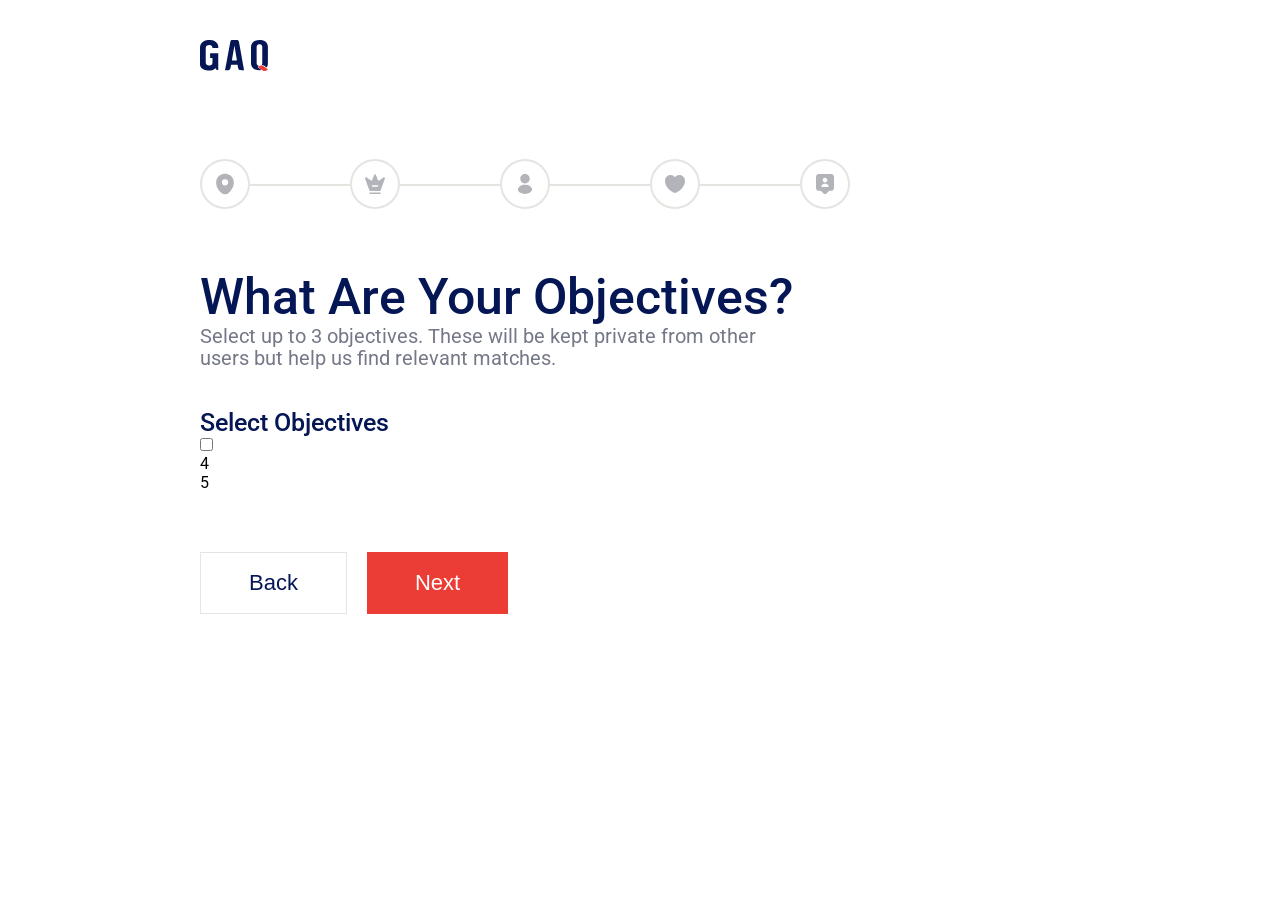
==== app/form.html @ c987e42e "Checkbox_Step_1" ====
<!DOCTYPE html>
<html lang="en">

<head>
    <meta charset="UTF-8">
    <meta name="viewport" content="width=device-width, initial-scale=1, maximum-scale=5">
    <meta http-equiv="X-UA-Compatible" content="ie=edge">
    <meta name="apple-mobile-web-app-capable" content="yes" />
    <meta name="mobile-web-app-capable" content="yes">
    <meta name="apple-mobile-web-app-status-bar-style" content="black-transcluent">
    <meta name="format-detection" content="telephone=no">
    <link rel="preconnect" href="https://fonts.googleapis.com">
    <link rel="preconnect" href="https://fonts.gstatic.com" crossorigin>
    <link href="https://fonts.googleapis.com/css2?family=Roboto:wght@400;500&display=swap" rel="stylesheet">
    <title>Form</title>
    <link rel="stylesheet" href="css/style.min.css">
</head>

<body class="main__form">

    <!-- main  -->
    <main>
        <a href="./index.html" class="logo"><img src="./img/src/logo/logo.svg" alt="logo"></a>
        <form action="#" class="steps__form">
            <div class="steps__numbers">
                <div class="progress">
                    <div class="progress__success">

                    </div>
                </div>
                <div class="step__number">
                    <svg width="24" height="24" fill="none" xmlns="http://www.w3.org/2000/svg">
                        <path
                            d="M20.62 8.45c-1.05-4.62-5.08-6.7-8.62-6.7h-.01c-3.53 0-7.57 2.07-8.62 6.69-1.17 5.16 1.99 9.53 4.85 12.28A5.436 5.436 0 0012 22.25c1.36 0 2.72-.51 3.77-1.53 2.86-2.75 6.02-7.11 4.85-12.27zM12 13.46a3.15 3.15 0 110-6.3 3.15 3.15 0 010 6.3z"
                            fill="#B3B4BA" />
                    </svg>
                </div>
                <div class="step__number"><svg width="24" height="24" fill="none" xmlns="http://www.w3.org/2000/svg">
                        <path
                            d="M17 22H7c-.41 0-.75-.34-.75-.75s.34-.75.75-.75h10c.41 0 .75.34.75.75s-.34.75-.75.75zm3.35-16.48l-4 2.86c-.53.38-1.29.15-1.52-.46l-1.89-5.04c-.32-.87-1.55-.87-1.87 0l-1.9 5.03c-.23.62-.98.85-1.51.46l-4-2.86c-.8-.56-1.86.23-1.53 1.16l4.16 11.65c.14.4.52.66.94.66h9.53c.42 0 .8-.27.94-.66l4.16-11.65c.34-.93-.72-1.72-1.51-1.15zm-5.85 9.23h-5c-.41 0-.75-.34-.75-.75s.34-.75.75-.75h5c.41 0 .75.34.75.75s-.34.75-.75.75z"
                            fill="#B3B4BA" />
                    </svg>
                </div>
                <div class="step__number">
                    <svg width="24" height="24" fill="none" xmlns="http://www.w3.org/2000/svg">
                        <path
                            d="M12 2C9.38 2 7.25 4.13 7.25 6.75c0 2.57 2.01 4.65 4.63 4.74.08-.01.16-.01.22 0h.07a4.738 4.738 0 004.58-4.74C16.75 4.13 14.62 2 12 2zm5.08 12.15c-2.79-1.86-7.34-1.86-10.15 0-1.27.85-1.97 2-1.97 3.23s.7 2.37 1.96 3.21C8.32 21.53 10.16 22 12 22c1.84 0 3.68-.47 5.08-1.41 1.26-.85 1.96-1.99 1.96-3.23-.01-1.23-.7-2.37-1.96-3.21z"
                            fill="#B3B4BA" />
                    </svg>
                </div>
                <div class="step__number">
                    <svg width="24" height="24" fill="none" xmlns="http://www.w3.org/2000/svg">
                        <path
                            d="M16.44 3.1c-1.81 0-3.43.88-4.44 2.23A5.549 5.549 0 007.56 3.1C4.49 3.1 2 5.6 2 8.69c0 1.19.19 2.29.52 3.31 1.58 5 6.45 7.99 8.86 8.81.34.12.9.12 1.24 0 2.41-.82 7.28-3.81 8.86-8.81.33-1.02.52-2.12.52-3.31 0-3.09-2.49-5.59-5.56-5.59z"
                            fill="#B3B4BA" />
                    </svg>
                </div>
                <div class="step__number">
                    <svg width="24" height="24" fill="none" xmlns="http://www.w3.org/2000/svg">
                        <path
                            d="M18 2H6C4.34 2 3 3.33 3 4.97v10.91c0 1.64 1.34 2.97 3 2.97h.76c.8 0 1.56.31 2.12.87l1.71 1.69c.78.77 2.05.77 2.83 0l1.71-1.69c.56-.56 1.33-.87 2.12-.87H18c1.66 0 3-1.33 3-2.97V4.97C21 3.33 19.66 2 18 2zm-6 3.75c1.29 0 2.33 1.04 2.33 2.33s-1.04 2.33-2.33 2.33-2.33-1.05-2.33-2.33c0-1.29 1.04-2.33 2.33-2.33zm2.68 9.31H9.32c-.81 0-1.28-.9-.83-1.57.68-1.01 2-1.69 3.51-1.69 1.51 0 2.83.68 3.51 1.69.45.67-.03 1.57-.83 1.57z"
                            fill="#B3B4BA" />
                    </svg>
                </div>
            </div>


            <div class="steps">
                <!-- <div class="form__step">
                    <div class="section__title">Which Hub Are You In?</div>
                    <div class="section__text">We are active in major cities and we schedule meetings based on time
                        zones. Let us know your home base.</div>


                    <div class="form__input search__input ">
                        <input type="text" class="input" placeholder="Search your hub..">
                        <div class="input__img">
                            <svg width="20" height="20" fill="none" xmlns="http://www.w3.org/2000/svg">
                                <path
                                    d="M9.583 18.125c-4.708 0-8.541-3.833-8.541-8.542 0-4.708 3.833-8.541 8.541-8.541 4.709 0 8.542 3.833 8.542 8.541 0 4.709-3.833 8.542-8.542 8.542zm0-15.833c-4.025 0-7.291 3.275-7.291 7.291 0 4.017 3.266 7.292 7.291 7.292s7.292-3.275 7.292-7.292c0-4.016-3.267-7.291-7.292-7.291zm8.75 16.666a.618.618 0 01-.441-.183l-1.667-1.667a.629.629 0 010-.883.629.629 0 01.883 0l1.667 1.667a.629.629 0 010 .883.618.618 0 01-.442.183z"
                                    fill="#747887" />
                            </svg>
                        </div>
                    </div>
                    <div class="form__item">
                        <div class="form__item-title">Popular Hub</div>

                        <div class="radio__buttons">
                        
                            <label class="radio__item">
                                <input type="radio" class="radio__input" name="radio">
                                <div class="fake"></div>
                                <div class="img"><img src="./img/src/icon_png/radio_1_cowboy.png" alt="cowboy"></div>
                                <div class="text">Austin</div>
                                <div class="border"></div>

                            </label>

                            <label class="radio__item">
                                <input type="radio" class="radio__input" name="radio">
                                <div class="fake"></div>
                                <div class="img"><img src="./img/src/icon_png/radio2.png" alt="cowboy"></div>
                                <div class="text">Dallas</div>
                                <div class="border"></div>

                            </label>


                            <label class="radio__item">
                                <input type="radio" class="radio__input" name="radio">
                                <div class="fake"></div>
                                <div class="img"><img src="./img/src/icon_png/radio3_San_Antonio.png" alt="cowboy">
                                </div>
                                <div class="text">San Antonio</div>
                                <div class="border"></div>

                            </label>

                            <label class="radio__item">
                                <input type="radio" class="radio__input" name="radio">
                                <div class="fake"></div>
                                <div class="img"><img src="./img/src/icon_png/radio4_Houston.png" alt="cowboy"></div>
                                <div class="text">Houston</div>
                                <div class="border"></div>

                            </label>

                            <label class="radio__item">
                                <input type="radio" class="radio__input" name="radio">
                                <div class="fake"></div>
                                <div class="img"><img src="./img/src/icon_png/Radio5_NewYork.png" alt="cowboy"></div>
                                <div class="text">New York </div>
                                <div class="border"></div>

                            </label>


                            <label class="radio__item">
                                <input type="radio" class="radio__input" name="radio">
                                <div class="fake"></div>
                                <div class="img"><img src="./img/src/icon_png/radio6_LosAngeles.png" alt="cowboy"></div>
                                <div class="text">Los Angeles</div>
                                <div class="border"></div>

                            </label>



                        </div>
                    </div>


                </div> -->


                <div class="form__step">
                    <div class="section__title">What Are Your Objectives?</div>
                    <div class="section__text">Select up to 3 objectives. These will be kept private from other users
                        but
                        help us find relevant matches.</div>
                    <div class="form__item">
                        <div class="form__item-title">Select Objectives</div>
                        <div class="checkboxes">
                            <label  class="checkbox">
                                <input type="checkbox" class="checkbox__input">
                                <div class="img"></div>
                                <div class="text"></div>
                                <div class="fake"></div>
                                <div class="border"></div>
                            </label>
                        </div>
                    </div>
                </div>
                <div class="form__step"></div>
                <div class="form__step">4</div>
                <div class="form__step">5</div>


                <div class="step__buttons">
                    <button class="btn__outline button prev__step">Back</button>
                    <button class="btn button next__step">Next</button>
                </div>
            </div>
        </form>

    </main>



    <script src="js/dest/script.min.js"></script>
</body>

</html>
---- app/css/style.min.css ----
*{margin:0;padding:0;outline:0;-webkit-box-sizing:border-box;box-sizing:border-box;overflow-anchor:none}*::after,*::before{-webkit-box-sizing:inherit;box-sizing:inherit;outline:0}*:active,*:focus,*:hover,*:visited{outline:0;-webkit-tap-highlight-color:transparent}html{line-height:1.15;-webkit-text-size-adjust:100%}body{padding:0;margin:0;overflow-x:hidden !important}button,input,hr,optgroup,select,textarea,br,p,h1,h2,h3,h4,h5,h6,blockquote,address{margin:0}progress,sub,sup{vertical-align:baseline}pre,code{overflow:auto;background:#eee;font-family:"Courier 10 Pitch",Courier,monospace;font-size:.9375rem;line-height:1.6;margin-bottom:1.6em;padding:1.6em;color:#000}embed,iframe,img,legend,object,pre,details,figure,video,audio,picture{max-width:100%;display:block;border:0;outline:0}a{background-color:transparent;text-decoration:unset}b,strong{font-weight:bold}i,em{font-style:italic}small{font-size:80%}sub,sup{font-size:75%;line-height:0;position:relative}sub{bottom:-0.25em}sup{top:-0.5em}img{border:none;height:auto}.hide,.hidden,[hidden]{display:none}cite,dfn,em,i{font-style:italic}code,kbd,tt,var{font-family:Monaco,Consolas,"Andale Mono","DejaVu Sans Mono",monospace;font-size:.9375rem}abbr,acronym{border-bottom:1px dotted #666;cursor:help}ins,mark{background:#fff9c0;text-decoration:none}big{font-size:125%}ul{list-style-type:none}ol,ul{margin:0;padding:0}ol li ol,ol li ul,ul li ol,ul li ul{margin:0;padding:0}table{margin:0;width:auto}dt{font-weight:700}dd{margin:0 1.5em 1.5em}input,textarea{padding:0;margin:0;outline:none;color:inherit;border-radius:0;-webkit-box-shadow:none;box-shadow:none;border:none}input::-webkit-input-placeholder, textarea::-webkit-input-placeholder{font-size:inherit}input::-moz-placeholder, textarea::-moz-placeholder{font-size:inherit}input:-ms-input-placeholder, textarea:-ms-input-placeholder{font-size:inherit}input::-ms-input-placeholder, textarea::-ms-input-placeholder{font-size:inherit}input::placeholder,textarea::placeholder{font-size:inherit}input:focus,input:hover,input:active,input.focus-visible,input.focus-within,textarea:focus,textarea:hover,textarea:active,textarea.focus-visible,textarea.focus-within{border-radius:0;-webkit-box-shadow:none;box-shadow:none;border:none}input:focus::-webkit-input-placeholder, input:hover::-webkit-input-placeholder, input:active::-webkit-input-placeholder, input.focus-visible::-webkit-input-placeholder, input.focus-within::-webkit-input-placeholder, textarea:focus::-webkit-input-placeholder, textarea:hover::-webkit-input-placeholder, textarea:active::-webkit-input-placeholder, textarea.focus-visible::-webkit-input-placeholder, textarea.focus-within::-webkit-input-placeholder{font-size:inherit}input:focus::-moz-placeholder, input:hover::-moz-placeholder, input:active::-moz-placeholder, input.focus-visible::-moz-placeholder, input.focus-within::-moz-placeholder, textarea:focus::-moz-placeholder, textarea:hover::-moz-placeholder, textarea:active::-moz-placeholder, textarea.focus-visible::-moz-placeholder, textarea.focus-within::-moz-placeholder{font-size:inherit}input:focus:-ms-input-placeholder, input:hover:-ms-input-placeholder, input:active:-ms-input-placeholder, input.focus-visible:-ms-input-placeholder, input.focus-within:-ms-input-placeholder, textarea:focus:-ms-input-placeholder, textarea:hover:-ms-input-placeholder, textarea:active:-ms-input-placeholder, textarea.focus-visible:-ms-input-placeholder, textarea.focus-within:-ms-input-placeholder{font-size:inherit}input:focus::-ms-input-placeholder, input:hover::-ms-input-placeholder, input:active::-ms-input-placeholder, input.focus-visible::-ms-input-placeholder, input.focus-within::-ms-input-placeholder, textarea:focus::-ms-input-placeholder, textarea:hover::-ms-input-placeholder, textarea:active::-ms-input-placeholder, textarea.focus-visible::-ms-input-placeholder, textarea.focus-within::-ms-input-placeholder{font-size:inherit}input:focus::placeholder,input:hover::placeholder,input:active::placeholder,input.focus-visible::placeholder,input.focus-within::placeholder,textarea:focus::placeholder,textarea:hover::placeholder,textarea:active::placeholder,textarea.focus-visible::placeholder,textarea.focus-within::placeholder{font-size:inherit}input::-webkit-search-cancel-button,textarea::-webkit-search-cancel-button{display:none;pointer-events:none;opacity:0;visibility:hidden}input:-webkit-autofill,input:-webkit-autofill:hover,input:-webkit-autofill:focus,input:-webkit-autofill:active,textarea:-webkit-autofill,textarea:-webkit-autofill:hover,textarea:-webkit-autofill:focus,textarea:-webkit-autofill:active{-webkit-transition:background-color 500000s ease-in-out 0s !important;transition:background-color 500000s ease-in-out 0s !important}select::-ms-expand{display:none}button,select,input,textarea,label{text-transform:unset;border:none;outline:none}[type=button],[type=reset],[type=submit],button{-webkit-appearance:button}[type=button]::-moz-focus-inner,[type=reset]::-moz-focus-inner,[type=submit]::-moz-focus-inner,button::-moz-focus-inner{border-style:none;padding:0}[type=button]:-moz-focusring,[type=reset]:-moz-focusring,[type=submit]:-moz-focusring,button:-moz-focusring{outline:none}[type=number]::-webkit-inner-spin-button,[type=number]::-webkit-outer-spin-button{height:auto}[type=search]::-webkit-search-decoration{-webkit-appearance:none}::-webkit-file-upload-button{-webkit-appearance:button;font:inherit}body{font-family:"Roboto",sans-serif}body.locked{overflow:hidden}.btn{background:#eb3d35;padding:18px 48px;display:-webkit-inline-box;display:-ms-inline-flexbox;display:inline-flex;-webkit-box-align:center;-ms-flex-align:center;align-items:center;gap:40px;font-style:normal;font-weight:500;font-size:22px;line-height:24px;color:#fff;max-width:-webkit-fit-content;max-width:-moz-fit-content;max-width:fit-content}.btn svg{-webkit-transition:.3s all ease;-o-transition:.3s all ease;transition:.3s all ease}.btn:hover{background:#e00606;-webkit-transition:.3s all ease;-o-transition:.3s all ease;transition:.3s all ease}.btn:hover svg{-webkit-transform:translateX(10px);-ms-transform:translateX(10px);transform:translateX(10px)}.btn__outline{padding:18px 48px;border:1px solid #e5e4e1;font-style:normal;font-weight:500;font-size:22px;line-height:24px;color:#051655;background:#fff}.btn__outline:hover{background:#051655;-webkit-transition:.3s all ease;-o-transition:.3s all ease;transition:.3s all ease;color:#fff}.section__title{font-style:normal;font-weight:500;font-size:50px;line-height:56px;color:#051655}.section__text{font-style:normal;font-weight:400;font-size:20px;line-height:22px;color:#747887;max-width:600px}main{padding:40px 200px}.header{display:-webkit-box;display:-ms-flexbox;display:flex;height:100vh;width:100%;overflow:hidden}.header__item{-webkit-box-flex:0;-ms-flex:0 1 50%;flex:0 1 50%}.header__item.image__item{background:url("../img/src/bg/bg.jpg") top/cover no-repeat}.header__item.info__item{padding:65px 100px;display:-webkit-box;display:-ms-flexbox;display:flex;-webkit-box-orient:vertical;-webkit-box-direction:normal;-ms-flex-direction:column;flex-direction:column}.logo{padding-bottom:88px;display:-webkit-box;display:-ms-flexbox;display:flex}.header__btn{margin-top:40px;padding:18px 30px}.link{margin-top:auto;font-style:normal;font-weight:400;font-size:18px;line-height:20px;color:#747887}.link a{color:#eb3d35}@media(max-width: 1199px){.section__title{font-size:38px;line-height:56px}.section__text{font-size:15px;line-height:22px}.link{font-size:15px;line-height:17px;text-align:center}.header__btn{font-size:14px}}@media(max-width: 991px){.section__title{text-align:center;font-size:40px;line-height:35px}.section__text{margin-top:10px;text-align:center;font-size:15px;line-height:27px}.header__btn{text-align:center;margin-top:40px;font-size:15px}svg{display:none}.logo{margin:0 auto}a{margin:0 auto}}@media(max-width: 800px){.section__title{font-size:30px;line-height:30px}.section__text{font-size:13px;line-height:18px}.header__btn{padding:10px;font-size:13px}.link{font-size:13px;line-height:15px}}@media(max-width: 575px){.header{display:-webkit-box;display:-ms-flexbox;display:flex;-webkit-box-orient:vertical;-webkit-box-direction:normal;-ms-flex-direction:column;flex-direction:column}.link{margin-top:15px;font-size:13px;line-height:17px}}.steps__numbers{display:-webkit-box;display:-ms-flexbox;display:flex;-webkit-box-align:center;-ms-flex-align:center;align-items:center;position:relative;max-width:650px;margin-bottom:60px}.form__input{display:-webkit-box;display:-ms-flexbox;display:flex;position:relative;border:1px solid #e5e4e1;max-width:450px}.form__input.search__input{margin-top:40px}.progress{position:absolute;top:50%;left:0;right:0;height:2px;background:#e5e4e1;z-index:-1}.step__number{display:-webkit-box;display:-ms-flexbox;display:flex;-webkit-box-pack:center;-ms-flex-pack:center;justify-content:center;-webkit-box-align:center;-ms-flex-align:center;align-items:center;border-radius:100%;width:50px;height:50px;border:2px solid #e5e4e1;margin-right:100px;-ms-flex-negative:0;flex-shrink:0;background:#fff}.step__buttons{margin-top:60px;gap:20px;display:-webkit-box;display:-ms-flexbox;display:flex}.input{padding:20px 20px 20px 65px;width:100%;outline:none;font-style:normal;font-weight:400;font-size:18px;line-height:20px;color:#747887}.input:focus{outline:1px solid #eb3d35}.input__img{position:absolute;left:30px;top:50%;-webkit-transform:translate(0, -50%);-ms-transform:translate(0, -50%);transform:translate(0, -50%)}.form__item{margin-top:40px}.form__item-title{font-style:normal;font-weight:500;font-size:25px;line-height:28px;color:#051655}.radio__buttons{display:-webkit-box;display:-ms-flexbox;display:flex;gap:20px;-ms-flex-wrap:wrap;flex-wrap:wrap;margin-top:20px}.radio__item{display:-webkit-box;display:-ms-flexbox;display:flex;max-width:360px;width:100%;padding:10px;background:#f3f6f9;-webkit-box-align:center;-ms-flex-align:center;align-items:center;position:relative}.radio__item .fake{width:30px;height:30px;border-radius:100%;border:1px solid #eb3d35;position:absolute;right:30px;top:50%;-webkit-transform:translate(0, -50%);-ms-transform:translate(0, -50%);transform:translate(0, -50%)}.radio__item .fake:after{position:absolute;content:"";width:20px;height:20px;background:#eb3d35;border-radius:100%;top:50%;left:50%;-webkit-transform:translate(-50%, -50%);-ms-transform:translate(-50%, -50%);transform:translate(-50%, -50%);opacity:0}.radio__item .text{font-style:normal;font-weight:500;font-size:20px;line-height:22px;margin-left:30px;color:#051655}.radio__item .img{width:60px;height:60px;background:#fff;display:-webkit-box;display:-ms-flexbox;display:flex;-webkit-box-pack:center;-ms-flex-pack:center;justify-content:center;-webkit-box-align:center;-ms-flex-align:center;align-items:center;padding:10px}.radio__item .img img{max-width:100%;width:100%;height:auto}.radio__item .border{position:absolute;border:1px solid #eb3d35;left:0;right:0;bottom:0;top:0;opacity:0}.radio__input{display:none}.radio__input:checked+.fake:after{opacity:1}.radio__input:checked~.border{opacity:1}
/*# sourceMappingURL=../css/style.min.css.map */
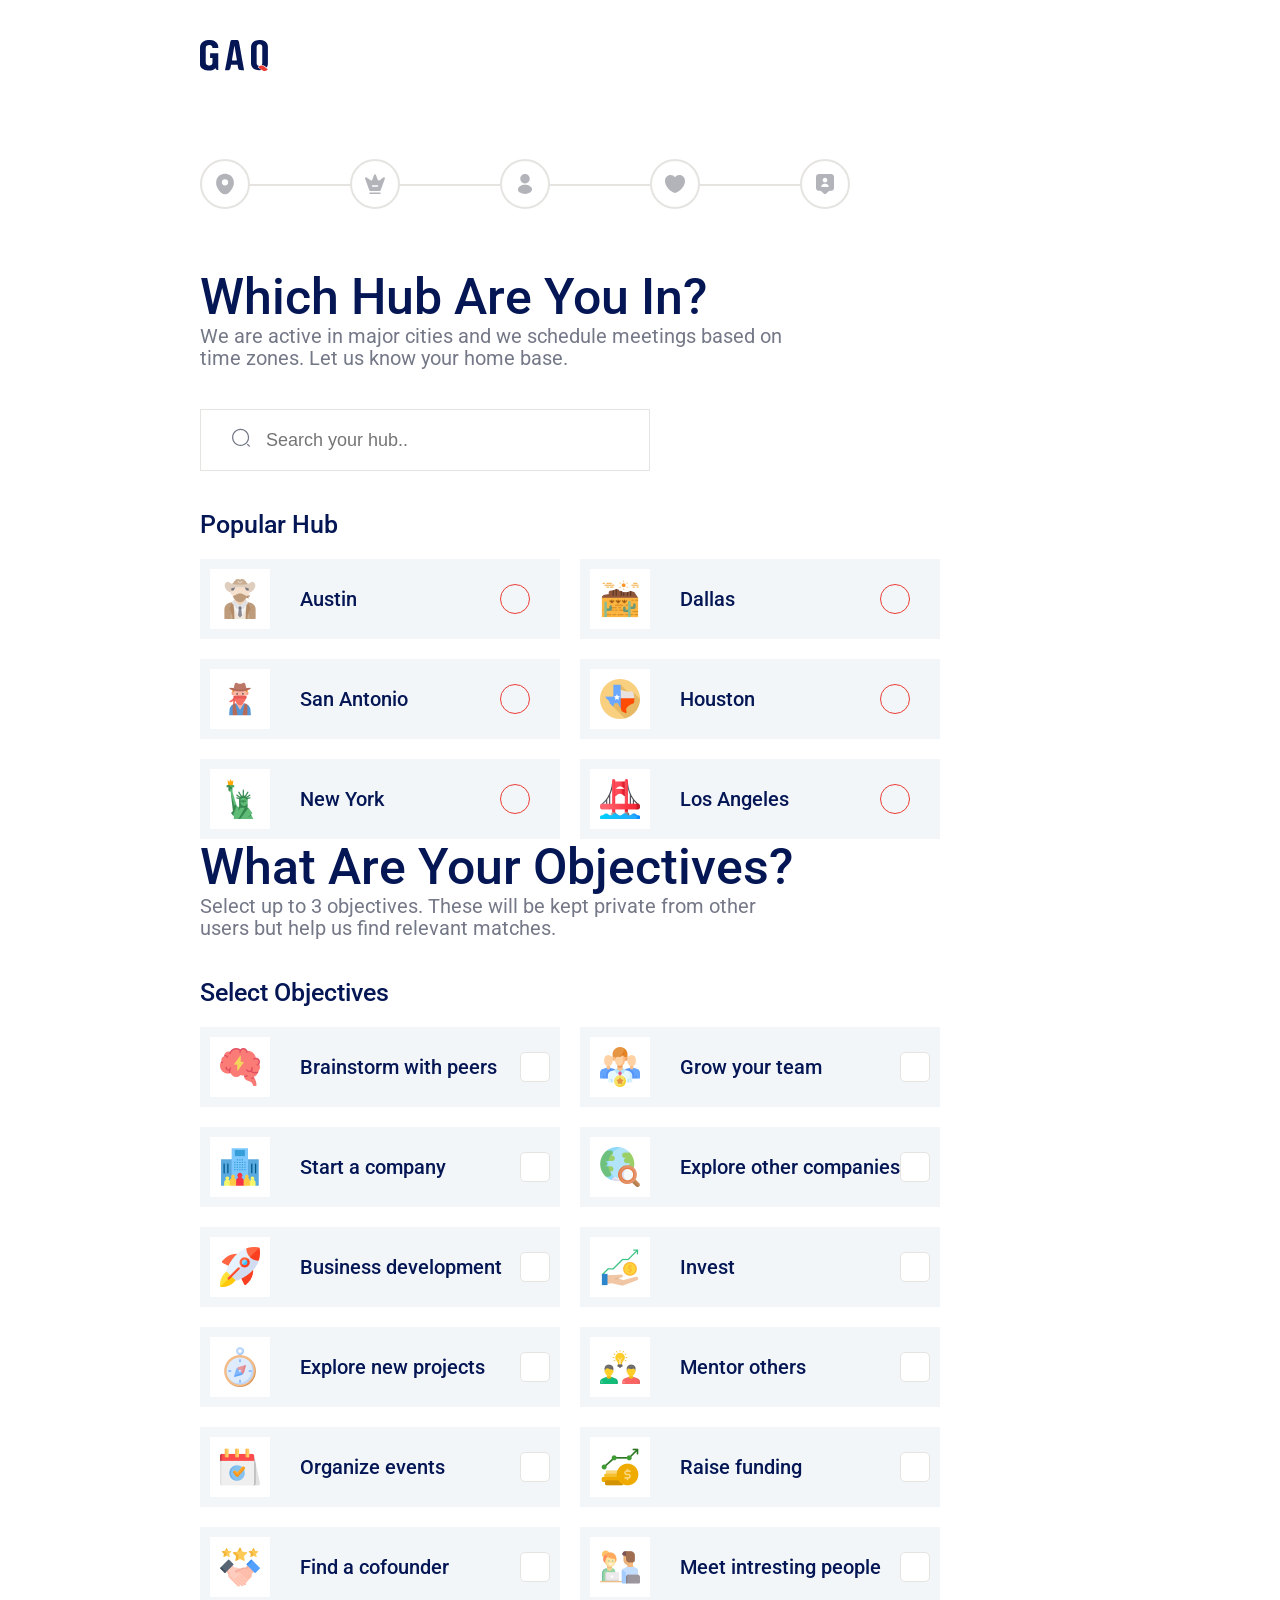
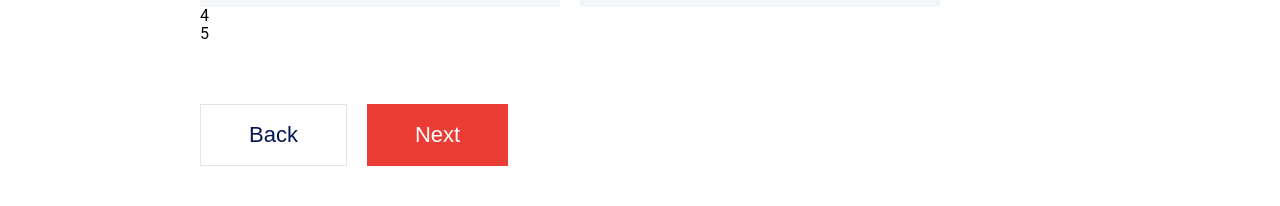
==== commit fe1bfd3c: "Ckeckbox" ====
--- a/app/form.html
+++ b/app/form.html
@@ -63,10 +63,12 @@
                     </svg>
                 </div>
             </div>
+            
+            <!-- Steps -->
 
 
             <div class="steps">
-                <!-- <div class="form__step">
+                <div class="form__step">
                     <div class="section__title">Which Hub Are You In?</div>
                     <div class="section__text">We are active in major cities and we schedule meetings based on time
                         zones. Let us know your home base.</div>
@@ -150,7 +152,7 @@
                     </div>
 
 
-                </div> -->
+                </div>
 
 
                 <div class="form__step">
@@ -161,13 +163,91 @@
                     <div class="form__item">
                         <div class="form__item-title">Select Objectives</div>
                         <div class="checkboxes">
-                            <label  class="checkbox">
-                                <input type="checkbox" class="checkbox__input">
-                                <div class="img"></div>
-                                <div class="text"></div>
-                                <div class="fake"></div>
-                                <div class="border"></div>
-                            </label>
+                            <label class="checkbox__item">
+                                <input type="checkbox" class="checkbox__input">
+                                <div class="img"><img src="./img/src/checkbox/checkbox1.png" alt="brain"></div>
+                                <div class="text">Brainstorm with peers</div>
+                                <div class="fake"></div>
+                                <div class="border"></div>
+                            </label>
+                            <label class="checkbox__item">
+                                <input type="checkbox" class="checkbox__input">
+                                <div class="img"><img src="./img/src/checkbox/checkbox2.png" alt="brain"></div>
+                                <div class="text">Grow your team</div>
+                                <div class="fake"></div>
+                                <div class="border"></div>
+                            </label>
+                            <label class="checkbox__item">
+                                <input type="checkbox" class="checkbox__input">
+                                <div class="img"><img src="./img/src/checkbox/checkbox3.png" alt="brain"></div>
+                                <div class="text">Start a company</div>
+                                <div class="fake"></div>
+                                <div class="border"></div>
+                            </label>
+                            <label class="checkbox__item">
+                                <input type="checkbox" class="checkbox__input">
+                                <div class="img"><img src="./img/src/checkbox/checkbox4.png" alt="brain"></div>
+                                <div class="text">Explore other companies</div>
+                                <div class="fake"></div>
+                                <div class="border"></div>
+                            </label>
+                            <label class="checkbox__item">
+                                <input type="checkbox" class="checkbox__input">
+                                <div class="img"><img src="./img/src/checkbox/checkbox5.png" alt="brain"></div>
+                                <div class="text">Business development</div>
+                                <div class="fake"></div>
+                                <div class="border"></div>
+                            </label>
+                            <label class="checkbox__item">
+                                <input type="checkbox" class="checkbox__input">
+                                <div class="img"><img src="./img/src/checkbox/checkbox6.png" alt="brain"></div>
+                                <div class="text">Invest</div>
+                                <div class="fake"></div>
+                                <div class="border"></div>
+                            </label>
+                            <label class="checkbox__item">
+                                <input type="checkbox" class="checkbox__input">
+                                <div class="img"><img src="./img/src/checkbox/checkbox7.png" alt="brain"></div>
+                                <div class="text">Explore new projects</div>
+                                <div class="fake"></div>
+                                <div class="border"></div>
+                            </label>
+                            <label class="checkbox__item">
+                                <input type="checkbox" class="checkbox__input">
+                                <div class="img"><img src="./img/src/checkbox/checkbox8.png" alt="brain"></div>
+                                <div class="text">Mentor others</div>
+                                <div class="fake"></div>
+                                <div class="border"></div>
+                            </label>
+                            <label class="checkbox__item">
+                                <input type="checkbox" class="checkbox__input">
+                                <div class="img"><img src="./img/src/checkbox/checkbox9.png" alt="brain"></div>
+                                <div class="text">Organize events</div>
+                                <div class="fake"></div>
+                                <div class="border"></div>
+                            </label>
+                            <label class="checkbox__item">
+                                <input type="checkbox" class="checkbox__input">
+                                <div class="img"><img src="./img/src/checkbox/checkbox10.png" alt="brain"></div>
+                                <div class="text">Raise funding</div>
+                                <div class="fake"></div>
+                                <div class="border"></div>
+                            </label>
+                            <label class="checkbox__item">
+                                <input type="checkbox" class="checkbox__input">
+                                <div class="img"><img src="./img/src/checkbox/checkbox11.png" alt="brain"></div>
+                                <div class="text">Find a cofounder</div>
+                                <div class="fake"></div>
+                                <div class="border"></div>
+                            </label>
+                            <label class="checkbox__item">
+                                <input type="checkbox" class="checkbox__input">
+                                <div class="img"><img src="./img/src/checkbox/checkbox12.png" alt="brain"></div>
+                                <div class="text">Meet intresting people</div>
+                                <div class="fake"></div>
+                                <div class="border"></div>
+                            </label>
+
                         </div>
                     </div>
                 </div>
--- a/app/css/style.min.css
+++ b/app/css/style.min.css
@@ -1,2 +1,2 @@
-*{margin:0;padding:0;outline:0;-webkit-box-sizing:border-box;box-sizing:border-box;overflow-anchor:none}*::after,*::before{-webkit-box-sizing:inherit;box-sizing:inherit;outline:0}*:active,*:focus,*:hover,*:visited{outline:0;-webkit-tap-highlight-color:transparent}html{line-height:1.15;-webkit-text-size-adjust:100%}body{padding:0;margin:0;overflow-x:hidden !important}button,input,hr,optgroup,select,textarea,br,p,h1,h2,h3,h4,h5,h6,blockquote,address{margin:0}progress,sub,sup{vertical-align:baseline}pre,code{overflow:auto;background:#eee;font-family:"Courier 10 Pitch",Courier,monospace;font-size:.9375rem;line-height:1.6;margin-bottom:1.6em;padding:1.6em;color:#000}embed,iframe,img,legend,object,pre,details,figure,video,audio,picture{max-width:100%;display:block;border:0;outline:0}a{background-color:transparent;text-decoration:unset}b,strong{font-weight:bold}i,em{font-style:italic}small{font-size:80%}sub,sup{font-size:75%;line-height:0;position:relative}sub{bottom:-0.25em}sup{top:-0.5em}img{border:none;height:auto}.hide,.hidden,[hidden]{display:none}cite,dfn,em,i{font-style:italic}code,kbd,tt,var{font-family:Monaco,Consolas,"Andale Mono","DejaVu Sans Mono",monospace;font-size:.9375rem}abbr,acronym{border-bottom:1px dotted #666;cursor:help}ins,mark{background:#fff9c0;text-decoration:none}big{font-size:125%}ul{list-style-type:none}ol,ul{margin:0;padding:0}ol li ol,ol li ul,ul li ol,ul li ul{margin:0;padding:0}table{margin:0;width:auto}dt{font-weight:700}dd{margin:0 1.5em 1.5em}input,textarea{padding:0;margin:0;outline:none;color:inherit;border-radius:0;-webkit-box-shadow:none;box-shadow:none;border:none}input::-webkit-input-placeholder, textarea::-webkit-input-placeholder{font-size:inherit}input::-moz-placeholder, textarea::-moz-placeholder{font-size:inherit}input:-ms-input-placeholder, textarea:-ms-input-placeholder{font-size:inherit}input::-ms-input-placeholder, textarea::-ms-input-placeholder{font-size:inherit}input::placeholder,textarea::placeholder{font-size:inherit}input:focus,input:hover,input:active,input.focus-visible,input.focus-within,textarea:focus,textarea:hover,textarea:active,textarea.focus-visible,textarea.focus-within{border-radius:0;-webkit-box-shadow:none;box-shadow:none;border:none}input:focus::-webkit-input-placeholder, input:hover::-webkit-input-placeholder, input:active::-webkit-input-placeholder, input.focus-visible::-webkit-input-placeholder, input.focus-within::-webkit-input-placeholder, textarea:focus::-webkit-input-placeholder, textarea:hover::-webkit-input-placeholder, textarea:active::-webkit-input-placeholder, textarea.focus-visible::-webkit-input-placeholder, textarea.focus-within::-webkit-input-placeholder{font-size:inherit}input:focus::-moz-placeholder, input:hover::-moz-placeholder, input:active::-moz-placeholder, input.focus-visible::-moz-placeholder, input.focus-within::-moz-placeholder, textarea:focus::-moz-placeholder, textarea:hover::-moz-placeholder, textarea:active::-moz-placeholder, textarea.focus-visible::-moz-placeholder, textarea.focus-within::-moz-placeholder{font-size:inherit}input:focus:-ms-input-placeholder, input:hover:-ms-input-placeholder, input:active:-ms-input-placeholder, input.focus-visible:-ms-input-placeholder, input.focus-within:-ms-input-placeholder, textarea:focus:-ms-input-placeholder, textarea:hover:-ms-input-placeholder, textarea:active:-ms-input-placeholder, textarea.focus-visible:-ms-input-placeholder, textarea.focus-within:-ms-input-placeholder{font-size:inherit}input:focus::-ms-input-placeholder, input:hover::-ms-input-placeholder, input:active::-ms-input-placeholder, input.focus-visible::-ms-input-placeholder, input.focus-within::-ms-input-placeholder, textarea:focus::-ms-input-placeholder, textarea:hover::-ms-input-placeholder, textarea:active::-ms-input-placeholder, textarea.focus-visible::-ms-input-placeholder, textarea.focus-within::-ms-input-placeholder{font-size:inherit}input:focus::placeholder,input:hover::placeholder,input:active::placeholder,input.focus-visible::placeholder,input.focus-within::placeholder,textarea:focus::placeholder,textarea:hover::placeholder,textarea:active::placeholder,textarea.focus-visible::placeholder,textarea.focus-within::placeholder{font-size:inherit}input::-webkit-search-cancel-button,textarea::-webkit-search-cancel-button{display:none;pointer-events:none;opacity:0;visibility:hidden}input:-webkit-autofill,input:-webkit-autofill:hover,input:-webkit-autofill:focus,input:-webkit-autofill:active,textarea:-webkit-autofill,textarea:-webkit-autofill:hover,textarea:-webkit-autofill:focus,textarea:-webkit-autofill:active{-webkit-transition:background-color 500000s ease-in-out 0s !important;transition:background-color 500000s ease-in-out 0s !important}select::-ms-expand{display:none}button,select,input,textarea,label{text-transform:unset;border:none;outline:none}[type=button],[type=reset],[type=submit],button{-webkit-appearance:button}[type=button]::-moz-focus-inner,[type=reset]::-moz-focus-inner,[type=submit]::-moz-focus-inner,button::-moz-focus-inner{border-style:none;padding:0}[type=button]:-moz-focusring,[type=reset]:-moz-focusring,[type=submit]:-moz-focusring,button:-moz-focusring{outline:none}[type=number]::-webkit-inner-spin-button,[type=number]::-webkit-outer-spin-button{height:auto}[type=search]::-webkit-search-decoration{-webkit-appearance:none}::-webkit-file-upload-button{-webkit-appearance:button;font:inherit}body{font-family:"Roboto",sans-serif}body.locked{overflow:hidden}.btn{background:#eb3d35;padding:18px 48px;display:-webkit-inline-box;display:-ms-inline-flexbox;display:inline-flex;-webkit-box-align:center;-ms-flex-align:center;align-items:center;gap:40px;font-style:normal;font-weight:500;font-size:22px;line-height:24px;color:#fff;max-width:-webkit-fit-content;max-width:-moz-fit-content;max-width:fit-content}.btn svg{-webkit-transition:.3s all ease;-o-transition:.3s all ease;transition:.3s all ease}.btn:hover{background:#e00606;-webkit-transition:.3s all ease;-o-transition:.3s all ease;transition:.3s all ease}.btn:hover svg{-webkit-transform:translateX(10px);-ms-transform:translateX(10px);transform:translateX(10px)}.btn__outline{padding:18px 48px;border:1px solid #e5e4e1;font-style:normal;font-weight:500;font-size:22px;line-height:24px;color:#051655;background:#fff}.btn__outline:hover{background:#051655;-webkit-transition:.3s all ease;-o-transition:.3s all ease;transition:.3s all ease;color:#fff}.section__title{font-style:normal;font-weight:500;font-size:50px;line-height:56px;color:#051655}.section__text{font-style:normal;font-weight:400;font-size:20px;line-height:22px;color:#747887;max-width:600px}main{padding:40px 200px}.header{display:-webkit-box;display:-ms-flexbox;display:flex;height:100vh;width:100%;overflow:hidden}.header__item{-webkit-box-flex:0;-ms-flex:0 1 50%;flex:0 1 50%}.header__item.image__item{background:url("../img/src/bg/bg.jpg") top/cover no-repeat}.header__item.info__item{padding:65px 100px;display:-webkit-box;display:-ms-flexbox;display:flex;-webkit-box-orient:vertical;-webkit-box-direction:normal;-ms-flex-direction:column;flex-direction:column}.logo{padding-bottom:88px;display:-webkit-box;display:-ms-flexbox;display:flex}.header__btn{margin-top:40px;padding:18px 30px}.link{margin-top:auto;font-style:normal;font-weight:400;font-size:18px;line-height:20px;color:#747887}.link a{color:#eb3d35}@media(max-width: 1199px){.section__title{font-size:38px;line-height:56px}.section__text{font-size:15px;line-height:22px}.link{font-size:15px;line-height:17px;text-align:center}.header__btn{font-size:14px}}@media(max-width: 991px){.section__title{text-align:center;font-size:40px;line-height:35px}.section__text{margin-top:10px;text-align:center;font-size:15px;line-height:27px}.header__btn{text-align:center;margin-top:40px;font-size:15px}svg{display:none}.logo{margin:0 auto}a{margin:0 auto}}@media(max-width: 800px){.section__title{font-size:30px;line-height:30px}.section__text{font-size:13px;line-height:18px}.header__btn{padding:10px;font-size:13px}.link{font-size:13px;line-height:15px}}@media(max-width: 575px){.header{display:-webkit-box;display:-ms-flexbox;display:flex;-webkit-box-orient:vertical;-webkit-box-direction:normal;-ms-flex-direction:column;flex-direction:column}.link{margin-top:15px;font-size:13px;line-height:17px}}.steps__numbers{display:-webkit-box;display:-ms-flexbox;display:flex;-webkit-box-align:center;-ms-flex-align:center;align-items:center;position:relative;max-width:650px;margin-bottom:60px}.form__input{display:-webkit-box;display:-ms-flexbox;display:flex;position:relative;border:1px solid #e5e4e1;max-width:450px}.form__input.search__input{margin-top:40px}.progress{position:absolute;top:50%;left:0;right:0;height:2px;background:#e5e4e1;z-index:-1}.step__number{display:-webkit-box;display:-ms-flexbox;display:flex;-webkit-box-pack:center;-ms-flex-pack:center;justify-content:center;-webkit-box-align:center;-ms-flex-align:center;align-items:center;border-radius:100%;width:50px;height:50px;border:2px solid #e5e4e1;margin-right:100px;-ms-flex-negative:0;flex-shrink:0;background:#fff}.step__buttons{margin-top:60px;gap:20px;display:-webkit-box;display:-ms-flexbox;display:flex}.input{padding:20px 20px 20px 65px;width:100%;outline:none;font-style:normal;font-weight:400;font-size:18px;line-height:20px;color:#747887}.input:focus{outline:1px solid #eb3d35}.input__img{position:absolute;left:30px;top:50%;-webkit-transform:translate(0, -50%);-ms-transform:translate(0, -50%);transform:translate(0, -50%)}.form__item{margin-top:40px}.form__item-title{font-style:normal;font-weight:500;font-size:25px;line-height:28px;color:#051655}.radio__buttons{display:-webkit-box;display:-ms-flexbox;display:flex;gap:20px;-ms-flex-wrap:wrap;flex-wrap:wrap;margin-top:20px}.radio__item{display:-webkit-box;display:-ms-flexbox;display:flex;max-width:360px;width:100%;padding:10px;background:#f3f6f9;-webkit-box-align:center;-ms-flex-align:center;align-items:center;position:relative}.radio__item .fake{width:30px;height:30px;border-radius:100%;border:1px solid #eb3d35;position:absolute;right:30px;top:50%;-webkit-transform:translate(0, -50%);-ms-transform:translate(0, -50%);transform:translate(0, -50%)}.radio__item .fake:after{position:absolute;content:"";width:20px;height:20px;background:#eb3d35;border-radius:100%;top:50%;left:50%;-webkit-transform:translate(-50%, -50%);-ms-transform:translate(-50%, -50%);transform:translate(-50%, -50%);opacity:0}.radio__item .text{font-style:normal;font-weight:500;font-size:20px;line-height:22px;margin-left:30px;color:#051655}.radio__item .img{width:60px;height:60px;background:#fff;display:-webkit-box;display:-ms-flexbox;display:flex;-webkit-box-pack:center;-ms-flex-pack:center;justify-content:center;-webkit-box-align:center;-ms-flex-align:center;align-items:center;padding:10px}.radio__item .img img{max-width:100%;width:100%;height:auto}.radio__item .border{position:absolute;border:1px solid #eb3d35;left:0;right:0;bottom:0;top:0;opacity:0}.radio__input{display:none}.radio__input:checked+.fake:after{opacity:1}.radio__input:checked~.border{opacity:1}
+*{margin:0;padding:0;outline:0;-webkit-box-sizing:border-box;box-sizing:border-box;overflow-anchor:none}*::after,*::before{-webkit-box-sizing:inherit;box-sizing:inherit;outline:0}*:active,*:focus,*:hover,*:visited{outline:0;-webkit-tap-highlight-color:transparent}html{line-height:1.15;-webkit-text-size-adjust:100%}body{padding:0;margin:0;overflow-x:hidden !important}button,input,hr,optgroup,select,textarea,br,p,h1,h2,h3,h4,h5,h6,blockquote,address{margin:0}progress,sub,sup{vertical-align:baseline}pre,code{overflow:auto;background:#eee;font-family:"Courier 10 Pitch",Courier,monospace;font-size:.9375rem;line-height:1.6;margin-bottom:1.6em;padding:1.6em;color:#000}embed,iframe,img,legend,object,pre,details,figure,video,audio,picture{max-width:100%;display:block;border:0;outline:0}a{background-color:transparent;text-decoration:unset}b,strong{font-weight:bold}i,em{font-style:italic}small{font-size:80%}sub,sup{font-size:75%;line-height:0;position:relative}sub{bottom:-0.25em}sup{top:-0.5em}img{border:none;height:auto}.hide,.hidden,[hidden]{display:none}cite,dfn,em,i{font-style:italic}code,kbd,tt,var{font-family:Monaco,Consolas,"Andale Mono","DejaVu Sans Mono",monospace;font-size:.9375rem}abbr,acronym{border-bottom:1px dotted #666;cursor:help}ins,mark{background:#fff9c0;text-decoration:none}big{font-size:125%}ul{list-style-type:none}ol,ul{margin:0;padding:0}ol li ol,ol li ul,ul li ol,ul li ul{margin:0;padding:0}table{margin:0;width:auto}dt{font-weight:700}dd{margin:0 1.5em 1.5em}input,textarea{padding:0;margin:0;outline:none;color:inherit;border-radius:0;-webkit-box-shadow:none;box-shadow:none;border:none}input::-webkit-input-placeholder, textarea::-webkit-input-placeholder{font-size:inherit}input::-moz-placeholder, textarea::-moz-placeholder{font-size:inherit}input:-ms-input-placeholder, textarea:-ms-input-placeholder{font-size:inherit}input::-ms-input-placeholder, textarea::-ms-input-placeholder{font-size:inherit}input::placeholder,textarea::placeholder{font-size:inherit}input:focus,input:hover,input:active,input.focus-visible,input.focus-within,textarea:focus,textarea:hover,textarea:active,textarea.focus-visible,textarea.focus-within{border-radius:0;-webkit-box-shadow:none;box-shadow:none;border:none}input:focus::-webkit-input-placeholder, input:hover::-webkit-input-placeholder, input:active::-webkit-input-placeholder, input.focus-visible::-webkit-input-placeholder, input.focus-within::-webkit-input-placeholder, textarea:focus::-webkit-input-placeholder, textarea:hover::-webkit-input-placeholder, textarea:active::-webkit-input-placeholder, textarea.focus-visible::-webkit-input-placeholder, textarea.focus-within::-webkit-input-placeholder{font-size:inherit}input:focus::-moz-placeholder, input:hover::-moz-placeholder, input:active::-moz-placeholder, input.focus-visible::-moz-placeholder, input.focus-within::-moz-placeholder, textarea:focus::-moz-placeholder, textarea:hover::-moz-placeholder, textarea:active::-moz-placeholder, textarea.focus-visible::-moz-placeholder, textarea.focus-within::-moz-placeholder{font-size:inherit}input:focus:-ms-input-placeholder, input:hover:-ms-input-placeholder, input:active:-ms-input-placeholder, input.focus-visible:-ms-input-placeholder, input.focus-within:-ms-input-placeholder, textarea:focus:-ms-input-placeholder, textarea:hover:-ms-input-placeholder, textarea:active:-ms-input-placeholder, textarea.focus-visible:-ms-input-placeholder, textarea.focus-within:-ms-input-placeholder{font-size:inherit}input:focus::-ms-input-placeholder, input:hover::-ms-input-placeholder, input:active::-ms-input-placeholder, input.focus-visible::-ms-input-placeholder, input.focus-within::-ms-input-placeholder, textarea:focus::-ms-input-placeholder, textarea:hover::-ms-input-placeholder, textarea:active::-ms-input-placeholder, textarea.focus-visible::-ms-input-placeholder, textarea.focus-within::-ms-input-placeholder{font-size:inherit}input:focus::placeholder,input:hover::placeholder,input:active::placeholder,input.focus-visible::placeholder,input.focus-within::placeholder,textarea:focus::placeholder,textarea:hover::placeholder,textarea:active::placeholder,textarea.focus-visible::placeholder,textarea.focus-within::placeholder{font-size:inherit}input::-webkit-search-cancel-button,textarea::-webkit-search-cancel-button{display:none;pointer-events:none;opacity:0;visibility:hidden}input:-webkit-autofill,input:-webkit-autofill:hover,input:-webkit-autofill:focus,input:-webkit-autofill:active,textarea:-webkit-autofill,textarea:-webkit-autofill:hover,textarea:-webkit-autofill:focus,textarea:-webkit-autofill:active{-webkit-transition:background-color 500000s ease-in-out 0s !important;transition:background-color 500000s ease-in-out 0s !important}select::-ms-expand{display:none}button,select,input,textarea,label{text-transform:unset;border:none;outline:none}[type=button],[type=reset],[type=submit],button{-webkit-appearance:button}[type=button]::-moz-focus-inner,[type=reset]::-moz-focus-inner,[type=submit]::-moz-focus-inner,button::-moz-focus-inner{border-style:none;padding:0}[type=button]:-moz-focusring,[type=reset]:-moz-focusring,[type=submit]:-moz-focusring,button:-moz-focusring{outline:none}[type=number]::-webkit-inner-spin-button,[type=number]::-webkit-outer-spin-button{height:auto}[type=search]::-webkit-search-decoration{-webkit-appearance:none}::-webkit-file-upload-button{-webkit-appearance:button;font:inherit}body{font-family:"Roboto",sans-serif}body.locked{overflow:hidden}.btn{background:#eb3d35;padding:18px 48px;display:-webkit-inline-box;display:-ms-inline-flexbox;display:inline-flex;-webkit-box-align:center;-ms-flex-align:center;align-items:center;gap:40px;font-style:normal;font-weight:500;font-size:22px;line-height:24px;color:#fff;max-width:-webkit-fit-content;max-width:-moz-fit-content;max-width:fit-content}.btn svg{-webkit-transition:.3s all ease;-o-transition:.3s all ease;transition:.3s all ease}.btn:hover{background:#e00606;-webkit-transition:.3s all ease;-o-transition:.3s all ease;transition:.3s all ease}.btn:hover svg{-webkit-transform:translateX(10px);-ms-transform:translateX(10px);transform:translateX(10px)}.btn__outline{padding:18px 48px;border:1px solid #e5e4e1;font-style:normal;font-weight:500;font-size:22px;line-height:24px;color:#051655;background:#fff}.btn__outline:hover{background:#051655;-webkit-transition:.3s all ease;-o-transition:.3s all ease;transition:.3s all ease;color:#fff}.section__title{font-style:normal;font-weight:500;font-size:50px;line-height:56px;color:#051655}.section__text{font-style:normal;font-weight:400;font-size:20px;line-height:22px;color:#747887;max-width:600px}main{padding:40px 200px}.header{display:-webkit-box;display:-ms-flexbox;display:flex;height:100vh;width:100%;overflow:hidden}.header__item{-webkit-box-flex:0;-ms-flex:0 1 50%;flex:0 1 50%}.header__item.image__item{background:url("../img/src/bg/bg.jpg") top/cover no-repeat}.header__item.info__item{padding:65px 100px;display:-webkit-box;display:-ms-flexbox;display:flex;-webkit-box-orient:vertical;-webkit-box-direction:normal;-ms-flex-direction:column;flex-direction:column}.logo{padding-bottom:88px;display:-webkit-box;display:-ms-flexbox;display:flex}.header__btn{margin-top:40px;padding:18px 30px}.link{margin-top:auto;font-style:normal;font-weight:400;font-size:18px;line-height:20px;color:#747887}.link a{color:#eb3d35}@media(max-width: 1199px){.section__title{font-size:38px;line-height:56px}.section__text{font-size:15px;line-height:22px}.link{font-size:15px;line-height:17px;text-align:center}.header__btn{font-size:14px}}@media(max-width: 991px){.section__title{text-align:center;font-size:40px;line-height:35px}.section__text{margin-top:10px;text-align:center;font-size:15px;line-height:27px}.header__btn{text-align:center;margin-top:40px;font-size:15px}svg{display:none}.logo{margin:0 auto}a{margin:0 auto}}@media(max-width: 800px){.section__title{font-size:30px;line-height:30px}.section__text{font-size:13px;line-height:18px}.header__btn{padding:10px;font-size:13px}.link{font-size:13px;line-height:15px}}@media(max-width: 575px){.header{display:-webkit-box;display:-ms-flexbox;display:flex;-webkit-box-orient:vertical;-webkit-box-direction:normal;-ms-flex-direction:column;flex-direction:column}.link{margin-top:15px;font-size:13px;line-height:17px}}.steps__numbers{display:-webkit-box;display:-ms-flexbox;display:flex;-webkit-box-align:center;-ms-flex-align:center;align-items:center;position:relative;max-width:650px;margin-bottom:60px}.form__input{display:-webkit-box;display:-ms-flexbox;display:flex;position:relative;border:1px solid #e5e4e1;max-width:450px}.form__input.search__input{margin-top:40px}.progress{position:absolute;top:50%;left:0;right:0;height:2px;background:#e5e4e1;z-index:-1}.step__number{display:-webkit-box;display:-ms-flexbox;display:flex;-webkit-box-pack:center;-ms-flex-pack:center;justify-content:center;-webkit-box-align:center;-ms-flex-align:center;align-items:center;border-radius:100%;width:50px;height:50px;border:2px solid #e5e4e1;margin-right:100px;-ms-flex-negative:0;flex-shrink:0;background:#fff}.step__buttons{margin-top:60px;gap:20px;display:-webkit-box;display:-ms-flexbox;display:flex}.input{padding:20px 20px 20px 65px;width:100%;outline:none;font-style:normal;font-weight:400;font-size:18px;line-height:20px;color:#747887}.input:focus{outline:1px solid #eb3d35}.input__img{position:absolute;left:30px;top:50%;-webkit-transform:translate(0, -50%);-ms-transform:translate(0, -50%);transform:translate(0, -50%)}.form__item{margin-top:40px}.form__item-title{font-style:normal;font-weight:500;font-size:25px;line-height:28px;color:#051655}.radio__buttons{display:-webkit-box;display:-ms-flexbox;display:flex;gap:20px;-ms-flex-wrap:wrap;flex-wrap:wrap;margin-top:20px}.radio__item{display:-webkit-box;display:-ms-flexbox;display:flex;max-width:360px;width:100%;padding:10px;background:#f3f6f9;-webkit-box-align:center;-ms-flex-align:center;align-items:center;position:relative}.radio__item .fake{width:30px;height:30px;border-radius:100%;border:1px solid #eb3d35;position:absolute;right:30px;top:50%;-webkit-transform:translate(0, -50%);-ms-transform:translate(0, -50%);transform:translate(0, -50%)}.radio__item .fake:after{position:absolute;content:"";width:20px;height:20px;background:#eb3d35;border-radius:100%;top:50%;left:50%;-webkit-transform:translate(-50%, -50%);-ms-transform:translate(-50%, -50%);transform:translate(-50%, -50%);opacity:0}.radio__item .text{font-style:normal;font-weight:500;font-size:20px;line-height:22px;margin-left:30px;color:#051655}.radio__item .img{width:60px;height:60px;background:#fff;display:-webkit-box;display:-ms-flexbox;display:flex;-webkit-box-pack:center;-ms-flex-pack:center;justify-content:center;-webkit-box-align:center;-ms-flex-align:center;align-items:center;padding:10px}.radio__item .img img{max-width:100%;width:100%;height:auto}.radio__item .border{position:absolute;border:1px solid #eb3d35;left:0;right:0;bottom:0;top:0;opacity:0}.radio__input{display:none}.radio__input:checked+.fake:after{opacity:1}.radio__input:checked~.border{opacity:1}.checkboxes{display:-webkit-box;display:-ms-flexbox;display:flex;gap:20px;-ms-flex-wrap:wrap;flex-wrap:wrap;margin-top:20px}.checkbox__item{display:-webkit-box;display:-ms-flexbox;display:flex;max-width:360px;width:100%;padding:10px;background:#f3f6f9;-webkit-box-align:center;-ms-flex-align:center;align-items:center;position:relative}.checkbox__item .img{width:60px;height:60px;padding:10px;background:#fff;display:-webkit-box;display:-ms-flexbox;display:flex;-webkit-box-pack:center;-ms-flex-pack:center;justify-content:center;-webkit-box-align:center;-ms-flex-align:center;align-items:center}.checkbox__item .img img{max-width:100%;width:100%;height:auto}.checkbox__item .text{font-style:normal;font-weight:500;font-size:20px;line-height:22px;margin-left:30px;color:#051655}.checkbox__item .fake{width:30px;height:30px;background:#fff;border:1px solid #e5e4e1;border-radius:5px;margin-left:auto;position:relative}.checkbox__item .fake:after{position:absolute;content:"";left:0;bottom:0;top:0;right:0;background:#eb3d35 url("./../img/src/checkbox/check.svg") no-repeat;background-position:center;border-radius:5px;opacity:0}.checkbox__item .border{position:absolute;left:0;right:0;bottom:0;top:0;border:1px solid #eb3d35;opacity:0}.checkbox__input{display:none}.checkbox__input:checked~.fake:after{opacity:1}.checkbox__input:checked~.border{opacity:1}
 /*# sourceMappingURL=../css/style.min.css.map */
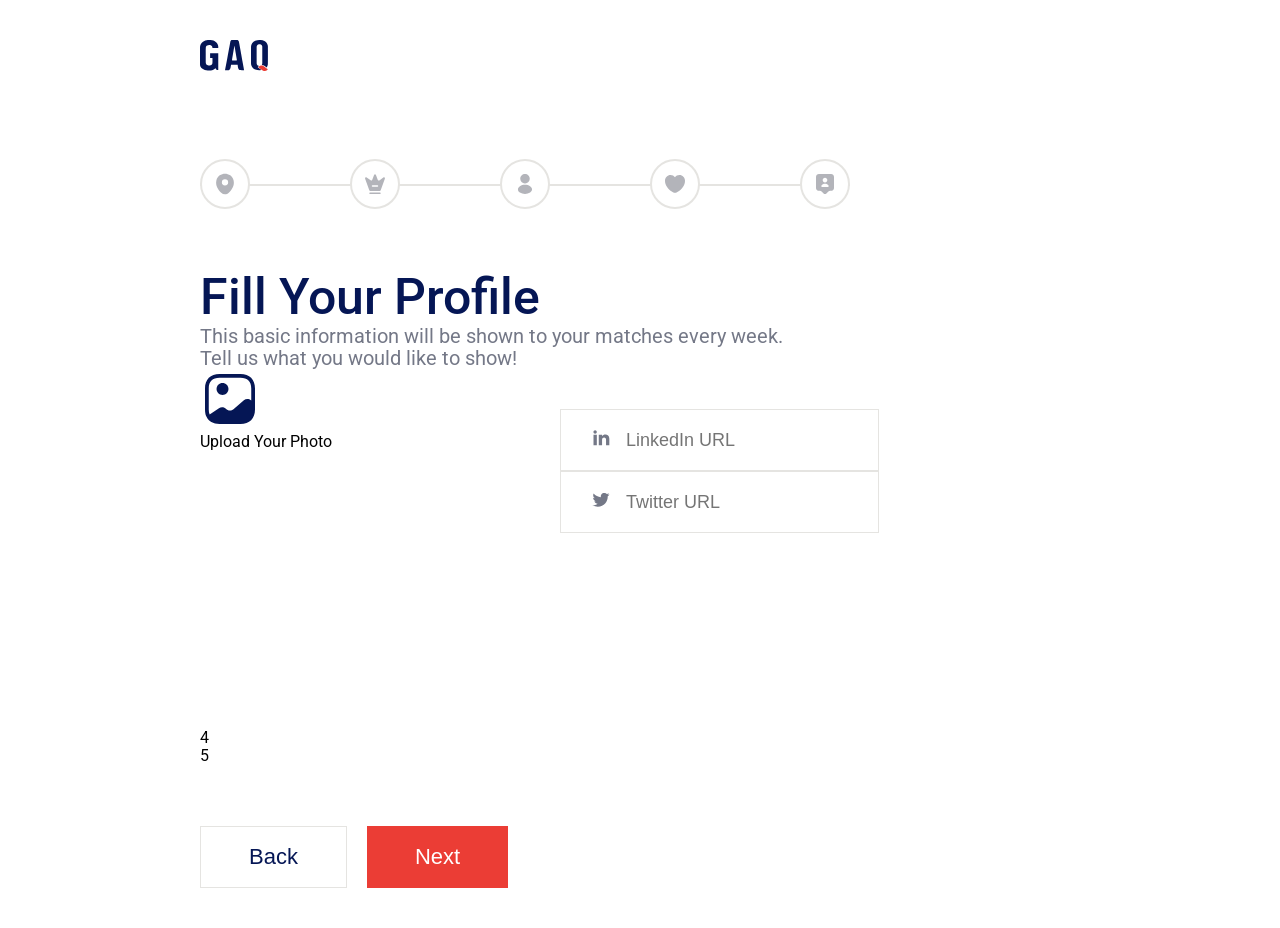
==== commit cbf2e25c: "File Uploader demo" ====
--- a/app/form.html
+++ b/app/form.html
@@ -63,12 +63,12 @@
                     </svg>
                 </div>
             </div>
-            
+
             <!-- Steps -->
 
 
             <div class="steps">
-                <div class="form__step">
+                <!-- <div class="form__step">
                     <div class="section__title">Which Hub Are You In?</div>
                     <div class="section__text">We are active in major cities and we schedule meetings based on time
                         zones. Let us know your home base.</div>
@@ -152,10 +152,10 @@
                     </div>
 
 
-                </div>
-
-
-                <div class="form__step">
+                </div> -->
+
+
+                <!-- <div class="form__step">
                     <div class="section__title">What Are Your Objectives?</div>
                     <div class="section__text">Select up to 3 objectives. These will be kept private from other users
                         but
@@ -250,8 +250,75 @@
 
                         </div>
                     </div>
-                </div>
-                <div class="form__step"></div>
+                </div> -->
+
+
+                <div class="form__step">
+
+                    <div class="section__title">Fill Your Profile</div>
+                    <div class="section__text">This basic information will be shown to your matches every week. Tell us
+                        what you would like to show!</div>
+                    <div class="file__uploader">
+                        <div class="file__uploader-item">
+                            <label class="file__label">
+                                <div class="file__item">
+                                    <div class="file__item-img">
+                                        <svg width="60" height="60" viewBox="0 0 60 60" fill="none"
+                                            xmlns="http://www.w3.org/2000/svg">
+                                            <path
+                                                d="M6.44988 47.525L6.39988 47.575C5.72488 46.1 5.29988 44.425 5.12488 42.575C5.29988 44.4 5.77488 46.05 6.44988 47.525Z"
+                                                fill="#051655" />
+                                            <path
+                                                d="M22.5002 25.95C25.7863 25.95 28.4502 23.2861 28.4502 20C28.4502 16.7139 25.7863 14.05 22.5002 14.05C19.2141 14.05 16.5502 16.7139 16.5502 20C16.5502 23.2861 19.2141 25.95 22.5002 25.95Z"
+                                                fill="#051655" />
+                                            <path
+                                                d="M40.4751 5H19.5251C10.4251 5 5.00012 10.425 5.00012 19.525V40.475C5.00012 43.2 5.47512 45.575 6.40012 47.575C8.55012 52.325 13.1501 55 19.5251 55H40.4751C49.5751 55 55.0001 49.575 55.0001 40.475V34.75V19.525C55.0001 10.425 49.5751 5 40.4751 5ZM50.9251 31.25C48.9751 29.575 45.8251 29.575 43.8751 31.25L33.4751 40.175C31.5251 41.85 28.3751 41.85 26.4251 40.175L25.5751 39.475C23.8001 37.925 20.9751 37.775 18.9751 39.125L9.62512 45.4C9.07512 44 8.75012 42.375 8.75012 40.475V19.525C8.75012 12.475 12.4751 8.75 19.5251 8.75H40.4751C47.5251 8.75 51.2501 12.475 51.2501 19.525V31.525L50.9251 31.25Z"
+                                                fill="#051655" />
+                                        </svg>
+
+                                    </div>
+                                    <div class="file__item-text">
+                                        Upload Your Photo
+                                    </div>
+                                </div>
+                            </label>
+                        </div>
+                        <div class="file__uploader-item">
+                            <div class="form__item">
+                                <div class="form__item-title"></div>
+
+
+                                <div class="form__input profile__input ">
+                                    <input type="text" class="input" placeholder="LinkedIn URL">
+                                    <div class="input__img">
+                                        <svg width="20" height="20" viewBox="0 0 20 20" fill="none"
+                                            xmlns="http://www.w3.org/2000/svg">
+                                            <path
+                                                d="M5.78341 4.16668C5.78319 4.6087 5.60738 5.03254 5.29466 5.34494C4.98195 5.65735 4.55793 5.83273 4.11591 5.83251C3.67388 5.83229 3.25004 5.65648 2.93764 5.34377C2.62524 5.03105 2.44985 4.60704 2.45007 4.16501C2.45029 3.72298 2.6261 3.29915 2.93882 2.98674C3.25153 2.67434 3.67555 2.49896 4.11757 2.49918C4.5596 2.4994 4.98344 2.6752 5.29584 2.98792C5.60825 3.30064 5.78363 3.72465 5.78341 4.16668ZM5.83341 7.06668H2.50007V17.5H5.83341V7.06668ZM11.1001 7.06668H7.78341V17.5H11.0667V12.025C11.0667 8.97501 15.0417 8.69168 15.0417 12.025V17.5H18.3334V10.8917C18.3334 5.75001 12.4501 5.94168 11.0667 8.46668L11.1001 7.06668Z"
+                                                fill="#747887" />
+                                        </svg>
+
+                                    </div>
+                                </div>
+
+
+                                <div class="form__input profile__input ">
+                                    <input type="text" class="input" placeholder="Twitter URL">
+                                    <div class="input__img">
+                                        <svg width="20" height="20" viewBox="0 0 20 20" fill="none"
+                                            xmlns="http://www.w3.org/2000/svg">
+                                            <path
+                                                d="M18.4683 4.71333C17.8321 4.99474 17.1574 5.17956 16.4666 5.26167C17.1947 4.82619 17.7397 4.14085 17.9999 3.33333C17.3166 3.74 16.5674 4.025 15.7866 4.17917C15.2621 3.61798 14.5669 3.2458 13.809 3.12049C13.0512 2.99517 12.2732 3.12374 11.596 3.48621C10.9187 3.84868 10.3802 4.42474 10.0642 5.12483C9.74812 5.82492 9.67221 6.60982 9.84825 7.3575C8.46251 7.28805 7.10686 6.92794 5.86933 6.30055C4.63179 5.67317 3.54003 4.79254 2.66492 3.71583C2.35516 4.24788 2.19238 4.85269 2.19326 5.46833C2.19326 6.67667 2.80826 7.74417 3.74326 8.36917C3.18993 8.35175 2.64878 8.20232 2.16492 7.93333V7.97667C2.16509 8.78142 2.44356 9.56135 2.95313 10.1842C3.46269 10.8071 4.17199 11.2346 4.96075 11.3942C4.4471 11.5334 3.90851 11.5539 3.38576 11.4542C3.60814 12.1469 4.04159 12.7527 4.62541 13.1868C5.20924 13.6209 5.9142 13.8615 6.64159 13.875C5.91866 14.4428 5.0909 14.8625 4.20566 15.1101C3.32041 15.3578 2.39503 15.4285 1.48242 15.3183C3.0755 16.3429 4.93 16.8868 6.82409 16.885C13.2349 16.885 16.7408 11.5742 16.7408 6.96833C16.7408 6.81833 16.7366 6.66667 16.7299 6.51833C17.4123 6.02514 18.0013 5.41418 18.4691 4.71417L18.4683 4.71333Z"
+                                                fill="#747887" />
+                                        </svg>
+
+                                    </div>
+                                </div>
+                            </div>
+                        </div>
+                    </div>
+
+                </div>
                 <div class="form__step">4</div>
                 <div class="form__step">5</div>
 
--- a/app/css/style.min.css
+++ b/app/css/style.min.css
@@ -1,2 +1,2 @@
-*{margin:0;padding:0;outline:0;-webkit-box-sizing:border-box;box-sizing:border-box;overflow-anchor:none}*::after,*::before{-webkit-box-sizing:inherit;box-sizing:inherit;outline:0}*:active,*:focus,*:hover,*:visited{outline:0;-webkit-tap-highlight-color:transparent}html{line-height:1.15;-webkit-text-size-adjust:100%}body{padding:0;margin:0;overflow-x:hidden !important}button,input,hr,optgroup,select,textarea,br,p,h1,h2,h3,h4,h5,h6,blockquote,address{margin:0}progress,sub,sup{vertical-align:baseline}pre,code{overflow:auto;background:#eee;font-family:"Courier 10 Pitch",Courier,monospace;font-size:.9375rem;line-height:1.6;margin-bottom:1.6em;padding:1.6em;color:#000}embed,iframe,img,legend,object,pre,details,figure,video,audio,picture{max-width:100%;display:block;border:0;outline:0}a{background-color:transparent;text-decoration:unset}b,strong{font-weight:bold}i,em{font-style:italic}small{font-size:80%}sub,sup{font-size:75%;line-height:0;position:relative}sub{bottom:-0.25em}sup{top:-0.5em}img{border:none;height:auto}.hide,.hidden,[hidden]{display:none}cite,dfn,em,i{font-style:italic}code,kbd,tt,var{font-family:Monaco,Consolas,"Andale Mono","DejaVu Sans Mono",monospace;font-size:.9375rem}abbr,acronym{border-bottom:1px dotted #666;cursor:help}ins,mark{background:#fff9c0;text-decoration:none}big{font-size:125%}ul{list-style-type:none}ol,ul{margin:0;padding:0}ol li ol,ol li ul,ul li ol,ul li ul{margin:0;padding:0}table{margin:0;width:auto}dt{font-weight:700}dd{margin:0 1.5em 1.5em}input,textarea{padding:0;margin:0;outline:none;color:inherit;border-radius:0;-webkit-box-shadow:none;box-shadow:none;border:none}input::-webkit-input-placeholder, textarea::-webkit-input-placeholder{font-size:inherit}input::-moz-placeholder, textarea::-moz-placeholder{font-size:inherit}input:-ms-input-placeholder, textarea:-ms-input-placeholder{font-size:inherit}input::-ms-input-placeholder, textarea::-ms-input-placeholder{font-size:inherit}input::placeholder,textarea::placeholder{font-size:inherit}input:focus,input:hover,input:active,input.focus-visible,input.focus-within,textarea:focus,textarea:hover,textarea:active,textarea.focus-visible,textarea.focus-within{border-radius:0;-webkit-box-shadow:none;box-shadow:none;border:none}input:focus::-webkit-input-placeholder, input:hover::-webkit-input-placeholder, input:active::-webkit-input-placeholder, input.focus-visible::-webkit-input-placeholder, input.focus-within::-webkit-input-placeholder, textarea:focus::-webkit-input-placeholder, textarea:hover::-webkit-input-placeholder, textarea:active::-webkit-input-placeholder, textarea.focus-visible::-webkit-input-placeholder, textarea.focus-within::-webkit-input-placeholder{font-size:inherit}input:focus::-moz-placeholder, input:hover::-moz-placeholder, input:active::-moz-placeholder, input.focus-visible::-moz-placeholder, input.focus-within::-moz-placeholder, textarea:focus::-moz-placeholder, textarea:hover::-moz-placeholder, textarea:active::-moz-placeholder, textarea.focus-visible::-moz-placeholder, textarea.focus-within::-moz-placeholder{font-size:inherit}input:focus:-ms-input-placeholder, input:hover:-ms-input-placeholder, input:active:-ms-input-placeholder, input.focus-visible:-ms-input-placeholder, input.focus-within:-ms-input-placeholder, textarea:focus:-ms-input-placeholder, textarea:hover:-ms-input-placeholder, textarea:active:-ms-input-placeholder, textarea.focus-visible:-ms-input-placeholder, textarea.focus-within:-ms-input-placeholder{font-size:inherit}input:focus::-ms-input-placeholder, input:hover::-ms-input-placeholder, input:active::-ms-input-placeholder, input.focus-visible::-ms-input-placeholder, input.focus-within::-ms-input-placeholder, textarea:focus::-ms-input-placeholder, textarea:hover::-ms-input-placeholder, textarea:active::-ms-input-placeholder, textarea.focus-visible::-ms-input-placeholder, textarea.focus-within::-ms-input-placeholder{font-size:inherit}input:focus::placeholder,input:hover::placeholder,input:active::placeholder,input.focus-visible::placeholder,input.focus-within::placeholder,textarea:focus::placeholder,textarea:hover::placeholder,textarea:active::placeholder,textarea.focus-visible::placeholder,textarea.focus-within::placeholder{font-size:inherit}input::-webkit-search-cancel-button,textarea::-webkit-search-cancel-button{display:none;pointer-events:none;opacity:0;visibility:hidden}input:-webkit-autofill,input:-webkit-autofill:hover,input:-webkit-autofill:focus,input:-webkit-autofill:active,textarea:-webkit-autofill,textarea:-webkit-autofill:hover,textarea:-webkit-autofill:focus,textarea:-webkit-autofill:active{-webkit-transition:background-color 500000s ease-in-out 0s !important;transition:background-color 500000s ease-in-out 0s !important}select::-ms-expand{display:none}button,select,input,textarea,label{text-transform:unset;border:none;outline:none}[type=button],[type=reset],[type=submit],button{-webkit-appearance:button}[type=button]::-moz-focus-inner,[type=reset]::-moz-focus-inner,[type=submit]::-moz-focus-inner,button::-moz-focus-inner{border-style:none;padding:0}[type=button]:-moz-focusring,[type=reset]:-moz-focusring,[type=submit]:-moz-focusring,button:-moz-focusring{outline:none}[type=number]::-webkit-inner-spin-button,[type=number]::-webkit-outer-spin-button{height:auto}[type=search]::-webkit-search-decoration{-webkit-appearance:none}::-webkit-file-upload-button{-webkit-appearance:button;font:inherit}body{font-family:"Roboto",sans-serif}body.locked{overflow:hidden}.btn{background:#eb3d35;padding:18px 48px;display:-webkit-inline-box;display:-ms-inline-flexbox;display:inline-flex;-webkit-box-align:center;-ms-flex-align:center;align-items:center;gap:40px;font-style:normal;font-weight:500;font-size:22px;line-height:24px;color:#fff;max-width:-webkit-fit-content;max-width:-moz-fit-content;max-width:fit-content}.btn svg{-webkit-transition:.3s all ease;-o-transition:.3s all ease;transition:.3s all ease}.btn:hover{background:#e00606;-webkit-transition:.3s all ease;-o-transition:.3s all ease;transition:.3s all ease}.btn:hover svg{-webkit-transform:translateX(10px);-ms-transform:translateX(10px);transform:translateX(10px)}.btn__outline{padding:18px 48px;border:1px solid #e5e4e1;font-style:normal;font-weight:500;font-size:22px;line-height:24px;color:#051655;background:#fff}.btn__outline:hover{background:#051655;-webkit-transition:.3s all ease;-o-transition:.3s all ease;transition:.3s all ease;color:#fff}.section__title{font-style:normal;font-weight:500;font-size:50px;line-height:56px;color:#051655}.section__text{font-style:normal;font-weight:400;font-size:20px;line-height:22px;color:#747887;max-width:600px}main{padding:40px 200px}.header{display:-webkit-box;display:-ms-flexbox;display:flex;height:100vh;width:100%;overflow:hidden}.header__item{-webkit-box-flex:0;-ms-flex:0 1 50%;flex:0 1 50%}.header__item.image__item{background:url("../img/src/bg/bg.jpg") top/cover no-repeat}.header__item.info__item{padding:65px 100px;display:-webkit-box;display:-ms-flexbox;display:flex;-webkit-box-orient:vertical;-webkit-box-direction:normal;-ms-flex-direction:column;flex-direction:column}.logo{padding-bottom:88px;display:-webkit-box;display:-ms-flexbox;display:flex}.header__btn{margin-top:40px;padding:18px 30px}.link{margin-top:auto;font-style:normal;font-weight:400;font-size:18px;line-height:20px;color:#747887}.link a{color:#eb3d35}@media(max-width: 1199px){.section__title{font-size:38px;line-height:56px}.section__text{font-size:15px;line-height:22px}.link{font-size:15px;line-height:17px;text-align:center}.header__btn{font-size:14px}}@media(max-width: 991px){.section__title{text-align:center;font-size:40px;line-height:35px}.section__text{margin-top:10px;text-align:center;font-size:15px;line-height:27px}.header__btn{text-align:center;margin-top:40px;font-size:15px}svg{display:none}.logo{margin:0 auto}a{margin:0 auto}}@media(max-width: 800px){.section__title{font-size:30px;line-height:30px}.section__text{font-size:13px;line-height:18px}.header__btn{padding:10px;font-size:13px}.link{font-size:13px;line-height:15px}}@media(max-width: 575px){.header{display:-webkit-box;display:-ms-flexbox;display:flex;-webkit-box-orient:vertical;-webkit-box-direction:normal;-ms-flex-direction:column;flex-direction:column}.link{margin-top:15px;font-size:13px;line-height:17px}}.steps__numbers{display:-webkit-box;display:-ms-flexbox;display:flex;-webkit-box-align:center;-ms-flex-align:center;align-items:center;position:relative;max-width:650px;margin-bottom:60px}.form__input{display:-webkit-box;display:-ms-flexbox;display:flex;position:relative;border:1px solid #e5e4e1;max-width:450px}.form__input.search__input{margin-top:40px}.progress{position:absolute;top:50%;left:0;right:0;height:2px;background:#e5e4e1;z-index:-1}.step__number{display:-webkit-box;display:-ms-flexbox;display:flex;-webkit-box-pack:center;-ms-flex-pack:center;justify-content:center;-webkit-box-align:center;-ms-flex-align:center;align-items:center;border-radius:100%;width:50px;height:50px;border:2px solid #e5e4e1;margin-right:100px;-ms-flex-negative:0;flex-shrink:0;background:#fff}.step__buttons{margin-top:60px;gap:20px;display:-webkit-box;display:-ms-flexbox;display:flex}.input{padding:20px 20px 20px 65px;width:100%;outline:none;font-style:normal;font-weight:400;font-size:18px;line-height:20px;color:#747887}.input:focus{outline:1px solid #eb3d35}.input__img{position:absolute;left:30px;top:50%;-webkit-transform:translate(0, -50%);-ms-transform:translate(0, -50%);transform:translate(0, -50%)}.form__item{margin-top:40px}.form__item-title{font-style:normal;font-weight:500;font-size:25px;line-height:28px;color:#051655}.radio__buttons{display:-webkit-box;display:-ms-flexbox;display:flex;gap:20px;-ms-flex-wrap:wrap;flex-wrap:wrap;margin-top:20px}.radio__item{display:-webkit-box;display:-ms-flexbox;display:flex;max-width:360px;width:100%;padding:10px;background:#f3f6f9;-webkit-box-align:center;-ms-flex-align:center;align-items:center;position:relative}.radio__item .fake{width:30px;height:30px;border-radius:100%;border:1px solid #eb3d35;position:absolute;right:30px;top:50%;-webkit-transform:translate(0, -50%);-ms-transform:translate(0, -50%);transform:translate(0, -50%)}.radio__item .fake:after{position:absolute;content:"";width:20px;height:20px;background:#eb3d35;border-radius:100%;top:50%;left:50%;-webkit-transform:translate(-50%, -50%);-ms-transform:translate(-50%, -50%);transform:translate(-50%, -50%);opacity:0}.radio__item .text{font-style:normal;font-weight:500;font-size:20px;line-height:22px;margin-left:30px;color:#051655}.radio__item .img{width:60px;height:60px;background:#fff;display:-webkit-box;display:-ms-flexbox;display:flex;-webkit-box-pack:center;-ms-flex-pack:center;justify-content:center;-webkit-box-align:center;-ms-flex-align:center;align-items:center;padding:10px}.radio__item .img img{max-width:100%;width:100%;height:auto}.radio__item .border{position:absolute;border:1px solid #eb3d35;left:0;right:0;bottom:0;top:0;opacity:0}.radio__input{display:none}.radio__input:checked+.fake:after{opacity:1}.radio__input:checked~.border{opacity:1}.checkboxes{display:-webkit-box;display:-ms-flexbox;display:flex;gap:20px;-ms-flex-wrap:wrap;flex-wrap:wrap;margin-top:20px}.checkbox__item{display:-webkit-box;display:-ms-flexbox;display:flex;max-width:360px;width:100%;padding:10px;background:#f3f6f9;-webkit-box-align:center;-ms-flex-align:center;align-items:center;position:relative}.checkbox__item .img{width:60px;height:60px;padding:10px;background:#fff;display:-webkit-box;display:-ms-flexbox;display:flex;-webkit-box-pack:center;-ms-flex-pack:center;justify-content:center;-webkit-box-align:center;-ms-flex-align:center;align-items:center}.checkbox__item .img img{max-width:100%;width:100%;height:auto}.checkbox__item .text{font-style:normal;font-weight:500;font-size:20px;line-height:22px;margin-left:30px;color:#051655}.checkbox__item .fake{width:30px;height:30px;background:#fff;border:1px solid #e5e4e1;border-radius:5px;margin-left:auto;position:relative}.checkbox__item .fake:after{position:absolute;content:"";left:0;bottom:0;top:0;right:0;background:#eb3d35 url("./../img/src/checkbox/check.svg") no-repeat;background-position:center;border-radius:5px;opacity:0}.checkbox__item .border{position:absolute;left:0;right:0;bottom:0;top:0;border:1px solid #eb3d35;opacity:0}.checkbox__input{display:none}.checkbox__input:checked~.fake:after{opacity:1}.checkbox__input:checked~.border{opacity:1}
+*{margin:0;padding:0;outline:0;-webkit-box-sizing:border-box;box-sizing:border-box;overflow-anchor:none}*::after,*::before{-webkit-box-sizing:inherit;box-sizing:inherit;outline:0}*:active,*:focus,*:hover,*:visited{outline:0;-webkit-tap-highlight-color:transparent}html{line-height:1.15;-webkit-text-size-adjust:100%}body{padding:0;margin:0;overflow-x:hidden !important}button,input,hr,optgroup,select,textarea,br,p,h1,h2,h3,h4,h5,h6,blockquote,address{margin:0}progress,sub,sup{vertical-align:baseline}pre,code{overflow:auto;background:#eee;font-family:"Courier 10 Pitch",Courier,monospace;font-size:.9375rem;line-height:1.6;margin-bottom:1.6em;padding:1.6em;color:#000}embed,iframe,img,legend,object,pre,details,figure,video,audio,picture{max-width:100%;display:block;border:0;outline:0}a{background-color:transparent;text-decoration:unset}b,strong{font-weight:bold}i,em{font-style:italic}small{font-size:80%}sub,sup{font-size:75%;line-height:0;position:relative}sub{bottom:-0.25em}sup{top:-0.5em}img{border:none;height:auto}.hide,.hidden,[hidden]{display:none}cite,dfn,em,i{font-style:italic}code,kbd,tt,var{font-family:Monaco,Consolas,"Andale Mono","DejaVu Sans Mono",monospace;font-size:.9375rem}abbr,acronym{border-bottom:1px dotted #666;cursor:help}ins,mark{background:#fff9c0;text-decoration:none}big{font-size:125%}ul{list-style-type:none}ol,ul{margin:0;padding:0}ol li ol,ol li ul,ul li ol,ul li ul{margin:0;padding:0}table{margin:0;width:auto}dt{font-weight:700}dd{margin:0 1.5em 1.5em}input,textarea{padding:0;margin:0;outline:none;color:inherit;border-radius:0;-webkit-box-shadow:none;box-shadow:none;border:none}input::-webkit-input-placeholder, textarea::-webkit-input-placeholder{font-size:inherit}input::-moz-placeholder, textarea::-moz-placeholder{font-size:inherit}input:-ms-input-placeholder, textarea:-ms-input-placeholder{font-size:inherit}input::-ms-input-placeholder, textarea::-ms-input-placeholder{font-size:inherit}input::placeholder,textarea::placeholder{font-size:inherit}input:focus,input:hover,input:active,input.focus-visible,input.focus-within,textarea:focus,textarea:hover,textarea:active,textarea.focus-visible,textarea.focus-within{border-radius:0;-webkit-box-shadow:none;box-shadow:none;border:none}input:focus::-webkit-input-placeholder, input:hover::-webkit-input-placeholder, input:active::-webkit-input-placeholder, input.focus-visible::-webkit-input-placeholder, input.focus-within::-webkit-input-placeholder, textarea:focus::-webkit-input-placeholder, textarea:hover::-webkit-input-placeholder, textarea:active::-webkit-input-placeholder, textarea.focus-visible::-webkit-input-placeholder, textarea.focus-within::-webkit-input-placeholder{font-size:inherit}input:focus::-moz-placeholder, input:hover::-moz-placeholder, input:active::-moz-placeholder, input.focus-visible::-moz-placeholder, input.focus-within::-moz-placeholder, textarea:focus::-moz-placeholder, textarea:hover::-moz-placeholder, textarea:active::-moz-placeholder, textarea.focus-visible::-moz-placeholder, textarea.focus-within::-moz-placeholder{font-size:inherit}input:focus:-ms-input-placeholder, input:hover:-ms-input-placeholder, input:active:-ms-input-placeholder, input.focus-visible:-ms-input-placeholder, input.focus-within:-ms-input-placeholder, textarea:focus:-ms-input-placeholder, textarea:hover:-ms-input-placeholder, textarea:active:-ms-input-placeholder, textarea.focus-visible:-ms-input-placeholder, textarea.focus-within:-ms-input-placeholder{font-size:inherit}input:focus::-ms-input-placeholder, input:hover::-ms-input-placeholder, input:active::-ms-input-placeholder, input.focus-visible::-ms-input-placeholder, input.focus-within::-ms-input-placeholder, textarea:focus::-ms-input-placeholder, textarea:hover::-ms-input-placeholder, textarea:active::-ms-input-placeholder, textarea.focus-visible::-ms-input-placeholder, textarea.focus-within::-ms-input-placeholder{font-size:inherit}input:focus::placeholder,input:hover::placeholder,input:active::placeholder,input.focus-visible::placeholder,input.focus-within::placeholder,textarea:focus::placeholder,textarea:hover::placeholder,textarea:active::placeholder,textarea.focus-visible::placeholder,textarea.focus-within::placeholder{font-size:inherit}input::-webkit-search-cancel-button,textarea::-webkit-search-cancel-button{display:none;pointer-events:none;opacity:0;visibility:hidden}input:-webkit-autofill,input:-webkit-autofill:hover,input:-webkit-autofill:focus,input:-webkit-autofill:active,textarea:-webkit-autofill,textarea:-webkit-autofill:hover,textarea:-webkit-autofill:focus,textarea:-webkit-autofill:active{-webkit-transition:background-color 500000s ease-in-out 0s !important;transition:background-color 500000s ease-in-out 0s !important}select::-ms-expand{display:none}button,select,input,textarea,label{text-transform:unset;border:none;outline:none}[type=button],[type=reset],[type=submit],button{-webkit-appearance:button}[type=button]::-moz-focus-inner,[type=reset]::-moz-focus-inner,[type=submit]::-moz-focus-inner,button::-moz-focus-inner{border-style:none;padding:0}[type=button]:-moz-focusring,[type=reset]:-moz-focusring,[type=submit]:-moz-focusring,button:-moz-focusring{outline:none}[type=number]::-webkit-inner-spin-button,[type=number]::-webkit-outer-spin-button{height:auto}[type=search]::-webkit-search-decoration{-webkit-appearance:none}::-webkit-file-upload-button{-webkit-appearance:button;font:inherit}body{font-family:"Roboto",sans-serif}body.locked{overflow:hidden}.btn{background:#eb3d35;padding:18px 48px;display:-webkit-inline-box;display:-ms-inline-flexbox;display:inline-flex;-webkit-box-align:center;-ms-flex-align:center;align-items:center;gap:40px;font-style:normal;font-weight:500;font-size:22px;line-height:24px;color:#fff;max-width:-webkit-fit-content;max-width:-moz-fit-content;max-width:fit-content}.btn svg{-webkit-transition:.3s all ease;-o-transition:.3s all ease;transition:.3s all ease}.btn:hover{background:#e00606;-webkit-transition:.3s all ease;-o-transition:.3s all ease;transition:.3s all ease}.btn:hover svg{-webkit-transform:translateX(10px);-ms-transform:translateX(10px);transform:translateX(10px)}.btn__outline{padding:18px 48px;border:1px solid #e5e4e1;font-style:normal;font-weight:500;font-size:22px;line-height:24px;color:#051655;background:#fff}.btn__outline:hover{background:#051655;-webkit-transition:.3s all ease;-o-transition:.3s all ease;transition:.3s all ease;color:#fff}.section__title{font-style:normal;font-weight:500;font-size:50px;line-height:56px;color:#051655}.section__text{font-style:normal;font-weight:400;font-size:20px;line-height:22px;color:#747887;max-width:600px}main{padding:40px 200px}.header{display:-webkit-box;display:-ms-flexbox;display:flex;height:100vh;width:100%;overflow:hidden}.header__item{-webkit-box-flex:0;-ms-flex:0 1 50%;flex:0 1 50%}.header__item.image__item{background:url("../img/src/bg/bg.jpg") top/cover no-repeat}.header__item.info__item{padding:65px 100px;display:-webkit-box;display:-ms-flexbox;display:flex;-webkit-box-orient:vertical;-webkit-box-direction:normal;-ms-flex-direction:column;flex-direction:column}.logo{padding-bottom:88px;display:-webkit-box;display:-ms-flexbox;display:flex}.header__btn{margin-top:40px;padding:18px 30px}.link{margin-top:auto;font-style:normal;font-weight:400;font-size:18px;line-height:20px;color:#747887}.link a{color:#eb3d35}@media(max-width: 1199px){.section__title{font-size:38px;line-height:56px}.section__text{font-size:15px;line-height:22px}.link{font-size:15px;line-height:17px;text-align:center}.header__btn{font-size:14px}}@media(max-width: 991px){.section__title{text-align:center;font-size:40px;line-height:35px}.section__text{margin-top:10px;text-align:center;font-size:15px;line-height:27px}.header__btn{text-align:center;margin-top:40px;font-size:15px}svg{display:none}.logo{margin:0 auto}a{margin:0 auto}}@media(max-width: 800px){.section__title{font-size:30px;line-height:30px}.section__text{font-size:13px;line-height:18px}.header__btn{padding:10px;font-size:13px}.link{font-size:13px;line-height:15px}}@media(max-width: 575px){.header{display:-webkit-box;display:-ms-flexbox;display:flex;-webkit-box-orient:vertical;-webkit-box-direction:normal;-ms-flex-direction:column;flex-direction:column}.link{margin-top:15px;font-size:13px;line-height:17px}}.steps__numbers{display:-webkit-box;display:-ms-flexbox;display:flex;-webkit-box-align:center;-ms-flex-align:center;align-items:center;position:relative;max-width:650px;margin-bottom:60px}.form__input{display:-webkit-box;display:-ms-flexbox;display:flex;position:relative;border:1px solid #e5e4e1;max-width:450px}.form__input.search__input{margin-top:40px}.progress{position:absolute;top:50%;left:0;right:0;height:2px;background:#e5e4e1;z-index:-1}.step__number{display:-webkit-box;display:-ms-flexbox;display:flex;-webkit-box-pack:center;-ms-flex-pack:center;justify-content:center;-webkit-box-align:center;-ms-flex-align:center;align-items:center;border-radius:100%;width:50px;height:50px;border:2px solid #e5e4e1;margin-right:100px;-ms-flex-negative:0;flex-shrink:0;background:#fff}.step__buttons{margin-top:60px;gap:20px;display:-webkit-box;display:-ms-flexbox;display:flex}.input{padding:20px 20px 20px 65px;width:100%;outline:none;font-style:normal;font-weight:400;font-size:18px;line-height:20px;color:#747887}.input:focus{outline:1px solid #eb3d35}.input__img{position:absolute;left:30px;top:50%;-webkit-transform:translate(0, -50%);-ms-transform:translate(0, -50%);transform:translate(0, -50%)}.form__item{margin-top:40px}.form__item-title{font-style:normal;font-weight:500;font-size:25px;line-height:28px;color:#051655}.radio__buttons{display:-webkit-box;display:-ms-flexbox;display:flex;gap:20px;-ms-flex-wrap:wrap;flex-wrap:wrap;margin-top:20px}.radio__item{display:-webkit-box;display:-ms-flexbox;display:flex;max-width:360px;width:100%;padding:10px;background:#f3f6f9;-webkit-box-align:center;-ms-flex-align:center;align-items:center;position:relative}.radio__item .fake{width:30px;height:30px;border-radius:100%;border:1px solid #eb3d35;position:absolute;right:30px;top:50%;-webkit-transform:translate(0, -50%);-ms-transform:translate(0, -50%);transform:translate(0, -50%)}.radio__item .fake:after{position:absolute;content:"";width:20px;height:20px;background:#eb3d35;border-radius:100%;top:50%;left:50%;-webkit-transform:translate(-50%, -50%);-ms-transform:translate(-50%, -50%);transform:translate(-50%, -50%);opacity:0}.radio__item .text{font-style:normal;font-weight:500;font-size:20px;line-height:22px;margin-left:30px;color:#051655}.radio__item .img{width:60px;height:60px;background:#fff;display:-webkit-box;display:-ms-flexbox;display:flex;-webkit-box-pack:center;-ms-flex-pack:center;justify-content:center;-webkit-box-align:center;-ms-flex-align:center;align-items:center;padding:10px}.radio__item .img img{max-width:100%;width:100%;height:auto}.radio__item .border{position:absolute;border:1px solid #eb3d35;left:0;right:0;bottom:0;top:0;opacity:0}.radio__input{display:none}.radio__input:checked+.fake:after{opacity:1}.radio__input:checked~.border{opacity:1}.checkboxes{display:-webkit-box;display:-ms-flexbox;display:flex;gap:20px;-ms-flex-wrap:wrap;flex-wrap:wrap;margin-top:20px}.checkbox__item{display:-webkit-box;display:-ms-flexbox;display:flex;max-width:360px;width:100%;padding:10px;background:#f3f6f9;-webkit-box-align:center;-ms-flex-align:center;align-items:center;position:relative}.checkbox__item .img{width:60px;height:60px;padding:10px;background:#fff;display:-webkit-box;display:-ms-flexbox;display:flex;-webkit-box-pack:center;-ms-flex-pack:center;justify-content:center;-webkit-box-align:center;-ms-flex-align:center;align-items:center}.checkbox__item .img img{max-width:100%;width:100%;height:auto}.checkbox__item .text{font-style:normal;font-weight:500;font-size:20px;line-height:22px;margin-left:30px;color:#051655}.checkbox__item .fake{width:30px;height:30px;background:#fff;border:1px solid #e5e4e1;border-radius:5px;margin-left:auto;position:relative}.checkbox__item .fake:after{position:absolute;content:"";left:0;bottom:0;top:0;right:0;background:#eb3d35 url("./../img/src/checkbox/check.svg") no-repeat;background-position:center;border-radius:5px;opacity:0}.checkbox__item .border{position:absolute;left:0;right:0;bottom:0;top:0;border:1px solid #eb3d35;opacity:0}.checkbox__input{display:none}.checkbox__input:checked~.fake:after{opacity:1}.checkbox__input:checked~.border{opacity:1}.file__uploader{display:-webkit-box;display:-ms-flexbox;display:flex;max-width:1120px;height:100%}.file__label{display:-webkit-box;display:-ms-flexbox;display:flex;height:360px;width:360px;position:relative}
 /*# sourceMappingURL=../css/style.min.css.map */
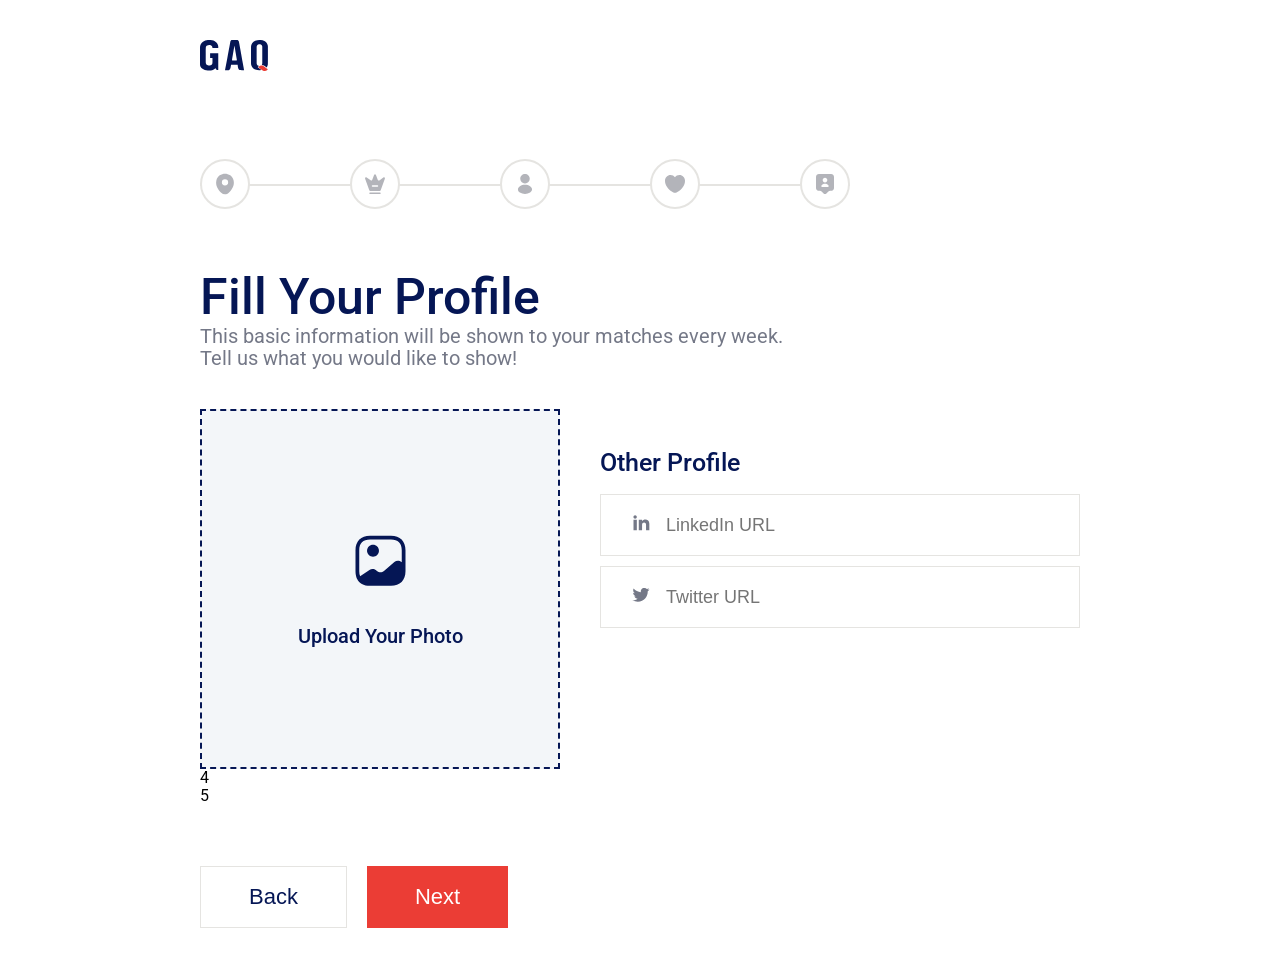
==== commit 1a6de11e: "Uploader" ====
--- a/app/form.html
+++ b/app/form.html
@@ -261,6 +261,7 @@
                     <div class="file__uploader">
                         <div class="file__uploader-item">
                             <label class="file__label">
+                                <input type="file" class="file__input">
                                 <div class="file__item">
                                     <div class="file__item-img">
                                         <svg width="60" height="60" viewBox="0 0 60 60" fill="none"
@@ -285,35 +286,41 @@
                         </div>
                         <div class="file__uploader-item">
                             <div class="form__item">
-                                <div class="form__item-title"></div>
-
-
-                                <div class="form__input profile__input ">
-                                    <input type="text" class="input" placeholder="LinkedIn URL">
-                                    <div class="input__img">
-                                        <svg width="20" height="20" viewBox="0 0 20 20" fill="none"
-                                            xmlns="http://www.w3.org/2000/svg">
-                                            <path
-                                                d="M5.78341 4.16668C5.78319 4.6087 5.60738 5.03254 5.29466 5.34494C4.98195 5.65735 4.55793 5.83273 4.11591 5.83251C3.67388 5.83229 3.25004 5.65648 2.93764 5.34377C2.62524 5.03105 2.44985 4.60704 2.45007 4.16501C2.45029 3.72298 2.6261 3.29915 2.93882 2.98674C3.25153 2.67434 3.67555 2.49896 4.11757 2.49918C4.5596 2.4994 4.98344 2.6752 5.29584 2.98792C5.60825 3.30064 5.78363 3.72465 5.78341 4.16668ZM5.83341 7.06668H2.50007V17.5H5.83341V7.06668ZM11.1001 7.06668H7.78341V17.5H11.0667V12.025C11.0667 8.97501 15.0417 8.69168 15.0417 12.025V17.5H18.3334V10.8917C18.3334 5.75001 12.4501 5.94168 11.0667 8.46668L11.1001 7.06668Z"
-                                                fill="#747887" />
-                                        </svg>
-
+                                <div class="form__item-title">Other Profile</div>
+
+
+                               
+                            
+                                <div class="profile__inputs">
+
+                                    <div class="form__input profile__input ">
+                                        <input type="text" class="input" placeholder="LinkedIn URL">
+                                        <div class="input__img">
+                                            <svg width="20" height="20" viewBox="0 0 20 20" fill="none"
+                                                xmlns="http://www.w3.org/2000/svg">
+                                                <path
+                                                    d="M5.78341 4.16668C5.78319 4.6087 5.60738 5.03254 5.29466 5.34494C4.98195 5.65735 4.55793 5.83273 4.11591 5.83251C3.67388 5.83229 3.25004 5.65648 2.93764 5.34377C2.62524 5.03105 2.44985 4.60704 2.45007 4.16501C2.45029 3.72298 2.6261 3.29915 2.93882 2.98674C3.25153 2.67434 3.67555 2.49896 4.11757 2.49918C4.5596 2.4994 4.98344 2.6752 5.29584 2.98792C5.60825 3.30064 5.78363 3.72465 5.78341 4.16668ZM5.83341 7.06668H2.50007V17.5H5.83341V7.06668ZM11.1001 7.06668H7.78341V17.5H11.0667V12.025C11.0667 8.97501 15.0417 8.69168 15.0417 12.025V17.5H18.3334V10.8917C18.3334 5.75001 12.4501 5.94168 11.0667 8.46668L11.1001 7.06668Z"
+                                                    fill="#747887" />
+                                            </svg>
+    
+                                        </div>
+                                    </div>
+    
+    
+                                    <div class="form__input profile__input ">
+                                        <input type="text" class="input" placeholder="Twitter URL">
+                                        <div class="input__img">
+                                            <svg width="20" height="20" viewBox="0 0 20 20" fill="none"
+                                                xmlns="http://www.w3.org/2000/svg">
+                                                <path
+                                                    d="M18.4683 4.71333C17.8321 4.99474 17.1574 5.17956 16.4666 5.26167C17.1947 4.82619 17.7397 4.14085 17.9999 3.33333C17.3166 3.74 16.5674 4.025 15.7866 4.17917C15.2621 3.61798 14.5669 3.2458 13.809 3.12049C13.0512 2.99517 12.2732 3.12374 11.596 3.48621C10.9187 3.84868 10.3802 4.42474 10.0642 5.12483C9.74812 5.82492 9.67221 6.60982 9.84825 7.3575C8.46251 7.28805 7.10686 6.92794 5.86933 6.30055C4.63179 5.67317 3.54003 4.79254 2.66492 3.71583C2.35516 4.24788 2.19238 4.85269 2.19326 5.46833C2.19326 6.67667 2.80826 7.74417 3.74326 8.36917C3.18993 8.35175 2.64878 8.20232 2.16492 7.93333V7.97667C2.16509 8.78142 2.44356 9.56135 2.95313 10.1842C3.46269 10.8071 4.17199 11.2346 4.96075 11.3942C4.4471 11.5334 3.90851 11.5539 3.38576 11.4542C3.60814 12.1469 4.04159 12.7527 4.62541 13.1868C5.20924 13.6209 5.9142 13.8615 6.64159 13.875C5.91866 14.4428 5.0909 14.8625 4.20566 15.1101C3.32041 15.3578 2.39503 15.4285 1.48242 15.3183C3.0755 16.3429 4.93 16.8868 6.82409 16.885C13.2349 16.885 16.7408 11.5742 16.7408 6.96833C16.7408 6.81833 16.7366 6.66667 16.7299 6.51833C17.4123 6.02514 18.0013 5.41418 18.4691 4.71417L18.4683 4.71333Z"
+                                                    fill="#747887" />
+                                            </svg>
+    
+                                        </div>
                                     </div>
                                 </div>
-
-
-                                <div class="form__input profile__input ">
-                                    <input type="text" class="input" placeholder="Twitter URL">
-                                    <div class="input__img">
-                                        <svg width="20" height="20" viewBox="0 0 20 20" fill="none"
-                                            xmlns="http://www.w3.org/2000/svg">
-                                            <path
-                                                d="M18.4683 4.71333C17.8321 4.99474 17.1574 5.17956 16.4666 5.26167C17.1947 4.82619 17.7397 4.14085 17.9999 3.33333C17.3166 3.74 16.5674 4.025 15.7866 4.17917C15.2621 3.61798 14.5669 3.2458 13.809 3.12049C13.0512 2.99517 12.2732 3.12374 11.596 3.48621C10.9187 3.84868 10.3802 4.42474 10.0642 5.12483C9.74812 5.82492 9.67221 6.60982 9.84825 7.3575C8.46251 7.28805 7.10686 6.92794 5.86933 6.30055C4.63179 5.67317 3.54003 4.79254 2.66492 3.71583C2.35516 4.24788 2.19238 4.85269 2.19326 5.46833C2.19326 6.67667 2.80826 7.74417 3.74326 8.36917C3.18993 8.35175 2.64878 8.20232 2.16492 7.93333V7.97667C2.16509 8.78142 2.44356 9.56135 2.95313 10.1842C3.46269 10.8071 4.17199 11.2346 4.96075 11.3942C4.4471 11.5334 3.90851 11.5539 3.38576 11.4542C3.60814 12.1469 4.04159 12.7527 4.62541 13.1868C5.20924 13.6209 5.9142 13.8615 6.64159 13.875C5.91866 14.4428 5.0909 14.8625 4.20566 15.1101C3.32041 15.3578 2.39503 15.4285 1.48242 15.3183C3.0755 16.3429 4.93 16.8868 6.82409 16.885C13.2349 16.885 16.7408 11.5742 16.7408 6.96833C16.7408 6.81833 16.7366 6.66667 16.7299 6.51833C17.4123 6.02514 18.0013 5.41418 18.4691 4.71417L18.4683 4.71333Z"
-                                                fill="#747887" />
-                                        </svg>
-
-                                    </div>
-                                </div>
+                            
                             </div>
                         </div>
                     </div>
--- a/app/css/style.min.css
+++ b/app/css/style.min.css
@@ -1,2 +1,2 @@
-*{margin:0;padding:0;outline:0;-webkit-box-sizing:border-box;box-sizing:border-box;overflow-anchor:none}*::after,*::before{-webkit-box-sizing:inherit;box-sizing:inherit;outline:0}*:active,*:focus,*:hover,*:visited{outline:0;-webkit-tap-highlight-color:transparent}html{line-height:1.15;-webkit-text-size-adjust:100%}body{padding:0;margin:0;overflow-x:hidden !important}button,input,hr,optgroup,select,textarea,br,p,h1,h2,h3,h4,h5,h6,blockquote,address{margin:0}progress,sub,sup{vertical-align:baseline}pre,code{overflow:auto;background:#eee;font-family:"Courier 10 Pitch",Courier,monospace;font-size:.9375rem;line-height:1.6;margin-bottom:1.6em;padding:1.6em;color:#000}embed,iframe,img,legend,object,pre,details,figure,video,audio,picture{max-width:100%;display:block;border:0;outline:0}a{background-color:transparent;text-decoration:unset}b,strong{font-weight:bold}i,em{font-style:italic}small{font-size:80%}sub,sup{font-size:75%;line-height:0;position:relative}sub{bottom:-0.25em}sup{top:-0.5em}img{border:none;height:auto}.hide,.hidden,[hidden]{display:none}cite,dfn,em,i{font-style:italic}code,kbd,tt,var{font-family:Monaco,Consolas,"Andale Mono","DejaVu Sans Mono",monospace;font-size:.9375rem}abbr,acronym{border-bottom:1px dotted #666;cursor:help}ins,mark{background:#fff9c0;text-decoration:none}big{font-size:125%}ul{list-style-type:none}ol,ul{margin:0;padding:0}ol li ol,ol li ul,ul li ol,ul li ul{margin:0;padding:0}table{margin:0;width:auto}dt{font-weight:700}dd{margin:0 1.5em 1.5em}input,textarea{padding:0;margin:0;outline:none;color:inherit;border-radius:0;-webkit-box-shadow:none;box-shadow:none;border:none}input::-webkit-input-placeholder, textarea::-webkit-input-placeholder{font-size:inherit}input::-moz-placeholder, textarea::-moz-placeholder{font-size:inherit}input:-ms-input-placeholder, textarea:-ms-input-placeholder{font-size:inherit}input::-ms-input-placeholder, textarea::-ms-input-placeholder{font-size:inherit}input::placeholder,textarea::placeholder{font-size:inherit}input:focus,input:hover,input:active,input.focus-visible,input.focus-within,textarea:focus,textarea:hover,textarea:active,textarea.focus-visible,textarea.focus-within{border-radius:0;-webkit-box-shadow:none;box-shadow:none;border:none}input:focus::-webkit-input-placeholder, input:hover::-webkit-input-placeholder, input:active::-webkit-input-placeholder, input.focus-visible::-webkit-input-placeholder, input.focus-within::-webkit-input-placeholder, textarea:focus::-webkit-input-placeholder, textarea:hover::-webkit-input-placeholder, textarea:active::-webkit-input-placeholder, textarea.focus-visible::-webkit-input-placeholder, textarea.focus-within::-webkit-input-placeholder{font-size:inherit}input:focus::-moz-placeholder, input:hover::-moz-placeholder, input:active::-moz-placeholder, input.focus-visible::-moz-placeholder, input.focus-within::-moz-placeholder, textarea:focus::-moz-placeholder, textarea:hover::-moz-placeholder, textarea:active::-moz-placeholder, textarea.focus-visible::-moz-placeholder, textarea.focus-within::-moz-placeholder{font-size:inherit}input:focus:-ms-input-placeholder, input:hover:-ms-input-placeholder, input:active:-ms-input-placeholder, input.focus-visible:-ms-input-placeholder, input.focus-within:-ms-input-placeholder, textarea:focus:-ms-input-placeholder, textarea:hover:-ms-input-placeholder, textarea:active:-ms-input-placeholder, textarea.focus-visible:-ms-input-placeholder, textarea.focus-within:-ms-input-placeholder{font-size:inherit}input:focus::-ms-input-placeholder, input:hover::-ms-input-placeholder, input:active::-ms-input-placeholder, input.focus-visible::-ms-input-placeholder, input.focus-within::-ms-input-placeholder, textarea:focus::-ms-input-placeholder, textarea:hover::-ms-input-placeholder, textarea:active::-ms-input-placeholder, textarea.focus-visible::-ms-input-placeholder, textarea.focus-within::-ms-input-placeholder{font-size:inherit}input:focus::placeholder,input:hover::placeholder,input:active::placeholder,input.focus-visible::placeholder,input.focus-within::placeholder,textarea:focus::placeholder,textarea:hover::placeholder,textarea:active::placeholder,textarea.focus-visible::placeholder,textarea.focus-within::placeholder{font-size:inherit}input::-webkit-search-cancel-button,textarea::-webkit-search-cancel-button{display:none;pointer-events:none;opacity:0;visibility:hidden}input:-webkit-autofill,input:-webkit-autofill:hover,input:-webkit-autofill:focus,input:-webkit-autofill:active,textarea:-webkit-autofill,textarea:-webkit-autofill:hover,textarea:-webkit-autofill:focus,textarea:-webkit-autofill:active{-webkit-transition:background-color 500000s ease-in-out 0s !important;transition:background-color 500000s ease-in-out 0s !important}select::-ms-expand{display:none}button,select,input,textarea,label{text-transform:unset;border:none;outline:none}[type=button],[type=reset],[type=submit],button{-webkit-appearance:button}[type=button]::-moz-focus-inner,[type=reset]::-moz-focus-inner,[type=submit]::-moz-focus-inner,button::-moz-focus-inner{border-style:none;padding:0}[type=button]:-moz-focusring,[type=reset]:-moz-focusring,[type=submit]:-moz-focusring,button:-moz-focusring{outline:none}[type=number]::-webkit-inner-spin-button,[type=number]::-webkit-outer-spin-button{height:auto}[type=search]::-webkit-search-decoration{-webkit-appearance:none}::-webkit-file-upload-button{-webkit-appearance:button;font:inherit}body{font-family:"Roboto",sans-serif}body.locked{overflow:hidden}.btn{background:#eb3d35;padding:18px 48px;display:-webkit-inline-box;display:-ms-inline-flexbox;display:inline-flex;-webkit-box-align:center;-ms-flex-align:center;align-items:center;gap:40px;font-style:normal;font-weight:500;font-size:22px;line-height:24px;color:#fff;max-width:-webkit-fit-content;max-width:-moz-fit-content;max-width:fit-content}.btn svg{-webkit-transition:.3s all ease;-o-transition:.3s all ease;transition:.3s all ease}.btn:hover{background:#e00606;-webkit-transition:.3s all ease;-o-transition:.3s all ease;transition:.3s all ease}.btn:hover svg{-webkit-transform:translateX(10px);-ms-transform:translateX(10px);transform:translateX(10px)}.btn__outline{padding:18px 48px;border:1px solid #e5e4e1;font-style:normal;font-weight:500;font-size:22px;line-height:24px;color:#051655;background:#fff}.btn__outline:hover{background:#051655;-webkit-transition:.3s all ease;-o-transition:.3s all ease;transition:.3s all ease;color:#fff}.section__title{font-style:normal;font-weight:500;font-size:50px;line-height:56px;color:#051655}.section__text{font-style:normal;font-weight:400;font-size:20px;line-height:22px;color:#747887;max-width:600px}main{padding:40px 200px}.header{display:-webkit-box;display:-ms-flexbox;display:flex;height:100vh;width:100%;overflow:hidden}.header__item{-webkit-box-flex:0;-ms-flex:0 1 50%;flex:0 1 50%}.header__item.image__item{background:url("../img/src/bg/bg.jpg") top/cover no-repeat}.header__item.info__item{padding:65px 100px;display:-webkit-box;display:-ms-flexbox;display:flex;-webkit-box-orient:vertical;-webkit-box-direction:normal;-ms-flex-direction:column;flex-direction:column}.logo{padding-bottom:88px;display:-webkit-box;display:-ms-flexbox;display:flex}.header__btn{margin-top:40px;padding:18px 30px}.link{margin-top:auto;font-style:normal;font-weight:400;font-size:18px;line-height:20px;color:#747887}.link a{color:#eb3d35}@media(max-width: 1199px){.section__title{font-size:38px;line-height:56px}.section__text{font-size:15px;line-height:22px}.link{font-size:15px;line-height:17px;text-align:center}.header__btn{font-size:14px}}@media(max-width: 991px){.section__title{text-align:center;font-size:40px;line-height:35px}.section__text{margin-top:10px;text-align:center;font-size:15px;line-height:27px}.header__btn{text-align:center;margin-top:40px;font-size:15px}svg{display:none}.logo{margin:0 auto}a{margin:0 auto}}@media(max-width: 800px){.section__title{font-size:30px;line-height:30px}.section__text{font-size:13px;line-height:18px}.header__btn{padding:10px;font-size:13px}.link{font-size:13px;line-height:15px}}@media(max-width: 575px){.header{display:-webkit-box;display:-ms-flexbox;display:flex;-webkit-box-orient:vertical;-webkit-box-direction:normal;-ms-flex-direction:column;flex-direction:column}.link{margin-top:15px;font-size:13px;line-height:17px}}.steps__numbers{display:-webkit-box;display:-ms-flexbox;display:flex;-webkit-box-align:center;-ms-flex-align:center;align-items:center;position:relative;max-width:650px;margin-bottom:60px}.form__input{display:-webkit-box;display:-ms-flexbox;display:flex;position:relative;border:1px solid #e5e4e1;max-width:450px}.form__input.search__input{margin-top:40px}.progress{position:absolute;top:50%;left:0;right:0;height:2px;background:#e5e4e1;z-index:-1}.step__number{display:-webkit-box;display:-ms-flexbox;display:flex;-webkit-box-pack:center;-ms-flex-pack:center;justify-content:center;-webkit-box-align:center;-ms-flex-align:center;align-items:center;border-radius:100%;width:50px;height:50px;border:2px solid #e5e4e1;margin-right:100px;-ms-flex-negative:0;flex-shrink:0;background:#fff}.step__buttons{margin-top:60px;gap:20px;display:-webkit-box;display:-ms-flexbox;display:flex}.input{padding:20px 20px 20px 65px;width:100%;outline:none;font-style:normal;font-weight:400;font-size:18px;line-height:20px;color:#747887}.input:focus{outline:1px solid #eb3d35}.input__img{position:absolute;left:30px;top:50%;-webkit-transform:translate(0, -50%);-ms-transform:translate(0, -50%);transform:translate(0, -50%)}.form__item{margin-top:40px}.form__item-title{font-style:normal;font-weight:500;font-size:25px;line-height:28px;color:#051655}.radio__buttons{display:-webkit-box;display:-ms-flexbox;display:flex;gap:20px;-ms-flex-wrap:wrap;flex-wrap:wrap;margin-top:20px}.radio__item{display:-webkit-box;display:-ms-flexbox;display:flex;max-width:360px;width:100%;padding:10px;background:#f3f6f9;-webkit-box-align:center;-ms-flex-align:center;align-items:center;position:relative}.radio__item .fake{width:30px;height:30px;border-radius:100%;border:1px solid #eb3d35;position:absolute;right:30px;top:50%;-webkit-transform:translate(0, -50%);-ms-transform:translate(0, -50%);transform:translate(0, -50%)}.radio__item .fake:after{position:absolute;content:"";width:20px;height:20px;background:#eb3d35;border-radius:100%;top:50%;left:50%;-webkit-transform:translate(-50%, -50%);-ms-transform:translate(-50%, -50%);transform:translate(-50%, -50%);opacity:0}.radio__item .text{font-style:normal;font-weight:500;font-size:20px;line-height:22px;margin-left:30px;color:#051655}.radio__item .img{width:60px;height:60px;background:#fff;display:-webkit-box;display:-ms-flexbox;display:flex;-webkit-box-pack:center;-ms-flex-pack:center;justify-content:center;-webkit-box-align:center;-ms-flex-align:center;align-items:center;padding:10px}.radio__item .img img{max-width:100%;width:100%;height:auto}.radio__item .border{position:absolute;border:1px solid #eb3d35;left:0;right:0;bottom:0;top:0;opacity:0}.radio__input{display:none}.radio__input:checked+.fake:after{opacity:1}.radio__input:checked~.border{opacity:1}.checkboxes{display:-webkit-box;display:-ms-flexbox;display:flex;gap:20px;-ms-flex-wrap:wrap;flex-wrap:wrap;margin-top:20px}.checkbox__item{display:-webkit-box;display:-ms-flexbox;display:flex;max-width:360px;width:100%;padding:10px;background:#f3f6f9;-webkit-box-align:center;-ms-flex-align:center;align-items:center;position:relative}.checkbox__item .img{width:60px;height:60px;padding:10px;background:#fff;display:-webkit-box;display:-ms-flexbox;display:flex;-webkit-box-pack:center;-ms-flex-pack:center;justify-content:center;-webkit-box-align:center;-ms-flex-align:center;align-items:center}.checkbox__item .img img{max-width:100%;width:100%;height:auto}.checkbox__item .text{font-style:normal;font-weight:500;font-size:20px;line-height:22px;margin-left:30px;color:#051655}.checkbox__item .fake{width:30px;height:30px;background:#fff;border:1px solid #e5e4e1;border-radius:5px;margin-left:auto;position:relative}.checkbox__item .fake:after{position:absolute;content:"";left:0;bottom:0;top:0;right:0;background:#eb3d35 url("./../img/src/checkbox/check.svg") no-repeat;background-position:center;border-radius:5px;opacity:0}.checkbox__item .border{position:absolute;left:0;right:0;bottom:0;top:0;border:1px solid #eb3d35;opacity:0}.checkbox__input{display:none}.checkbox__input:checked~.fake:after{opacity:1}.checkbox__input:checked~.border{opacity:1}.file__uploader{display:-webkit-box;display:-ms-flexbox;display:flex;max-width:1120px;height:100%}.file__label{display:-webkit-box;display:-ms-flexbox;display:flex;height:360px;width:360px;position:relative}
+*{margin:0;padding:0;outline:0;-webkit-box-sizing:border-box;box-sizing:border-box;overflow-anchor:none}*::after,*::before{-webkit-box-sizing:inherit;box-sizing:inherit;outline:0}*:active,*:focus,*:hover,*:visited{outline:0;-webkit-tap-highlight-color:transparent}html{line-height:1.15;-webkit-text-size-adjust:100%}body{padding:0;margin:0;overflow-x:hidden !important}button,input,hr,optgroup,select,textarea,br,p,h1,h2,h3,h4,h5,h6,blockquote,address{margin:0}progress,sub,sup{vertical-align:baseline}pre,code{overflow:auto;background:#eee;font-family:"Courier 10 Pitch",Courier,monospace;font-size:.9375rem;line-height:1.6;margin-bottom:1.6em;padding:1.6em;color:#000}embed,iframe,img,legend,object,pre,details,figure,video,audio,picture{max-width:100%;display:block;border:0;outline:0}a{background-color:transparent;text-decoration:unset}b,strong{font-weight:bold}i,em{font-style:italic}small{font-size:80%}sub,sup{font-size:75%;line-height:0;position:relative}sub{bottom:-0.25em}sup{top:-0.5em}img{border:none;height:auto}.hide,.hidden,[hidden]{display:none}cite,dfn,em,i{font-style:italic}code,kbd,tt,var{font-family:Monaco,Consolas,"Andale Mono","DejaVu Sans Mono",monospace;font-size:.9375rem}abbr,acronym{border-bottom:1px dotted #666;cursor:help}ins,mark{background:#fff9c0;text-decoration:none}big{font-size:125%}ul{list-style-type:none}ol,ul{margin:0;padding:0}ol li ol,ol li ul,ul li ol,ul li ul{margin:0;padding:0}table{margin:0;width:auto}dt{font-weight:700}dd{margin:0 1.5em 1.5em}input,textarea{padding:0;margin:0;outline:none;color:inherit;border-radius:0;-webkit-box-shadow:none;box-shadow:none;border:none}input::-webkit-input-placeholder, textarea::-webkit-input-placeholder{font-size:inherit}input::-moz-placeholder, textarea::-moz-placeholder{font-size:inherit}input:-ms-input-placeholder, textarea:-ms-input-placeholder{font-size:inherit}input::-ms-input-placeholder, textarea::-ms-input-placeholder{font-size:inherit}input::placeholder,textarea::placeholder{font-size:inherit}input:focus,input:hover,input:active,input.focus-visible,input.focus-within,textarea:focus,textarea:hover,textarea:active,textarea.focus-visible,textarea.focus-within{border-radius:0;-webkit-box-shadow:none;box-shadow:none;border:none}input:focus::-webkit-input-placeholder, input:hover::-webkit-input-placeholder, input:active::-webkit-input-placeholder, input.focus-visible::-webkit-input-placeholder, input.focus-within::-webkit-input-placeholder, textarea:focus::-webkit-input-placeholder, textarea:hover::-webkit-input-placeholder, textarea:active::-webkit-input-placeholder, textarea.focus-visible::-webkit-input-placeholder, textarea.focus-within::-webkit-input-placeholder{font-size:inherit}input:focus::-moz-placeholder, input:hover::-moz-placeholder, input:active::-moz-placeholder, input.focus-visible::-moz-placeholder, input.focus-within::-moz-placeholder, textarea:focus::-moz-placeholder, textarea:hover::-moz-placeholder, textarea:active::-moz-placeholder, textarea.focus-visible::-moz-placeholder, textarea.focus-within::-moz-placeholder{font-size:inherit}input:focus:-ms-input-placeholder, input:hover:-ms-input-placeholder, input:active:-ms-input-placeholder, input.focus-visible:-ms-input-placeholder, input.focus-within:-ms-input-placeholder, textarea:focus:-ms-input-placeholder, textarea:hover:-ms-input-placeholder, textarea:active:-ms-input-placeholder, textarea.focus-visible:-ms-input-placeholder, textarea.focus-within:-ms-input-placeholder{font-size:inherit}input:focus::-ms-input-placeholder, input:hover::-ms-input-placeholder, input:active::-ms-input-placeholder, input.focus-visible::-ms-input-placeholder, input.focus-within::-ms-input-placeholder, textarea:focus::-ms-input-placeholder, textarea:hover::-ms-input-placeholder, textarea:active::-ms-input-placeholder, textarea.focus-visible::-ms-input-placeholder, textarea.focus-within::-ms-input-placeholder{font-size:inherit}input:focus::placeholder,input:hover::placeholder,input:active::placeholder,input.focus-visible::placeholder,input.focus-within::placeholder,textarea:focus::placeholder,textarea:hover::placeholder,textarea:active::placeholder,textarea.focus-visible::placeholder,textarea.focus-within::placeholder{font-size:inherit}input::-webkit-search-cancel-button,textarea::-webkit-search-cancel-button{display:none;pointer-events:none;opacity:0;visibility:hidden}input:-webkit-autofill,input:-webkit-autofill:hover,input:-webkit-autofill:focus,input:-webkit-autofill:active,textarea:-webkit-autofill,textarea:-webkit-autofill:hover,textarea:-webkit-autofill:focus,textarea:-webkit-autofill:active{-webkit-transition:background-color 500000s ease-in-out 0s !important;transition:background-color 500000s ease-in-out 0s !important}select::-ms-expand{display:none}button,select,input,textarea,label{text-transform:unset;border:none;outline:none}[type=button],[type=reset],[type=submit],button{-webkit-appearance:button}[type=button]::-moz-focus-inner,[type=reset]::-moz-focus-inner,[type=submit]::-moz-focus-inner,button::-moz-focus-inner{border-style:none;padding:0}[type=button]:-moz-focusring,[type=reset]:-moz-focusring,[type=submit]:-moz-focusring,button:-moz-focusring{outline:none}[type=number]::-webkit-inner-spin-button,[type=number]::-webkit-outer-spin-button{height:auto}[type=search]::-webkit-search-decoration{-webkit-appearance:none}::-webkit-file-upload-button{-webkit-appearance:button;font:inherit}body{font-family:"Roboto",sans-serif}body.locked{overflow:hidden}.btn{background:#eb3d35;padding:18px 48px;display:-webkit-inline-box;display:-ms-inline-flexbox;display:inline-flex;-webkit-box-align:center;-ms-flex-align:center;align-items:center;gap:40px;font-style:normal;font-weight:500;font-size:22px;line-height:24px;color:#fff;max-width:-webkit-fit-content;max-width:-moz-fit-content;max-width:fit-content}.btn svg{-webkit-transition:.3s all ease;-o-transition:.3s all ease;transition:.3s all ease}.btn:hover{background:#e00606;-webkit-transition:.3s all ease;-o-transition:.3s all ease;transition:.3s all ease}.btn:hover svg{-webkit-transform:translateX(10px);-ms-transform:translateX(10px);transform:translateX(10px)}.btn__outline{padding:18px 48px;border:1px solid #e5e4e1;font-style:normal;font-weight:500;font-size:22px;line-height:24px;color:#051655;background:#fff}.btn__outline:hover{background:#051655;-webkit-transition:.3s all ease;-o-transition:.3s all ease;transition:.3s all ease;color:#fff}.section__title{font-style:normal;font-weight:500;font-size:50px;line-height:56px;color:#051655}.section__text{font-style:normal;font-weight:400;font-size:20px;line-height:22px;color:#747887;max-width:600px}main{padding:40px 200px}.header{display:-webkit-box;display:-ms-flexbox;display:flex;height:100vh;width:100%;overflow:hidden}.header__item{-webkit-box-flex:0;-ms-flex:0 1 50%;flex:0 1 50%}.header__item.image__item{background:url("../img/src/bg/bg.jpg") top/cover no-repeat}.header__item.info__item{padding:65px 100px;display:-webkit-box;display:-ms-flexbox;display:flex;-webkit-box-orient:vertical;-webkit-box-direction:normal;-ms-flex-direction:column;flex-direction:column}.logo{padding-bottom:88px;display:-webkit-box;display:-ms-flexbox;display:flex}.header__btn{margin-top:40px;padding:18px 30px}.link{margin-top:auto;font-style:normal;font-weight:400;font-size:18px;line-height:20px;color:#747887}.link a{color:#eb3d35}@media(max-width: 1199px){.section__title{font-size:38px;line-height:56px}.section__text{font-size:15px;line-height:22px}.link{font-size:15px;line-height:17px;text-align:center}.header__btn{font-size:14px}}@media(max-width: 991px){.section__title{text-align:center;font-size:40px;line-height:35px}.section__text{margin-top:10px;text-align:center;font-size:15px;line-height:27px}.header__btn{text-align:center;margin-top:40px;font-size:15px}svg{display:none}.logo{margin:0 auto}a{margin:0 auto}}@media(max-width: 800px){.section__title{font-size:30px;line-height:30px}.section__text{font-size:13px;line-height:18px}.header__btn{padding:10px;font-size:13px}.link{font-size:13px;line-height:15px}}@media(max-width: 575px){.header{display:-webkit-box;display:-ms-flexbox;display:flex;-webkit-box-orient:vertical;-webkit-box-direction:normal;-ms-flex-direction:column;flex-direction:column}.link{margin-top:15px;font-size:13px;line-height:17px}}.steps__numbers{display:-webkit-box;display:-ms-flexbox;display:flex;-webkit-box-align:center;-ms-flex-align:center;align-items:center;position:relative;max-width:650px;margin-bottom:60px}.form__input{display:-webkit-box;display:-ms-flexbox;display:flex;position:relative;border:1px solid #e5e4e1;max-width:450px}.form__input.search__input{margin-top:40px}.progress{position:absolute;top:50%;left:0;right:0;height:2px;background:#e5e4e1;z-index:-1}.step__number{display:-webkit-box;display:-ms-flexbox;display:flex;-webkit-box-pack:center;-ms-flex-pack:center;justify-content:center;-webkit-box-align:center;-ms-flex-align:center;align-items:center;border-radius:100%;width:50px;height:50px;border:2px solid #e5e4e1;margin-right:100px;-ms-flex-negative:0;flex-shrink:0;background:#fff}.step__buttons{margin-top:60px;gap:20px;display:-webkit-box;display:-ms-flexbox;display:flex}.input{padding:20px 20px 20px 65px;width:100%;outline:none;font-style:normal;font-weight:400;font-size:18px;line-height:20px;color:#747887}.input:focus{outline:1px solid #eb3d35}.input__img{position:absolute;left:30px;top:50%;-webkit-transform:translate(0, -50%);-ms-transform:translate(0, -50%);transform:translate(0, -50%)}.form__item{margin-top:40px}.form__item-title{font-style:normal;font-weight:500;font-size:25px;line-height:28px;color:#051655}.radio__buttons{display:-webkit-box;display:-ms-flexbox;display:flex;gap:20px;-ms-flex-wrap:wrap;flex-wrap:wrap;margin-top:20px}.radio__item{display:-webkit-box;display:-ms-flexbox;display:flex;max-width:360px;width:100%;padding:10px;background:#f3f6f9;-webkit-box-align:center;-ms-flex-align:center;align-items:center;position:relative}.radio__item .fake{width:30px;height:30px;border-radius:100%;border:1px solid #eb3d35;position:absolute;right:30px;top:50%;-webkit-transform:translate(0, -50%);-ms-transform:translate(0, -50%);transform:translate(0, -50%)}.radio__item .fake:after{position:absolute;content:"";width:20px;height:20px;background:#eb3d35;border-radius:100%;top:50%;left:50%;-webkit-transform:translate(-50%, -50%);-ms-transform:translate(-50%, -50%);transform:translate(-50%, -50%);opacity:0}.radio__item .text{font-style:normal;font-weight:500;font-size:20px;line-height:22px;margin-left:30px;color:#051655}.radio__item .img{width:60px;height:60px;background:#fff;display:-webkit-box;display:-ms-flexbox;display:flex;-webkit-box-pack:center;-ms-flex-pack:center;justify-content:center;-webkit-box-align:center;-ms-flex-align:center;align-items:center;padding:10px}.radio__item .img img{max-width:100%;width:100%;height:auto}.radio__item .border{position:absolute;border:1px solid #eb3d35;left:0;right:0;bottom:0;top:0;opacity:0}.radio__input{display:none}.radio__input:checked+.fake:after{opacity:1}.radio__input:checked~.border{opacity:1}.checkboxes{display:-webkit-box;display:-ms-flexbox;display:flex;gap:20px;-ms-flex-wrap:wrap;flex-wrap:wrap;margin-top:20px}.checkbox__item{display:-webkit-box;display:-ms-flexbox;display:flex;max-width:360px;width:100%;padding:10px;background:#f3f6f9;-webkit-box-align:center;-ms-flex-align:center;align-items:center;position:relative}.checkbox__item .img{width:60px;height:60px;padding:10px;background:#fff;display:-webkit-box;display:-ms-flexbox;display:flex;-webkit-box-pack:center;-ms-flex-pack:center;justify-content:center;-webkit-box-align:center;-ms-flex-align:center;align-items:center}.checkbox__item .img img{max-width:100%;width:100%;height:auto}.checkbox__item .text{font-style:normal;font-weight:500;font-size:20px;line-height:22px;margin-left:30px;color:#051655}.checkbox__item .fake{width:30px;height:30px;background:#fff;border:1px solid #e5e4e1;border-radius:5px;margin-left:auto;position:relative}.checkbox__item .fake:after{position:absolute;content:"";left:0;bottom:0;top:0;right:0;background:#eb3d35 url("./../img/src/checkbox/check.svg") no-repeat;background-position:center;border-radius:5px;opacity:0}.checkbox__item .border{position:absolute;left:0;right:0;bottom:0;top:0;border:1px solid #eb3d35;opacity:0}.checkbox__input{display:none}.checkbox__input:checked~.fake:after{opacity:1}.checkbox__input:checked~.border{opacity:1}.file__uploader{display:-webkit-box;display:-ms-flexbox;display:flex;max-width:1120px;height:100%;gap:40px;margin-top:40px}.file__uploader-item:first-child{-webkit-box-flex:0;-ms-flex:0 1 360px;flex:0 1 360px}.file__uploader-item:last-child{-webkit-box-flex:1;-ms-flex:1 1 auto;flex:1 1 auto}.file__label{display:-webkit-box;display:-ms-flexbox;display:flex;height:360px;width:360px;position:relative;background:#f3f6f9;border:2px dashed #051655;cursor:pointer}.file__input{display:none}.file__item{position:absolute;left:50%;top:50%;-webkit-transform:translate(-50%, -50%);-ms-transform:translate(-50%, -50%);transform:translate(-50%, -50%);display:-webkit-box;display:-ms-flexbox;display:flex;-webkit-box-orient:vertical;-webkit-box-direction:normal;-ms-flex-direction:column;flex-direction:column;-webkit-box-align:center;-ms-flex-align:center;align-items:center}.file__item-text{font-style:normal;font-weight:500;font-size:20px;line-height:22px;color:#051655;margin-top:30px}.profile__inputs{margin-top:17px}.profile__input{display:-webkit-box;display:-ms-flexbox;display:flex;width:100%;max-width:100%;margin-top:10px}.profile__input .input{width:100%;display:-webkit-box;display:-ms-flexbox;display:flex}
 /*# sourceMappingURL=../css/style.min.css.map */
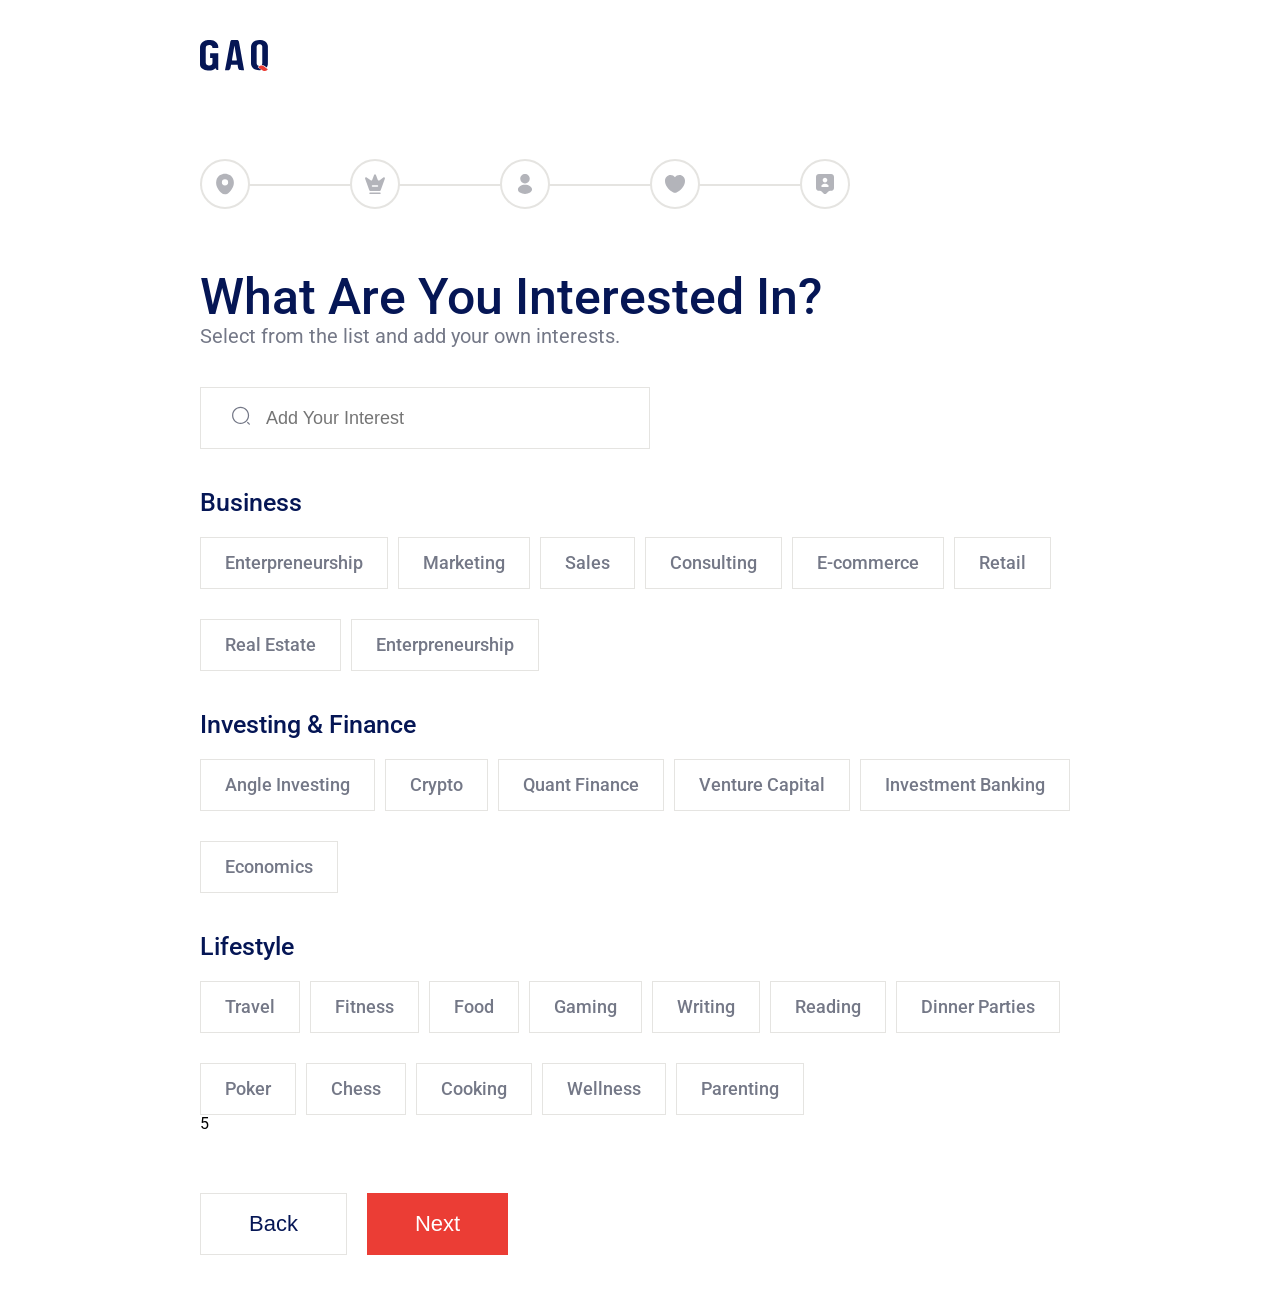
==== commit 90829170: "Block interests" ====
--- a/app/form.html
+++ b/app/form.html
@@ -253,7 +253,7 @@
                 </div> -->
 
 
-                <div class="form__step">
+                <!-- <div class="form__step">
 
                     <div class="section__title">Fill Your Profile</div>
                     <div class="section__text">This basic information will be shown to your matches every week. Tell us
@@ -325,16 +325,213 @@
                         </div>
                     </div>
 
-                </div>
-                <div class="form__step">4</div>
-                <div class="form__step">5</div>
-
-
-                <div class="step__buttons">
-                    <button class="btn__outline button prev__step">Back</button>
-                    <button class="btn button next__step">Next</button>
-                </div>
-            </div>
+                </div> -->
+
+
+                <div class="form__step">
+
+                    <div class="form__step">
+                        <div class="section__title">What Are You Interested In?</div>
+                        <div class="section__text">Select from the list and add your own interests.</div>
+
+
+                        <div class="form__input search__input ">
+                            <input type="text" class="input" placeholder="Add Your Interest">
+                            <div class="input__img">
+                                <svg width="20" height="20" fill="none" xmlns="http://www.w3.org/2000/svg">
+                                    <path
+                                        d="M9.583 18.125c-4.708 0-8.541-3.833-8.541-8.542 0-4.708 3.833-8.541 8.541-8.541 4.709 0 8.542 3.833 8.542 8.541 0 4.709-3.833 8.542-8.542 8.542zm0-15.833c-4.025 0-7.291 3.275-7.291 7.291 0 4.017 3.266 7.292 7.291 7.292s7.292-3.275 7.292-7.292c0-4.016-3.267-7.291-7.292-7.291zm8.75 16.666a.618.618 0 01-.441-.183l-1.667-1.667a.629.629 0 010-.883.629.629 0 01.883 0l1.667 1.667a.629.629 0 010 .883.618.618 0 01-.442.183z"
+                                        fill="#747887" />
+                                </svg>
+                            </div>
+                        </div>
+
+                        <div class="form__item">
+                            <div class="form__item-title">Business</div>
+
+                            <div class="interests">
+                                <label class="interest__item">
+                                    <input type="checkbox" class="interest__checkbox">
+                                    <div class="interest__text">Enterpreneurship</div>
+                                    <div class="interest__border"></div>
+                                </label>
+                                <label class="interest__item">
+                                    <input type="checkbox" class="interest__checkbox">
+                                    <div class="interest__text">Marketing</div>
+                                    <div class="interest__border"></div>
+
+                                </label>
+                                <label class="interest__item">
+                                    <input type="checkbox" class="interest__checkbox">
+                                    <div class="interest__text">Sales</div>
+                                    <div class="interest__border"></div>
+
+                                </label>
+                                <label class="interest__item">
+                                    <input type="checkbox" class="interest__checkbox">
+                                    <div class="interest__text">Consulting</div>
+                                    <div class="interest__border"></div>
+
+                                </label>
+                                <label class="interest__item">
+                                    <input type="checkbox" class="interest__checkbox">
+                                    <div class="interest__text">E-commerce</div>
+                                    <div class="interest__border"></div>
+
+                                </label>
+                                <label class="interest__item">
+                                    <input type="checkbox" class="interest__checkbox">
+                                    <div class="interest__text">Retail</div>
+                                    <div class="interest__border"></div>
+
+                                </label>
+                                <label class="interest__item">
+                                    <input type="checkbox" class="interest__checkbox">
+                                    <div class="interest__text">Real Estate</div>
+                                    <div class="interest__border"></div>
+
+                                </label>
+                                <label class="interest__item">
+                                    <input type="checkbox" class="interest__checkbox">
+                                    <div class="interest__text">Enterpreneurship</div>
+                                    <div class="interest__border"></div>
+
+                                </label>
+                            </div>
+                        </div>
+
+                        <div class="form__item">
+                            <div class="form__item-title">Investing & Finance</div>
+                            <div class="interests">
+                                <label class="interest__item">
+                                    <input type="checkbox" class="interest__checkbox">
+                                    <div class="interest__text">Angle Investing</div>
+                                    <div class="interest__border"></div>
+
+                                </label>
+                                <label class="interest__item">
+                                    <input type="checkbox" class="interest__checkbox">
+                                    <div class="interest__text">Crypto</div>
+                                    <div class="interest__border"></div>
+
+                                </label>
+                                <label class="interest__item">
+                                    <input type="checkbox" class="interest__checkbox">
+                                    <div class="interest__text">Quant Finance</div>
+                                    <div class="interest__border"></div>
+
+                                </label>
+                                <label class="interest__item">
+                                    <input type="checkbox" class="interest__checkbox">
+                                    <div class="interest__text">Venture Capital</div>
+                                    <div class="interest__border"></div>
+
+                                </label>
+                                <label class="interest__item">
+                                    <input type="checkbox" class="interest__checkbox">
+                                    <div class="interest__text">Investment Banking</div>
+                                    <div class="interest__border"></div>
+
+                                </label>
+                                <label class="interest__item">
+                                    <input type="checkbox" class="interest__checkbox">
+                                    <div class="interest__text">Economics</div>
+                                    <div class="interest__border"></div>
+
+                                </label>
+
+                            </div>
+                        </div>
+
+                        <div class="form__item">
+                            <div class="form__item-title">Lifestyle</div>
+                            <div class="interests">
+                                <label class="interest__item">
+                                    <input type="checkbox" class="interest__checkbox">
+                                    <div class="interest__text">Travel</div>
+                                    <div class="interest__border"></div>
+
+                                </label>
+                                <label class="interest__item">
+                                    <input type="checkbox" class="interest__checkbox">
+                                    <div class="interest__text">Fitness</div>
+                                    <div class="interest__border"></div>
+
+                                </label>
+                                <label class="interest__item">
+                                    <input type="checkbox" class="interest__checkbox">
+                                    <div class="interest__text">Food</div>
+                                    <div class="interest__border"></div>
+
+                                </label>
+                                <label class="interest__item">
+                                    <input type="checkbox" class="interest__checkbox">
+                                    <div class="interest__text">Gaming</div>
+                                    <div class="interest__border"></div>
+
+                                </label>
+                                <label class="interest__item">
+                                    <input type="checkbox" class="interest__checkbox">
+                                    <div class="interest__text">Writing</div>
+                                    <div class="interest__border"></div>
+
+                                </label>
+                                <label class="interest__item">
+                                    <input type="checkbox" class="interest__checkbox">
+                                    <div class="interest__text">Reading</div>
+                                    <div class="interest__border"></div>
+
+                                </label>
+                                <label class="interest__item">
+                                    <input type="checkbox" class="interest__checkbox">
+                                    <div class="interest__text">Dinner Parties</div>
+                                    <div class="interest__border"></div>
+
+                                </label>
+                                <label class="interest__item">
+                                    <input type="checkbox" class="interest__checkbox">
+                                    <div class="interest__text">Poker</div>
+                                    <div class="interest__border"></div>
+
+                                </label>
+                                <label class="interest__item">
+                                    <input type="checkbox" class="interest__checkbox">
+                                    <div class="interest__text">Chess</div>
+                                    <div class="interest__border"></div>
+
+                                </label>
+                                <label class="interest__item">
+                                    <input type="checkbox" class="interest__checkbox">
+                                    <div class="interest__text">Cooking</div>
+                                    <div class="interest__border"></div>
+
+                                </label>
+                                <label class="interest__item">
+                                    <input type="checkbox" class="interest__checkbox">
+                                    <div class="interest__text">Wellness</div>
+                                    <div class="interest__border"></div>
+
+                                </label>
+                                <label class="interest__item">
+                                    <input type="checkbox" class="interest__checkbox">
+                                    <div class="interest__text">Parenting</div>
+                                    <div class="interest__border"></div>
+
+                                </label>
+
+
+                            </div>
+                        </div>
+
+                    </div>
+                    <div class="form__step">5</div>
+
+
+                    <div class="step__buttons">
+                        <button class="btn__outline button prev__step">Back</button>
+                        <button class="btn button next__step">Next</button>
+                    </div>
+                </div>
         </form>
 
     </main>
--- a/app/css/style.min.css
+++ b/app/css/style.min.css
@@ -1,2 +1,2 @@
-*{margin:0;padding:0;outline:0;-webkit-box-sizing:border-box;box-sizing:border-box;overflow-anchor:none}*::after,*::before{-webkit-box-sizing:inherit;box-sizing:inherit;outline:0}*:active,*:focus,*:hover,*:visited{outline:0;-webkit-tap-highlight-color:transparent}html{line-height:1.15;-webkit-text-size-adjust:100%}body{padding:0;margin:0;overflow-x:hidden !important}button,input,hr,optgroup,select,textarea,br,p,h1,h2,h3,h4,h5,h6,blockquote,address{margin:0}progress,sub,sup{vertical-align:baseline}pre,code{overflow:auto;background:#eee;font-family:"Courier 10 Pitch",Courier,monospace;font-size:.9375rem;line-height:1.6;margin-bottom:1.6em;padding:1.6em;color:#000}embed,iframe,img,legend,object,pre,details,figure,video,audio,picture{max-width:100%;display:block;border:0;outline:0}a{background-color:transparent;text-decoration:unset}b,strong{font-weight:bold}i,em{font-style:italic}small{font-size:80%}sub,sup{font-size:75%;line-height:0;position:relative}sub{bottom:-0.25em}sup{top:-0.5em}img{border:none;height:auto}.hide,.hidden,[hidden]{display:none}cite,dfn,em,i{font-style:italic}code,kbd,tt,var{font-family:Monaco,Consolas,"Andale Mono","DejaVu Sans Mono",monospace;font-size:.9375rem}abbr,acronym{border-bottom:1px dotted #666;cursor:help}ins,mark{background:#fff9c0;text-decoration:none}big{font-size:125%}ul{list-style-type:none}ol,ul{margin:0;padding:0}ol li ol,ol li ul,ul li ol,ul li ul{margin:0;padding:0}table{margin:0;width:auto}dt{font-weight:700}dd{margin:0 1.5em 1.5em}input,textarea{padding:0;margin:0;outline:none;color:inherit;border-radius:0;-webkit-box-shadow:none;box-shadow:none;border:none}input::-webkit-input-placeholder, textarea::-webkit-input-placeholder{font-size:inherit}input::-moz-placeholder, textarea::-moz-placeholder{font-size:inherit}input:-ms-input-placeholder, textarea:-ms-input-placeholder{font-size:inherit}input::-ms-input-placeholder, textarea::-ms-input-placeholder{font-size:inherit}input::placeholder,textarea::placeholder{font-size:inherit}input:focus,input:hover,input:active,input.focus-visible,input.focus-within,textarea:focus,textarea:hover,textarea:active,textarea.focus-visible,textarea.focus-within{border-radius:0;-webkit-box-shadow:none;box-shadow:none;border:none}input:focus::-webkit-input-placeholder, input:hover::-webkit-input-placeholder, input:active::-webkit-input-placeholder, input.focus-visible::-webkit-input-placeholder, input.focus-within::-webkit-input-placeholder, textarea:focus::-webkit-input-placeholder, textarea:hover::-webkit-input-placeholder, textarea:active::-webkit-input-placeholder, textarea.focus-visible::-webkit-input-placeholder, textarea.focus-within::-webkit-input-placeholder{font-size:inherit}input:focus::-moz-placeholder, input:hover::-moz-placeholder, input:active::-moz-placeholder, input.focus-visible::-moz-placeholder, input.focus-within::-moz-placeholder, textarea:focus::-moz-placeholder, textarea:hover::-moz-placeholder, textarea:active::-moz-placeholder, textarea.focus-visible::-moz-placeholder, textarea.focus-within::-moz-placeholder{font-size:inherit}input:focus:-ms-input-placeholder, input:hover:-ms-input-placeholder, input:active:-ms-input-placeholder, input.focus-visible:-ms-input-placeholder, input.focus-within:-ms-input-placeholder, textarea:focus:-ms-input-placeholder, textarea:hover:-ms-input-placeholder, textarea:active:-ms-input-placeholder, textarea.focus-visible:-ms-input-placeholder, textarea.focus-within:-ms-input-placeholder{font-size:inherit}input:focus::-ms-input-placeholder, input:hover::-ms-input-placeholder, input:active::-ms-input-placeholder, input.focus-visible::-ms-input-placeholder, input.focus-within::-ms-input-placeholder, textarea:focus::-ms-input-placeholder, textarea:hover::-ms-input-placeholder, textarea:active::-ms-input-placeholder, textarea.focus-visible::-ms-input-placeholder, textarea.focus-within::-ms-input-placeholder{font-size:inherit}input:focus::placeholder,input:hover::placeholder,input:active::placeholder,input.focus-visible::placeholder,input.focus-within::placeholder,textarea:focus::placeholder,textarea:hover::placeholder,textarea:active::placeholder,textarea.focus-visible::placeholder,textarea.focus-within::placeholder{font-size:inherit}input::-webkit-search-cancel-button,textarea::-webkit-search-cancel-button{display:none;pointer-events:none;opacity:0;visibility:hidden}input:-webkit-autofill,input:-webkit-autofill:hover,input:-webkit-autofill:focus,input:-webkit-autofill:active,textarea:-webkit-autofill,textarea:-webkit-autofill:hover,textarea:-webkit-autofill:focus,textarea:-webkit-autofill:active{-webkit-transition:background-color 500000s ease-in-out 0s !important;transition:background-color 500000s ease-in-out 0s !important}select::-ms-expand{display:none}button,select,input,textarea,label{text-transform:unset;border:none;outline:none}[type=button],[type=reset],[type=submit],button{-webkit-appearance:button}[type=button]::-moz-focus-inner,[type=reset]::-moz-focus-inner,[type=submit]::-moz-focus-inner,button::-moz-focus-inner{border-style:none;padding:0}[type=button]:-moz-focusring,[type=reset]:-moz-focusring,[type=submit]:-moz-focusring,button:-moz-focusring{outline:none}[type=number]::-webkit-inner-spin-button,[type=number]::-webkit-outer-spin-button{height:auto}[type=search]::-webkit-search-decoration{-webkit-appearance:none}::-webkit-file-upload-button{-webkit-appearance:button;font:inherit}body{font-family:"Roboto",sans-serif}body.locked{overflow:hidden}.btn{background:#eb3d35;padding:18px 48px;display:-webkit-inline-box;display:-ms-inline-flexbox;display:inline-flex;-webkit-box-align:center;-ms-flex-align:center;align-items:center;gap:40px;font-style:normal;font-weight:500;font-size:22px;line-height:24px;color:#fff;max-width:-webkit-fit-content;max-width:-moz-fit-content;max-width:fit-content}.btn svg{-webkit-transition:.3s all ease;-o-transition:.3s all ease;transition:.3s all ease}.btn:hover{background:#e00606;-webkit-transition:.3s all ease;-o-transition:.3s all ease;transition:.3s all ease}.btn:hover svg{-webkit-transform:translateX(10px);-ms-transform:translateX(10px);transform:translateX(10px)}.btn__outline{padding:18px 48px;border:1px solid #e5e4e1;font-style:normal;font-weight:500;font-size:22px;line-height:24px;color:#051655;background:#fff}.btn__outline:hover{background:#051655;-webkit-transition:.3s all ease;-o-transition:.3s all ease;transition:.3s all ease;color:#fff}.section__title{font-style:normal;font-weight:500;font-size:50px;line-height:56px;color:#051655}.section__text{font-style:normal;font-weight:400;font-size:20px;line-height:22px;color:#747887;max-width:600px}main{padding:40px 200px}.header{display:-webkit-box;display:-ms-flexbox;display:flex;height:100vh;width:100%;overflow:hidden}.header__item{-webkit-box-flex:0;-ms-flex:0 1 50%;flex:0 1 50%}.header__item.image__item{background:url("../img/src/bg/bg.jpg") top/cover no-repeat}.header__item.info__item{padding:65px 100px;display:-webkit-box;display:-ms-flexbox;display:flex;-webkit-box-orient:vertical;-webkit-box-direction:normal;-ms-flex-direction:column;flex-direction:column}.logo{padding-bottom:88px;display:-webkit-box;display:-ms-flexbox;display:flex}.header__btn{margin-top:40px;padding:18px 30px}.link{margin-top:auto;font-style:normal;font-weight:400;font-size:18px;line-height:20px;color:#747887}.link a{color:#eb3d35}@media(max-width: 1199px){.section__title{font-size:38px;line-height:56px}.section__text{font-size:15px;line-height:22px}.link{font-size:15px;line-height:17px;text-align:center}.header__btn{font-size:14px}}@media(max-width: 991px){.section__title{text-align:center;font-size:40px;line-height:35px}.section__text{margin-top:10px;text-align:center;font-size:15px;line-height:27px}.header__btn{text-align:center;margin-top:40px;font-size:15px}svg{display:none}.logo{margin:0 auto}a{margin:0 auto}}@media(max-width: 800px){.section__title{font-size:30px;line-height:30px}.section__text{font-size:13px;line-height:18px}.header__btn{padding:10px;font-size:13px}.link{font-size:13px;line-height:15px}}@media(max-width: 575px){.header{display:-webkit-box;display:-ms-flexbox;display:flex;-webkit-box-orient:vertical;-webkit-box-direction:normal;-ms-flex-direction:column;flex-direction:column}.link{margin-top:15px;font-size:13px;line-height:17px}}.steps__numbers{display:-webkit-box;display:-ms-flexbox;display:flex;-webkit-box-align:center;-ms-flex-align:center;align-items:center;position:relative;max-width:650px;margin-bottom:60px}.form__input{display:-webkit-box;display:-ms-flexbox;display:flex;position:relative;border:1px solid #e5e4e1;max-width:450px}.form__input.search__input{margin-top:40px}.progress{position:absolute;top:50%;left:0;right:0;height:2px;background:#e5e4e1;z-index:-1}.step__number{display:-webkit-box;display:-ms-flexbox;display:flex;-webkit-box-pack:center;-ms-flex-pack:center;justify-content:center;-webkit-box-align:center;-ms-flex-align:center;align-items:center;border-radius:100%;width:50px;height:50px;border:2px solid #e5e4e1;margin-right:100px;-ms-flex-negative:0;flex-shrink:0;background:#fff}.step__buttons{margin-top:60px;gap:20px;display:-webkit-box;display:-ms-flexbox;display:flex}.input{padding:20px 20px 20px 65px;width:100%;outline:none;font-style:normal;font-weight:400;font-size:18px;line-height:20px;color:#747887}.input:focus{outline:1px solid #eb3d35}.input__img{position:absolute;left:30px;top:50%;-webkit-transform:translate(0, -50%);-ms-transform:translate(0, -50%);transform:translate(0, -50%)}.form__item{margin-top:40px}.form__item-title{font-style:normal;font-weight:500;font-size:25px;line-height:28px;color:#051655}.radio__buttons{display:-webkit-box;display:-ms-flexbox;display:flex;gap:20px;-ms-flex-wrap:wrap;flex-wrap:wrap;margin-top:20px}.radio__item{display:-webkit-box;display:-ms-flexbox;display:flex;max-width:360px;width:100%;padding:10px;background:#f3f6f9;-webkit-box-align:center;-ms-flex-align:center;align-items:center;position:relative}.radio__item .fake{width:30px;height:30px;border-radius:100%;border:1px solid #eb3d35;position:absolute;right:30px;top:50%;-webkit-transform:translate(0, -50%);-ms-transform:translate(0, -50%);transform:translate(0, -50%)}.radio__item .fake:after{position:absolute;content:"";width:20px;height:20px;background:#eb3d35;border-radius:100%;top:50%;left:50%;-webkit-transform:translate(-50%, -50%);-ms-transform:translate(-50%, -50%);transform:translate(-50%, -50%);opacity:0}.radio__item .text{font-style:normal;font-weight:500;font-size:20px;line-height:22px;margin-left:30px;color:#051655}.radio__item .img{width:60px;height:60px;background:#fff;display:-webkit-box;display:-ms-flexbox;display:flex;-webkit-box-pack:center;-ms-flex-pack:center;justify-content:center;-webkit-box-align:center;-ms-flex-align:center;align-items:center;padding:10px}.radio__item .img img{max-width:100%;width:100%;height:auto}.radio__item .border{position:absolute;border:1px solid #eb3d35;left:0;right:0;bottom:0;top:0;opacity:0}.radio__input{display:none}.radio__input:checked+.fake:after{opacity:1}.radio__input:checked~.border{opacity:1}.checkboxes{display:-webkit-box;display:-ms-flexbox;display:flex;gap:20px;-ms-flex-wrap:wrap;flex-wrap:wrap;margin-top:20px}.checkbox__item{display:-webkit-box;display:-ms-flexbox;display:flex;max-width:360px;width:100%;padding:10px;background:#f3f6f9;-webkit-box-align:center;-ms-flex-align:center;align-items:center;position:relative}.checkbox__item .img{width:60px;height:60px;padding:10px;background:#fff;display:-webkit-box;display:-ms-flexbox;display:flex;-webkit-box-pack:center;-ms-flex-pack:center;justify-content:center;-webkit-box-align:center;-ms-flex-align:center;align-items:center}.checkbox__item .img img{max-width:100%;width:100%;height:auto}.checkbox__item .text{font-style:normal;font-weight:500;font-size:20px;line-height:22px;margin-left:30px;color:#051655}.checkbox__item .fake{width:30px;height:30px;background:#fff;border:1px solid #e5e4e1;border-radius:5px;margin-left:auto;position:relative}.checkbox__item .fake:after{position:absolute;content:"";left:0;bottom:0;top:0;right:0;background:#eb3d35 url("./../img/src/checkbox/check.svg") no-repeat;background-position:center;border-radius:5px;opacity:0}.checkbox__item .border{position:absolute;left:0;right:0;bottom:0;top:0;border:1px solid #eb3d35;opacity:0}.checkbox__input{display:none}.checkbox__input:checked~.fake:after{opacity:1}.checkbox__input:checked~.border{opacity:1}.file__uploader{display:-webkit-box;display:-ms-flexbox;display:flex;max-width:1120px;height:100%;gap:40px;margin-top:40px}.file__uploader-item:first-child{-webkit-box-flex:0;-ms-flex:0 1 360px;flex:0 1 360px}.file__uploader-item:last-child{-webkit-box-flex:1;-ms-flex:1 1 auto;flex:1 1 auto}.file__label{display:-webkit-box;display:-ms-flexbox;display:flex;height:360px;width:360px;position:relative;background:#f3f6f9;border:2px dashed #051655;cursor:pointer}.file__input{display:none}.file__item{position:absolute;left:50%;top:50%;-webkit-transform:translate(-50%, -50%);-ms-transform:translate(-50%, -50%);transform:translate(-50%, -50%);display:-webkit-box;display:-ms-flexbox;display:flex;-webkit-box-orient:vertical;-webkit-box-direction:normal;-ms-flex-direction:column;flex-direction:column;-webkit-box-align:center;-ms-flex-align:center;align-items:center}.file__item-text{font-style:normal;font-weight:500;font-size:20px;line-height:22px;color:#051655;margin-top:30px}.profile__inputs{margin-top:17px}.profile__input{display:-webkit-box;display:-ms-flexbox;display:flex;width:100%;max-width:100%;margin-top:10px}.profile__input .input{width:100%;display:-webkit-box;display:-ms-flexbox;display:flex}
+*{margin:0;padding:0;outline:0;-webkit-box-sizing:border-box;box-sizing:border-box;overflow-anchor:none}*::after,*::before{-webkit-box-sizing:inherit;box-sizing:inherit;outline:0}*:active,*:focus,*:hover,*:visited{outline:0;-webkit-tap-highlight-color:transparent}html{line-height:1.15;-webkit-text-size-adjust:100%}body{padding:0;margin:0;overflow-x:hidden !important}button,input,hr,optgroup,select,textarea,br,p,h1,h2,h3,h4,h5,h6,blockquote,address{margin:0}progress,sub,sup{vertical-align:baseline}pre,code{overflow:auto;background:#eee;font-family:"Courier 10 Pitch",Courier,monospace;font-size:.9375rem;line-height:1.6;margin-bottom:1.6em;padding:1.6em;color:#000}embed,iframe,img,legend,object,pre,details,figure,video,audio,picture{max-width:100%;display:block;border:0;outline:0}a{background-color:transparent;text-decoration:unset}b,strong{font-weight:bold}i,em{font-style:italic}small{font-size:80%}sub,sup{font-size:75%;line-height:0;position:relative}sub{bottom:-0.25em}sup{top:-0.5em}img{border:none;height:auto}.hide,.hidden,[hidden]{display:none}cite,dfn,em,i{font-style:italic}code,kbd,tt,var{font-family:Monaco,Consolas,"Andale Mono","DejaVu Sans Mono",monospace;font-size:.9375rem}abbr,acronym{border-bottom:1px dotted #666;cursor:help}ins,mark{background:#fff9c0;text-decoration:none}big{font-size:125%}ul{list-style-type:none}ol,ul{margin:0;padding:0}ol li ol,ol li ul,ul li ol,ul li ul{margin:0;padding:0}table{margin:0;width:auto}dt{font-weight:700}dd{margin:0 1.5em 1.5em}input,textarea{padding:0;margin:0;outline:none;color:inherit;border-radius:0;-webkit-box-shadow:none;box-shadow:none;border:none}input::-webkit-input-placeholder, textarea::-webkit-input-placeholder{font-size:inherit}input::-moz-placeholder, textarea::-moz-placeholder{font-size:inherit}input:-ms-input-placeholder, textarea:-ms-input-placeholder{font-size:inherit}input::-ms-input-placeholder, textarea::-ms-input-placeholder{font-size:inherit}input::placeholder,textarea::placeholder{font-size:inherit}input:focus,input:hover,input:active,input.focus-visible,input.focus-within,textarea:focus,textarea:hover,textarea:active,textarea.focus-visible,textarea.focus-within{border-radius:0;-webkit-box-shadow:none;box-shadow:none;border:none}input:focus::-webkit-input-placeholder, input:hover::-webkit-input-placeholder, input:active::-webkit-input-placeholder, input.focus-visible::-webkit-input-placeholder, input.focus-within::-webkit-input-placeholder, textarea:focus::-webkit-input-placeholder, textarea:hover::-webkit-input-placeholder, textarea:active::-webkit-input-placeholder, textarea.focus-visible::-webkit-input-placeholder, textarea.focus-within::-webkit-input-placeholder{font-size:inherit}input:focus::-moz-placeholder, input:hover::-moz-placeholder, input:active::-moz-placeholder, input.focus-visible::-moz-placeholder, input.focus-within::-moz-placeholder, textarea:focus::-moz-placeholder, textarea:hover::-moz-placeholder, textarea:active::-moz-placeholder, textarea.focus-visible::-moz-placeholder, textarea.focus-within::-moz-placeholder{font-size:inherit}input:focus:-ms-input-placeholder, input:hover:-ms-input-placeholder, input:active:-ms-input-placeholder, input.focus-visible:-ms-input-placeholder, input.focus-within:-ms-input-placeholder, textarea:focus:-ms-input-placeholder, textarea:hover:-ms-input-placeholder, textarea:active:-ms-input-placeholder, textarea.focus-visible:-ms-input-placeholder, textarea.focus-within:-ms-input-placeholder{font-size:inherit}input:focus::-ms-input-placeholder, input:hover::-ms-input-placeholder, input:active::-ms-input-placeholder, input.focus-visible::-ms-input-placeholder, input.focus-within::-ms-input-placeholder, textarea:focus::-ms-input-placeholder, textarea:hover::-ms-input-placeholder, textarea:active::-ms-input-placeholder, textarea.focus-visible::-ms-input-placeholder, textarea.focus-within::-ms-input-placeholder{font-size:inherit}input:focus::placeholder,input:hover::placeholder,input:active::placeholder,input.focus-visible::placeholder,input.focus-within::placeholder,textarea:focus::placeholder,textarea:hover::placeholder,textarea:active::placeholder,textarea.focus-visible::placeholder,textarea.focus-within::placeholder{font-size:inherit}input::-webkit-search-cancel-button,textarea::-webkit-search-cancel-button{display:none;pointer-events:none;opacity:0;visibility:hidden}input:-webkit-autofill,input:-webkit-autofill:hover,input:-webkit-autofill:focus,input:-webkit-autofill:active,textarea:-webkit-autofill,textarea:-webkit-autofill:hover,textarea:-webkit-autofill:focus,textarea:-webkit-autofill:active{-webkit-transition:background-color 500000s ease-in-out 0s !important;transition:background-color 500000s ease-in-out 0s !important}select::-ms-expand{display:none}button,select,input,textarea,label{text-transform:unset;border:none;outline:none}[type=button],[type=reset],[type=submit],button{-webkit-appearance:button}[type=button]::-moz-focus-inner,[type=reset]::-moz-focus-inner,[type=submit]::-moz-focus-inner,button::-moz-focus-inner{border-style:none;padding:0}[type=button]:-moz-focusring,[type=reset]:-moz-focusring,[type=submit]:-moz-focusring,button:-moz-focusring{outline:none}[type=number]::-webkit-inner-spin-button,[type=number]::-webkit-outer-spin-button{height:auto}[type=search]::-webkit-search-decoration{-webkit-appearance:none}::-webkit-file-upload-button{-webkit-appearance:button;font:inherit}body{font-family:"Roboto",sans-serif}body.locked{overflow:hidden}.btn{background:#eb3d35;padding:18px 48px;display:-webkit-inline-box;display:-ms-inline-flexbox;display:inline-flex;-webkit-box-align:center;-ms-flex-align:center;align-items:center;gap:40px;font-style:normal;font-weight:500;font-size:22px;line-height:24px;color:#fff;max-width:-webkit-fit-content;max-width:-moz-fit-content;max-width:fit-content}.btn svg{-webkit-transition:.3s all ease;-o-transition:.3s all ease;transition:.3s all ease}.btn:hover{background:#e00606;-webkit-transition:.3s all ease;-o-transition:.3s all ease;transition:.3s all ease}.btn:hover svg{-webkit-transform:translateX(10px);-ms-transform:translateX(10px);transform:translateX(10px)}.btn__outline{padding:18px 48px;border:1px solid #e5e4e1;font-style:normal;font-weight:500;font-size:22px;line-height:24px;color:#051655;background:#fff}.btn__outline:hover{background:#051655;-webkit-transition:.3s all ease;-o-transition:.3s all ease;transition:.3s all ease;color:#fff}.section__title{font-style:normal;font-weight:500;font-size:50px;line-height:56px;color:#051655}.section__text{font-style:normal;font-weight:400;font-size:20px;line-height:22px;color:#747887;max-width:600px}main{padding:40px 200px}.header{display:-webkit-box;display:-ms-flexbox;display:flex;height:100vh;width:100%;overflow:hidden}.header__item{-webkit-box-flex:0;-ms-flex:0 1 50%;flex:0 1 50%}.header__item.image__item{background:url("../img/src/bg/bg.jpg") top/cover no-repeat}.header__item.info__item{padding:65px 100px;display:-webkit-box;display:-ms-flexbox;display:flex;-webkit-box-orient:vertical;-webkit-box-direction:normal;-ms-flex-direction:column;flex-direction:column}.logo{padding-bottom:88px;display:-webkit-box;display:-ms-flexbox;display:flex}.header__btn{margin-top:40px;padding:18px 30px}.link{margin-top:auto;font-style:normal;font-weight:400;font-size:18px;line-height:20px;color:#747887}.link a{color:#eb3d35}@media(max-width: 1199px){.section__title{font-size:38px;line-height:56px}.section__text{font-size:15px;line-height:22px}.link{font-size:15px;line-height:17px;text-align:center}.header__btn{font-size:14px}}@media(max-width: 991px){.section__title{text-align:center;font-size:40px;line-height:35px}.section__text{margin-top:10px;text-align:center;font-size:15px;line-height:27px}.header__btn{text-align:center;margin-top:40px;font-size:15px}svg{display:none}.logo{margin:0 auto}a{margin:0 auto}}@media(max-width: 800px){.section__title{font-size:30px;line-height:30px}.section__text{font-size:13px;line-height:18px}.header__btn{padding:10px;font-size:13px}.link{font-size:13px;line-height:15px}}@media(max-width: 575px){.header{display:-webkit-box;display:-ms-flexbox;display:flex;-webkit-box-orient:vertical;-webkit-box-direction:normal;-ms-flex-direction:column;flex-direction:column}.link{margin-top:15px;font-size:13px;line-height:17px}}.steps__numbers{display:-webkit-box;display:-ms-flexbox;display:flex;-webkit-box-align:center;-ms-flex-align:center;align-items:center;position:relative;max-width:650px;margin-bottom:60px}.form__input{display:-webkit-box;display:-ms-flexbox;display:flex;position:relative;border:1px solid #e5e4e1;max-width:450px}.form__input.search__input{margin-top:40px}.progress{position:absolute;top:50%;left:0;right:0;height:2px;background:#e5e4e1;z-index:-1}.step__number{display:-webkit-box;display:-ms-flexbox;display:flex;-webkit-box-pack:center;-ms-flex-pack:center;justify-content:center;-webkit-box-align:center;-ms-flex-align:center;align-items:center;border-radius:100%;width:50px;height:50px;border:2px solid #e5e4e1;margin-right:100px;-ms-flex-negative:0;flex-shrink:0;background:#fff}.step__buttons{margin-top:60px;gap:20px;display:-webkit-box;display:-ms-flexbox;display:flex}.input{padding:20px 20px 20px 65px;width:100%;outline:none;font-style:normal;font-weight:400;font-size:18px;line-height:20px;color:#747887}.input:focus{outline:1px solid #eb3d35}.input__img{position:absolute;left:30px;top:50%;-webkit-transform:translate(0, -50%);-ms-transform:translate(0, -50%);transform:translate(0, -50%)}.form__item{margin-top:40px}.form__item-title{font-style:normal;font-weight:500;font-size:25px;line-height:28px;color:#051655}.radio__buttons{display:-webkit-box;display:-ms-flexbox;display:flex;gap:20px;-ms-flex-wrap:wrap;flex-wrap:wrap;margin-top:20px}.radio__item{display:-webkit-box;display:-ms-flexbox;display:flex;max-width:360px;width:100%;padding:10px;background:#f3f6f9;-webkit-box-align:center;-ms-flex-align:center;align-items:center;position:relative}.radio__item .fake{width:30px;height:30px;border-radius:100%;border:1px solid #eb3d35;position:absolute;right:30px;top:50%;-webkit-transform:translate(0, -50%);-ms-transform:translate(0, -50%);transform:translate(0, -50%)}.radio__item .fake:after{position:absolute;content:"";width:20px;height:20px;background:#eb3d35;border-radius:100%;top:50%;left:50%;-webkit-transform:translate(-50%, -50%);-ms-transform:translate(-50%, -50%);transform:translate(-50%, -50%);opacity:0}.radio__item .text{font-style:normal;font-weight:500;font-size:20px;line-height:22px;margin-left:30px;color:#051655}.radio__item .img{width:60px;height:60px;background:#fff;display:-webkit-box;display:-ms-flexbox;display:flex;-webkit-box-pack:center;-ms-flex-pack:center;justify-content:center;-webkit-box-align:center;-ms-flex-align:center;align-items:center;padding:10px}.radio__item .img img{max-width:100%;width:100%;height:auto}.radio__item .border{position:absolute;border:1px solid #eb3d35;left:0;right:0;bottom:0;top:0;opacity:0}.radio__input{display:none}.radio__input:checked+.fake:after{opacity:1}.radio__input:checked~.border{opacity:1}.checkboxes{display:-webkit-box;display:-ms-flexbox;display:flex;gap:20px;-ms-flex-wrap:wrap;flex-wrap:wrap;margin-top:20px}.checkbox__item{display:-webkit-box;display:-ms-flexbox;display:flex;max-width:360px;width:100%;padding:10px;background:#f3f6f9;-webkit-box-align:center;-ms-flex-align:center;align-items:center;position:relative}.checkbox__item .img{width:60px;height:60px;padding:10px;background:#fff;display:-webkit-box;display:-ms-flexbox;display:flex;-webkit-box-pack:center;-ms-flex-pack:center;justify-content:center;-webkit-box-align:center;-ms-flex-align:center;align-items:center}.checkbox__item .img img{max-width:100%;width:100%;height:auto}.checkbox__item .text{font-style:normal;font-weight:500;font-size:20px;line-height:22px;margin-left:30px;color:#051655}.checkbox__item .fake{width:30px;height:30px;background:#fff;border:1px solid #e5e4e1;border-radius:5px;margin-left:auto;position:relative}.checkbox__item .fake:after{position:absolute;content:"";left:0;bottom:0;top:0;right:0;background:#eb3d35 url("./../img/src/checkbox/check.svg") no-repeat;background-position:center;border-radius:5px;opacity:0}.checkbox__item .border{position:absolute;left:0;right:0;bottom:0;top:0;border:1px solid #eb3d35;opacity:0}.checkbox__input{display:none}.checkbox__input:checked~.fake:after{opacity:1}.checkbox__input:checked~.border{opacity:1}.file__uploader{display:-webkit-box;display:-ms-flexbox;display:flex;max-width:1120px;height:100%;gap:40px;margin-top:40px}.file__uploader-item:first-child{-webkit-box-flex:0;-ms-flex:0 1 360px;flex:0 1 360px}.file__uploader-item:last-child{-webkit-box-flex:1;-ms-flex:1 1 auto;flex:1 1 auto}.file__label{display:-webkit-box;display:-ms-flexbox;display:flex;height:360px;width:360px;position:relative;background:#f3f6f9;border:2px dashed #051655;cursor:pointer}.file__input{display:none}.file__item{position:absolute;left:50%;top:50%;-webkit-transform:translate(-50%, -50%);-ms-transform:translate(-50%, -50%);transform:translate(-50%, -50%);display:-webkit-box;display:-ms-flexbox;display:flex;-webkit-box-orient:vertical;-webkit-box-direction:normal;-ms-flex-direction:column;flex-direction:column;-webkit-box-align:center;-ms-flex-align:center;align-items:center}.file__item-text{font-style:normal;font-weight:500;font-size:20px;line-height:22px;color:#051655;margin-top:30px}.profile__inputs{margin-top:17px}.profile__input{display:-webkit-box;display:-ms-flexbox;display:flex;width:100%;max-width:100%;margin-top:10px}.profile__input .input{width:100%;display:-webkit-box;display:-ms-flexbox;display:flex}.interests{display:-webkit-box;display:-ms-flexbox;display:flex;-ms-flex-wrap:wrap;flex-wrap:wrap;gap:10px}.interest__item{display:-webkit-box;display:-ms-flexbox;display:flex;padding:15px 24px;background:#fff;border:1px solid #e5e4e1;margin-top:20px;cursor:pointer;position:relative}.interest__checkbox{display:none}.interest__checkbox:checked~.interest__text{color:#051655}.interest__checkbox:checked~.interest__border{opacity:1}.interest__text{font-style:normal;font-weight:500;font-size:18px;line-height:20px;color:#747887}.interest__border{position:absolute;left:0;top:0;right:0;bottom:0;border:1px solid #051655;opacity:0}
 /*# sourceMappingURL=../css/style.min.css.map */
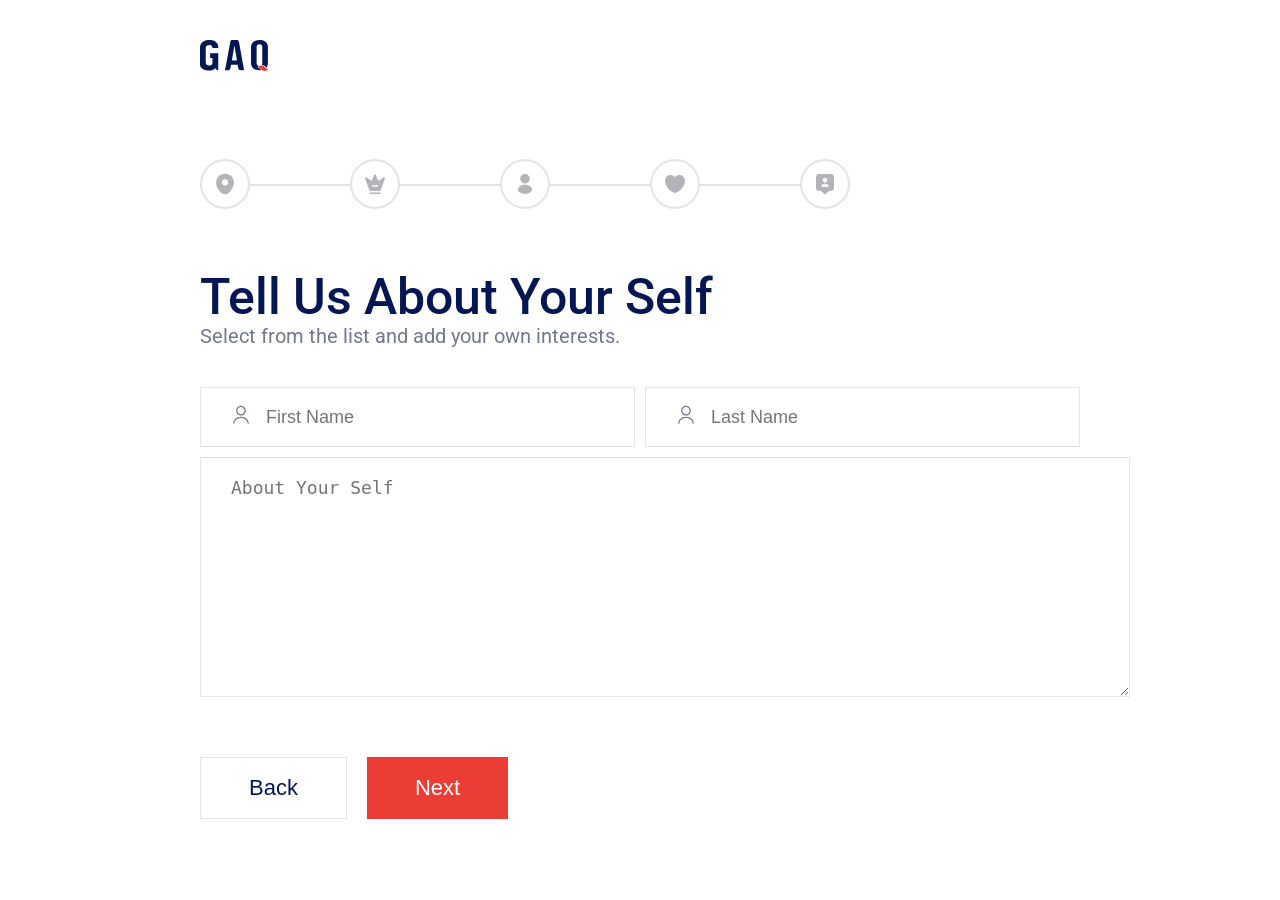
==== commit e553409c: "About step" ====
--- a/app/form.html
+++ b/app/form.html
@@ -328,7 +328,7 @@
                 </div> -->
 
 
-                <div class="form__step">
+                <!-- <div class="form__step">
 
                     <div class="form__step">
                         <div class="section__title">What Are You Interested In?</div>
@@ -524,14 +524,63 @@
                         </div>
 
                     </div>
-                    <div class="form__step">5</div>
+                </div> -->
+
+                    <div class="form__step">
+
+                        <div class="section__title">Tell Us About Your Self</div>
+                        <div class="section__text">Select from the list and add your own interests.</div>
+                       
+                        
+                                <div class="form__item">
+                                    <div class="about">
+    
+                                    <div class="about-item">
+                        
+                                    <div class="about__inputs">
+    
+                                        <div class="form__input about__input ">
+                                            <input type="text" class="input" placeholder="First Name">
+                                            <div class="input__img">
+                                                <svg width="20" height="20" viewBox="0 0 20 20" fill="none" xmlns="http://www.w3.org/2000/svg">
+                                                    <path d="M10 10.6251C7.35834 10.6251 5.20834 8.47508 5.20834 5.83341C5.20834 3.19175 7.35834 1.04175 10 1.04175C12.6417 1.04175 14.7917 3.19175 14.7917 5.83341C14.7917 8.47508 12.6417 10.6251 10 10.6251ZM10 2.29175C8.05001 2.29175 6.45834 3.88341 6.45834 5.83341C6.45834 7.78341 8.05001 9.37508 10 9.37508C11.95 9.37508 13.5417 7.78341 13.5417 5.83341C13.5417 3.88341 11.95 2.29175 10 2.29175Z" fill="#747887"/>
+                                                    <path d="M17.1585 18.9583C16.8168 18.9583 16.5335 18.675 16.5335 18.3333C16.5335 15.4583 13.6001 13.125 10.0001 13.125C6.40013 13.125 3.4668 15.4583 3.4668 18.3333C3.4668 18.675 3.18346 18.9583 2.8418 18.9583C2.50013 18.9583 2.2168 18.675 2.2168 18.3333C2.2168 14.775 5.70846 11.875 10.0001 11.875C14.2918 11.875 17.7835 14.775 17.7835 18.3333C17.7835 18.675 17.5001 18.9583 17.1585 18.9583Z" fill="#747887"/>
+                                                    </svg>
+                                                    
+        
+                                            </div>
+                                        </div>
+        
+        
+                                        <div class="form__input about__input ">
+                                            <input type="text" class="input" placeholder="Last Name">
+                                            <div class="input__img">
+                                         
+                                                <svg width="20" height="20" viewBox="0 0 20 20" fill="none" xmlns="http://www.w3.org/2000/svg">
+                                                    <path d="M10 10.6251C7.35834 10.6251 5.20834 8.47508 5.20834 5.83341C5.20834 3.19175 7.35834 1.04175 10 1.04175C12.6417 1.04175 14.7917 3.19175 14.7917 5.83341C14.7917 8.47508 12.6417 10.6251 10 10.6251ZM10 2.29175C8.05001 2.29175 6.45834 3.88341 6.45834 5.83341C6.45834 7.78341 8.05001 9.37508 10 9.37508C11.95 9.37508 13.5417 7.78341 13.5417 5.83341C13.5417 3.88341 11.95 2.29175 10 2.29175Z" fill="#747887"/>
+                                                    <path d="M17.1585 18.9583C16.8168 18.9583 16.5335 18.675 16.5335 18.3333C16.5335 15.4583 13.6001 13.125 10.0001 13.125C6.40013 13.125 3.4668 15.4583 3.4668 18.3333C3.4668 18.675 3.18346 18.9583 2.8418 18.9583C2.50013 18.9583 2.2168 18.675 2.2168 18.3333C2.2168 14.775 5.70846 11.875 10.0001 11.875C14.2918 11.875 17.7835 14.775 17.7835 18.3333C17.7835 18.675 17.5001 18.9583 17.1585 18.9583Z" fill="#747887"/>
+                                                    </svg>
+                                                    
+                                            </div>
+                                        </div>
+                                    </div>
+                                    <div class="form__input textarea__input">
+                                        <textarea type="textarea" class="input input__textarea" placeholder="About Your Self"  rows="10" columns="40"></textarea>
+                                    </div>
+                                
+                                </div>
+                            </div>
+                        </div>
+    
+                    </div> 
+                    </div>
 
 
                     <div class="step__buttons">
                         <button class="btn__outline button prev__step">Back</button>
                         <button class="btn button next__step">Next</button>
                     </div>
-                </div>
+               
         </form>
 
     </main>
--- a/app/css/style.min.css
+++ b/app/css/style.min.css
@@ -1,2 +1,2 @@
-*{margin:0;padding:0;outline:0;-webkit-box-sizing:border-box;box-sizing:border-box;overflow-anchor:none}*::after,*::before{-webkit-box-sizing:inherit;box-sizing:inherit;outline:0}*:active,*:focus,*:hover,*:visited{outline:0;-webkit-tap-highlight-color:transparent}html{line-height:1.15;-webkit-text-size-adjust:100%}body{padding:0;margin:0;overflow-x:hidden !important}button,input,hr,optgroup,select,textarea,br,p,h1,h2,h3,h4,h5,h6,blockquote,address{margin:0}progress,sub,sup{vertical-align:baseline}pre,code{overflow:auto;background:#eee;font-family:"Courier 10 Pitch",Courier,monospace;font-size:.9375rem;line-height:1.6;margin-bottom:1.6em;padding:1.6em;color:#000}embed,iframe,img,legend,object,pre,details,figure,video,audio,picture{max-width:100%;display:block;border:0;outline:0}a{background-color:transparent;text-decoration:unset}b,strong{font-weight:bold}i,em{font-style:italic}small{font-size:80%}sub,sup{font-size:75%;line-height:0;position:relative}sub{bottom:-0.25em}sup{top:-0.5em}img{border:none;height:auto}.hide,.hidden,[hidden]{display:none}cite,dfn,em,i{font-style:italic}code,kbd,tt,var{font-family:Monaco,Consolas,"Andale Mono","DejaVu Sans Mono",monospace;font-size:.9375rem}abbr,acronym{border-bottom:1px dotted #666;cursor:help}ins,mark{background:#fff9c0;text-decoration:none}big{font-size:125%}ul{list-style-type:none}ol,ul{margin:0;padding:0}ol li ol,ol li ul,ul li ol,ul li ul{margin:0;padding:0}table{margin:0;width:auto}dt{font-weight:700}dd{margin:0 1.5em 1.5em}input,textarea{padding:0;margin:0;outline:none;color:inherit;border-radius:0;-webkit-box-shadow:none;box-shadow:none;border:none}input::-webkit-input-placeholder, textarea::-webkit-input-placeholder{font-size:inherit}input::-moz-placeholder, textarea::-moz-placeholder{font-size:inherit}input:-ms-input-placeholder, textarea:-ms-input-placeholder{font-size:inherit}input::-ms-input-placeholder, textarea::-ms-input-placeholder{font-size:inherit}input::placeholder,textarea::placeholder{font-size:inherit}input:focus,input:hover,input:active,input.focus-visible,input.focus-within,textarea:focus,textarea:hover,textarea:active,textarea.focus-visible,textarea.focus-within{border-radius:0;-webkit-box-shadow:none;box-shadow:none;border:none}input:focus::-webkit-input-placeholder, input:hover::-webkit-input-placeholder, input:active::-webkit-input-placeholder, input.focus-visible::-webkit-input-placeholder, input.focus-within::-webkit-input-placeholder, textarea:focus::-webkit-input-placeholder, textarea:hover::-webkit-input-placeholder, textarea:active::-webkit-input-placeholder, textarea.focus-visible::-webkit-input-placeholder, textarea.focus-within::-webkit-input-placeholder{font-size:inherit}input:focus::-moz-placeholder, input:hover::-moz-placeholder, input:active::-moz-placeholder, input.focus-visible::-moz-placeholder, input.focus-within::-moz-placeholder, textarea:focus::-moz-placeholder, textarea:hover::-moz-placeholder, textarea:active::-moz-placeholder, textarea.focus-visible::-moz-placeholder, textarea.focus-within::-moz-placeholder{font-size:inherit}input:focus:-ms-input-placeholder, input:hover:-ms-input-placeholder, input:active:-ms-input-placeholder, input.focus-visible:-ms-input-placeholder, input.focus-within:-ms-input-placeholder, textarea:focus:-ms-input-placeholder, textarea:hover:-ms-input-placeholder, textarea:active:-ms-input-placeholder, textarea.focus-visible:-ms-input-placeholder, textarea.focus-within:-ms-input-placeholder{font-size:inherit}input:focus::-ms-input-placeholder, input:hover::-ms-input-placeholder, input:active::-ms-input-placeholder, input.focus-visible::-ms-input-placeholder, input.focus-within::-ms-input-placeholder, textarea:focus::-ms-input-placeholder, textarea:hover::-ms-input-placeholder, textarea:active::-ms-input-placeholder, textarea.focus-visible::-ms-input-placeholder, textarea.focus-within::-ms-input-placeholder{font-size:inherit}input:focus::placeholder,input:hover::placeholder,input:active::placeholder,input.focus-visible::placeholder,input.focus-within::placeholder,textarea:focus::placeholder,textarea:hover::placeholder,textarea:active::placeholder,textarea.focus-visible::placeholder,textarea.focus-within::placeholder{font-size:inherit}input::-webkit-search-cancel-button,textarea::-webkit-search-cancel-button{display:none;pointer-events:none;opacity:0;visibility:hidden}input:-webkit-autofill,input:-webkit-autofill:hover,input:-webkit-autofill:focus,input:-webkit-autofill:active,textarea:-webkit-autofill,textarea:-webkit-autofill:hover,textarea:-webkit-autofill:focus,textarea:-webkit-autofill:active{-webkit-transition:background-color 500000s ease-in-out 0s !important;transition:background-color 500000s ease-in-out 0s !important}select::-ms-expand{display:none}button,select,input,textarea,label{text-transform:unset;border:none;outline:none}[type=button],[type=reset],[type=submit],button{-webkit-appearance:button}[type=button]::-moz-focus-inner,[type=reset]::-moz-focus-inner,[type=submit]::-moz-focus-inner,button::-moz-focus-inner{border-style:none;padding:0}[type=button]:-moz-focusring,[type=reset]:-moz-focusring,[type=submit]:-moz-focusring,button:-moz-focusring{outline:none}[type=number]::-webkit-inner-spin-button,[type=number]::-webkit-outer-spin-button{height:auto}[type=search]::-webkit-search-decoration{-webkit-appearance:none}::-webkit-file-upload-button{-webkit-appearance:button;font:inherit}body{font-family:"Roboto",sans-serif}body.locked{overflow:hidden}.btn{background:#eb3d35;padding:18px 48px;display:-webkit-inline-box;display:-ms-inline-flexbox;display:inline-flex;-webkit-box-align:center;-ms-flex-align:center;align-items:center;gap:40px;font-style:normal;font-weight:500;font-size:22px;line-height:24px;color:#fff;max-width:-webkit-fit-content;max-width:-moz-fit-content;max-width:fit-content}.btn svg{-webkit-transition:.3s all ease;-o-transition:.3s all ease;transition:.3s all ease}.btn:hover{background:#e00606;-webkit-transition:.3s all ease;-o-transition:.3s all ease;transition:.3s all ease}.btn:hover svg{-webkit-transform:translateX(10px);-ms-transform:translateX(10px);transform:translateX(10px)}.btn__outline{padding:18px 48px;border:1px solid #e5e4e1;font-style:normal;font-weight:500;font-size:22px;line-height:24px;color:#051655;background:#fff}.btn__outline:hover{background:#051655;-webkit-transition:.3s all ease;-o-transition:.3s all ease;transition:.3s all ease;color:#fff}.section__title{font-style:normal;font-weight:500;font-size:50px;line-height:56px;color:#051655}.section__text{font-style:normal;font-weight:400;font-size:20px;line-height:22px;color:#747887;max-width:600px}main{padding:40px 200px}.header{display:-webkit-box;display:-ms-flexbox;display:flex;height:100vh;width:100%;overflow:hidden}.header__item{-webkit-box-flex:0;-ms-flex:0 1 50%;flex:0 1 50%}.header__item.image__item{background:url("../img/src/bg/bg.jpg") top/cover no-repeat}.header__item.info__item{padding:65px 100px;display:-webkit-box;display:-ms-flexbox;display:flex;-webkit-box-orient:vertical;-webkit-box-direction:normal;-ms-flex-direction:column;flex-direction:column}.logo{padding-bottom:88px;display:-webkit-box;display:-ms-flexbox;display:flex}.header__btn{margin-top:40px;padding:18px 30px}.link{margin-top:auto;font-style:normal;font-weight:400;font-size:18px;line-height:20px;color:#747887}.link a{color:#eb3d35}@media(max-width: 1199px){.section__title{font-size:38px;line-height:56px}.section__text{font-size:15px;line-height:22px}.link{font-size:15px;line-height:17px;text-align:center}.header__btn{font-size:14px}}@media(max-width: 991px){.section__title{text-align:center;font-size:40px;line-height:35px}.section__text{margin-top:10px;text-align:center;font-size:15px;line-height:27px}.header__btn{text-align:center;margin-top:40px;font-size:15px}svg{display:none}.logo{margin:0 auto}a{margin:0 auto}}@media(max-width: 800px){.section__title{font-size:30px;line-height:30px}.section__text{font-size:13px;line-height:18px}.header__btn{padding:10px;font-size:13px}.link{font-size:13px;line-height:15px}}@media(max-width: 575px){.header{display:-webkit-box;display:-ms-flexbox;display:flex;-webkit-box-orient:vertical;-webkit-box-direction:normal;-ms-flex-direction:column;flex-direction:column}.link{margin-top:15px;font-size:13px;line-height:17px}}.steps__numbers{display:-webkit-box;display:-ms-flexbox;display:flex;-webkit-box-align:center;-ms-flex-align:center;align-items:center;position:relative;max-width:650px;margin-bottom:60px}.form__input{display:-webkit-box;display:-ms-flexbox;display:flex;position:relative;border:1px solid #e5e4e1;max-width:450px}.form__input.search__input{margin-top:40px}.progress{position:absolute;top:50%;left:0;right:0;height:2px;background:#e5e4e1;z-index:-1}.step__number{display:-webkit-box;display:-ms-flexbox;display:flex;-webkit-box-pack:center;-ms-flex-pack:center;justify-content:center;-webkit-box-align:center;-ms-flex-align:center;align-items:center;border-radius:100%;width:50px;height:50px;border:2px solid #e5e4e1;margin-right:100px;-ms-flex-negative:0;flex-shrink:0;background:#fff}.step__buttons{margin-top:60px;gap:20px;display:-webkit-box;display:-ms-flexbox;display:flex}.input{padding:20px 20px 20px 65px;width:100%;outline:none;font-style:normal;font-weight:400;font-size:18px;line-height:20px;color:#747887}.input:focus{outline:1px solid #eb3d35}.input__img{position:absolute;left:30px;top:50%;-webkit-transform:translate(0, -50%);-ms-transform:translate(0, -50%);transform:translate(0, -50%)}.form__item{margin-top:40px}.form__item-title{font-style:normal;font-weight:500;font-size:25px;line-height:28px;color:#051655}.radio__buttons{display:-webkit-box;display:-ms-flexbox;display:flex;gap:20px;-ms-flex-wrap:wrap;flex-wrap:wrap;margin-top:20px}.radio__item{display:-webkit-box;display:-ms-flexbox;display:flex;max-width:360px;width:100%;padding:10px;background:#f3f6f9;-webkit-box-align:center;-ms-flex-align:center;align-items:center;position:relative}.radio__item .fake{width:30px;height:30px;border-radius:100%;border:1px solid #eb3d35;position:absolute;right:30px;top:50%;-webkit-transform:translate(0, -50%);-ms-transform:translate(0, -50%);transform:translate(0, -50%)}.radio__item .fake:after{position:absolute;content:"";width:20px;height:20px;background:#eb3d35;border-radius:100%;top:50%;left:50%;-webkit-transform:translate(-50%, -50%);-ms-transform:translate(-50%, -50%);transform:translate(-50%, -50%);opacity:0}.radio__item .text{font-style:normal;font-weight:500;font-size:20px;line-height:22px;margin-left:30px;color:#051655}.radio__item .img{width:60px;height:60px;background:#fff;display:-webkit-box;display:-ms-flexbox;display:flex;-webkit-box-pack:center;-ms-flex-pack:center;justify-content:center;-webkit-box-align:center;-ms-flex-align:center;align-items:center;padding:10px}.radio__item .img img{max-width:100%;width:100%;height:auto}.radio__item .border{position:absolute;border:1px solid #eb3d35;left:0;right:0;bottom:0;top:0;opacity:0}.radio__input{display:none}.radio__input:checked+.fake:after{opacity:1}.radio__input:checked~.border{opacity:1}.checkboxes{display:-webkit-box;display:-ms-flexbox;display:flex;gap:20px;-ms-flex-wrap:wrap;flex-wrap:wrap;margin-top:20px}.checkbox__item{display:-webkit-box;display:-ms-flexbox;display:flex;max-width:360px;width:100%;padding:10px;background:#f3f6f9;-webkit-box-align:center;-ms-flex-align:center;align-items:center;position:relative}.checkbox__item .img{width:60px;height:60px;padding:10px;background:#fff;display:-webkit-box;display:-ms-flexbox;display:flex;-webkit-box-pack:center;-ms-flex-pack:center;justify-content:center;-webkit-box-align:center;-ms-flex-align:center;align-items:center}.checkbox__item .img img{max-width:100%;width:100%;height:auto}.checkbox__item .text{font-style:normal;font-weight:500;font-size:20px;line-height:22px;margin-left:30px;color:#051655}.checkbox__item .fake{width:30px;height:30px;background:#fff;border:1px solid #e5e4e1;border-radius:5px;margin-left:auto;position:relative}.checkbox__item .fake:after{position:absolute;content:"";left:0;bottom:0;top:0;right:0;background:#eb3d35 url("./../img/src/checkbox/check.svg") no-repeat;background-position:center;border-radius:5px;opacity:0}.checkbox__item .border{position:absolute;left:0;right:0;bottom:0;top:0;border:1px solid #eb3d35;opacity:0}.checkbox__input{display:none}.checkbox__input:checked~.fake:after{opacity:1}.checkbox__input:checked~.border{opacity:1}.file__uploader{display:-webkit-box;display:-ms-flexbox;display:flex;max-width:1120px;height:100%;gap:40px;margin-top:40px}.file__uploader-item:first-child{-webkit-box-flex:0;-ms-flex:0 1 360px;flex:0 1 360px}.file__uploader-item:last-child{-webkit-box-flex:1;-ms-flex:1 1 auto;flex:1 1 auto}.file__label{display:-webkit-box;display:-ms-flexbox;display:flex;height:360px;width:360px;position:relative;background:#f3f6f9;border:2px dashed #051655;cursor:pointer}.file__input{display:none}.file__item{position:absolute;left:50%;top:50%;-webkit-transform:translate(-50%, -50%);-ms-transform:translate(-50%, -50%);transform:translate(-50%, -50%);display:-webkit-box;display:-ms-flexbox;display:flex;-webkit-box-orient:vertical;-webkit-box-direction:normal;-ms-flex-direction:column;flex-direction:column;-webkit-box-align:center;-ms-flex-align:center;align-items:center}.file__item-text{font-style:normal;font-weight:500;font-size:20px;line-height:22px;color:#051655;margin-top:30px}.profile__inputs{margin-top:17px}.profile__input{display:-webkit-box;display:-ms-flexbox;display:flex;width:100%;max-width:100%;margin-top:10px}.profile__input .input{width:100%;display:-webkit-box;display:-ms-flexbox;display:flex}.interests{display:-webkit-box;display:-ms-flexbox;display:flex;-ms-flex-wrap:wrap;flex-wrap:wrap;gap:10px}.interest__item{display:-webkit-box;display:-ms-flexbox;display:flex;padding:15px 24px;background:#fff;border:1px solid #e5e4e1;margin-top:20px;cursor:pointer;position:relative}.interest__checkbox{display:none}.interest__checkbox:checked~.interest__text{color:#051655}.interest__checkbox:checked~.interest__border{opacity:1}.interest__text{font-style:normal;font-weight:500;font-size:18px;line-height:20px;color:#747887}.interest__border{position:absolute;left:0;top:0;right:0;bottom:0;border:1px solid #051655;opacity:0}
+*{margin:0;padding:0;outline:0;-webkit-box-sizing:border-box;box-sizing:border-box;overflow-anchor:none}*::after,*::before{-webkit-box-sizing:inherit;box-sizing:inherit;outline:0}*:active,*:focus,*:hover,*:visited{outline:0;-webkit-tap-highlight-color:transparent}html{line-height:1.15;-webkit-text-size-adjust:100%}body{padding:0;margin:0;overflow-x:hidden !important}button,input,hr,optgroup,select,textarea,br,p,h1,h2,h3,h4,h5,h6,blockquote,address{margin:0}progress,sub,sup{vertical-align:baseline}pre,code{overflow:auto;background:#eee;font-family:"Courier 10 Pitch",Courier,monospace;font-size:.9375rem;line-height:1.6;margin-bottom:1.6em;padding:1.6em;color:#000}embed,iframe,img,legend,object,pre,details,figure,video,audio,picture{max-width:100%;display:block;border:0;outline:0}a{background-color:transparent;text-decoration:unset}b,strong{font-weight:bold}i,em{font-style:italic}small{font-size:80%}sub,sup{font-size:75%;line-height:0;position:relative}sub{bottom:-0.25em}sup{top:-0.5em}img{border:none;height:auto}.hide,.hidden,[hidden]{display:none}cite,dfn,em,i{font-style:italic}code,kbd,tt,var{font-family:Monaco,Consolas,"Andale Mono","DejaVu Sans Mono",monospace;font-size:.9375rem}abbr,acronym{border-bottom:1px dotted #666;cursor:help}ins,mark{background:#fff9c0;text-decoration:none}big{font-size:125%}ul{list-style-type:none}ol,ul{margin:0;padding:0}ol li ol,ol li ul,ul li ol,ul li ul{margin:0;padding:0}table{margin:0;width:auto}dt{font-weight:700}dd{margin:0 1.5em 1.5em}input,textarea{padding:0;margin:0;outline:none;color:inherit;border-radius:0;-webkit-box-shadow:none;box-shadow:none;border:none}input::-webkit-input-placeholder, textarea::-webkit-input-placeholder{font-size:inherit}input::-moz-placeholder, textarea::-moz-placeholder{font-size:inherit}input:-ms-input-placeholder, textarea:-ms-input-placeholder{font-size:inherit}input::-ms-input-placeholder, textarea::-ms-input-placeholder{font-size:inherit}input::placeholder,textarea::placeholder{font-size:inherit}input:focus,input:hover,input:active,input.focus-visible,input.focus-within,textarea:focus,textarea:hover,textarea:active,textarea.focus-visible,textarea.focus-within{border-radius:0;-webkit-box-shadow:none;box-shadow:none;border:none}input:focus::-webkit-input-placeholder, input:hover::-webkit-input-placeholder, input:active::-webkit-input-placeholder, input.focus-visible::-webkit-input-placeholder, input.focus-within::-webkit-input-placeholder, textarea:focus::-webkit-input-placeholder, textarea:hover::-webkit-input-placeholder, textarea:active::-webkit-input-placeholder, textarea.focus-visible::-webkit-input-placeholder, textarea.focus-within::-webkit-input-placeholder{font-size:inherit}input:focus::-moz-placeholder, input:hover::-moz-placeholder, input:active::-moz-placeholder, input.focus-visible::-moz-placeholder, input.focus-within::-moz-placeholder, textarea:focus::-moz-placeholder, textarea:hover::-moz-placeholder, textarea:active::-moz-placeholder, textarea.focus-visible::-moz-placeholder, textarea.focus-within::-moz-placeholder{font-size:inherit}input:focus:-ms-input-placeholder, input:hover:-ms-input-placeholder, input:active:-ms-input-placeholder, input.focus-visible:-ms-input-placeholder, input.focus-within:-ms-input-placeholder, textarea:focus:-ms-input-placeholder, textarea:hover:-ms-input-placeholder, textarea:active:-ms-input-placeholder, textarea.focus-visible:-ms-input-placeholder, textarea.focus-within:-ms-input-placeholder{font-size:inherit}input:focus::-ms-input-placeholder, input:hover::-ms-input-placeholder, input:active::-ms-input-placeholder, input.focus-visible::-ms-input-placeholder, input.focus-within::-ms-input-placeholder, textarea:focus::-ms-input-placeholder, textarea:hover::-ms-input-placeholder, textarea:active::-ms-input-placeholder, textarea.focus-visible::-ms-input-placeholder, textarea.focus-within::-ms-input-placeholder{font-size:inherit}input:focus::placeholder,input:hover::placeholder,input:active::placeholder,input.focus-visible::placeholder,input.focus-within::placeholder,textarea:focus::placeholder,textarea:hover::placeholder,textarea:active::placeholder,textarea.focus-visible::placeholder,textarea.focus-within::placeholder{font-size:inherit}input::-webkit-search-cancel-button,textarea::-webkit-search-cancel-button{display:none;pointer-events:none;opacity:0;visibility:hidden}input:-webkit-autofill,input:-webkit-autofill:hover,input:-webkit-autofill:focus,input:-webkit-autofill:active,textarea:-webkit-autofill,textarea:-webkit-autofill:hover,textarea:-webkit-autofill:focus,textarea:-webkit-autofill:active{-webkit-transition:background-color 500000s ease-in-out 0s !important;transition:background-color 500000s ease-in-out 0s !important}select::-ms-expand{display:none}button,select,input,textarea,label{text-transform:unset;border:none;outline:none}[type=button],[type=reset],[type=submit],button{-webkit-appearance:button}[type=button]::-moz-focus-inner,[type=reset]::-moz-focus-inner,[type=submit]::-moz-focus-inner,button::-moz-focus-inner{border-style:none;padding:0}[type=button]:-moz-focusring,[type=reset]:-moz-focusring,[type=submit]:-moz-focusring,button:-moz-focusring{outline:none}[type=number]::-webkit-inner-spin-button,[type=number]::-webkit-outer-spin-button{height:auto}[type=search]::-webkit-search-decoration{-webkit-appearance:none}::-webkit-file-upload-button{-webkit-appearance:button;font:inherit}body{font-family:"Roboto",sans-serif}body.locked{overflow:hidden}.btn{background:#eb3d35;padding:18px 48px;display:-webkit-inline-box;display:-ms-inline-flexbox;display:inline-flex;-webkit-box-align:center;-ms-flex-align:center;align-items:center;gap:40px;font-style:normal;font-weight:500;font-size:22px;line-height:24px;color:#fff;max-width:-webkit-fit-content;max-width:-moz-fit-content;max-width:fit-content}.btn svg{-webkit-transition:.3s all ease;-o-transition:.3s all ease;transition:.3s all ease}.btn:hover{background:#e00606;-webkit-transition:.3s all ease;-o-transition:.3s all ease;transition:.3s all ease}.btn:hover svg{-webkit-transform:translateX(10px);-ms-transform:translateX(10px);transform:translateX(10px)}.btn__outline{padding:18px 48px;border:1px solid #e5e4e1;font-style:normal;font-weight:500;font-size:22px;line-height:24px;color:#051655;background:#fff}.btn__outline:hover{background:#051655;-webkit-transition:.3s all ease;-o-transition:.3s all ease;transition:.3s all ease;color:#fff}.section__title{font-style:normal;font-weight:500;font-size:50px;line-height:56px;color:#051655}.section__text{font-style:normal;font-weight:400;font-size:20px;line-height:22px;color:#747887;max-width:600px}main{padding:40px 200px}.header{display:-webkit-box;display:-ms-flexbox;display:flex;height:100vh;width:100%;overflow:hidden}.header__item{-webkit-box-flex:0;-ms-flex:0 1 50%;flex:0 1 50%}.header__item.image__item{background:url("../img/src/bg/bg.jpg") top/cover no-repeat}.header__item.info__item{padding:65px 100px;display:-webkit-box;display:-ms-flexbox;display:flex;-webkit-box-orient:vertical;-webkit-box-direction:normal;-ms-flex-direction:column;flex-direction:column}.logo{padding-bottom:88px;display:-webkit-box;display:-ms-flexbox;display:flex}.header__btn{margin-top:40px;padding:18px 30px}.link{margin-top:auto;font-style:normal;font-weight:400;font-size:18px;line-height:20px;color:#747887}.link a{color:#eb3d35}@media(max-width: 1199px){.section__title{font-size:38px;line-height:56px}.section__text{font-size:15px;line-height:22px}.link{font-size:15px;line-height:17px;text-align:center}.header__btn{font-size:14px}}@media(max-width: 991px){.section__title{text-align:center;font-size:40px;line-height:35px}.section__text{margin-top:10px;text-align:center;font-size:15px;line-height:27px}.header__btn{text-align:center;margin-top:40px;font-size:15px}svg{display:none}.logo{margin:0 auto}a{margin:0 auto}}@media(max-width: 800px){.section__title{font-size:30px;line-height:30px}.section__text{font-size:13px;line-height:18px}.header__btn{padding:10px;font-size:13px}.link{font-size:13px;line-height:15px}}@media(max-width: 575px){.header{display:-webkit-box;display:-ms-flexbox;display:flex;-webkit-box-orient:vertical;-webkit-box-direction:normal;-ms-flex-direction:column;flex-direction:column}.link{margin-top:15px;font-size:13px;line-height:17px}}.steps__numbers{display:-webkit-box;display:-ms-flexbox;display:flex;-webkit-box-align:center;-ms-flex-align:center;align-items:center;position:relative;max-width:650px;margin-bottom:60px}.form__input{display:-webkit-box;display:-ms-flexbox;display:flex;position:relative;border:1px solid #e5e4e1;max-width:450px}.form__input.search__input{margin-top:40px}.progress{position:absolute;top:50%;left:0;right:0;height:2px;background:#e5e4e1;z-index:-1}.step__number{display:-webkit-box;display:-ms-flexbox;display:flex;-webkit-box-pack:center;-ms-flex-pack:center;justify-content:center;-webkit-box-align:center;-ms-flex-align:center;align-items:center;border-radius:100%;width:50px;height:50px;border:2px solid #e5e4e1;margin-right:100px;-ms-flex-negative:0;flex-shrink:0;background:#fff}.step__buttons{margin-top:60px;gap:20px;display:-webkit-box;display:-ms-flexbox;display:flex}.input{padding:20px 20px 20px 65px;width:100%;outline:none;font-style:normal;font-weight:400;font-size:18px;line-height:20px;color:#747887}.input:focus{outline:1px solid #eb3d35}.input__img{position:absolute;left:30px;top:50%;-webkit-transform:translate(0, -50%);-ms-transform:translate(0, -50%);transform:translate(0, -50%)}.form__item{margin-top:40px}.form__item-title{font-style:normal;font-weight:500;font-size:25px;line-height:28px;color:#051655}.radio__buttons{display:-webkit-box;display:-ms-flexbox;display:flex;gap:20px;-ms-flex-wrap:wrap;flex-wrap:wrap;margin-top:20px}.radio__item{display:-webkit-box;display:-ms-flexbox;display:flex;max-width:360px;width:100%;padding:10px;background:#f3f6f9;-webkit-box-align:center;-ms-flex-align:center;align-items:center;position:relative}.radio__item .fake{width:30px;height:30px;border-radius:100%;border:1px solid #eb3d35;position:absolute;right:30px;top:50%;-webkit-transform:translate(0, -50%);-ms-transform:translate(0, -50%);transform:translate(0, -50%)}.radio__item .fake:after{position:absolute;content:"";width:20px;height:20px;background:#eb3d35;border-radius:100%;top:50%;left:50%;-webkit-transform:translate(-50%, -50%);-ms-transform:translate(-50%, -50%);transform:translate(-50%, -50%);opacity:0}.radio__item .text{font-style:normal;font-weight:500;font-size:20px;line-height:22px;margin-left:30px;color:#051655}.radio__item .img{width:60px;height:60px;background:#fff;display:-webkit-box;display:-ms-flexbox;display:flex;-webkit-box-pack:center;-ms-flex-pack:center;justify-content:center;-webkit-box-align:center;-ms-flex-align:center;align-items:center;padding:10px}.radio__item .img img{max-width:100%;width:100%;height:auto}.radio__item .border{position:absolute;border:1px solid #eb3d35;left:0;right:0;bottom:0;top:0;opacity:0}.radio__input{display:none}.radio__input:checked+.fake:after{opacity:1}.radio__input:checked~.border{opacity:1}.checkboxes{display:-webkit-box;display:-ms-flexbox;display:flex;gap:20px;-ms-flex-wrap:wrap;flex-wrap:wrap;margin-top:20px}.checkbox__item{display:-webkit-box;display:-ms-flexbox;display:flex;max-width:360px;width:100%;padding:10px;background:#f3f6f9;-webkit-box-align:center;-ms-flex-align:center;align-items:center;position:relative}.checkbox__item .img{width:60px;height:60px;padding:10px;background:#fff;display:-webkit-box;display:-ms-flexbox;display:flex;-webkit-box-pack:center;-ms-flex-pack:center;justify-content:center;-webkit-box-align:center;-ms-flex-align:center;align-items:center}.checkbox__item .img img{max-width:100%;width:100%;height:auto}.checkbox__item .text{font-style:normal;font-weight:500;font-size:20px;line-height:22px;margin-left:30px;color:#051655}.checkbox__item .fake{width:30px;height:30px;background:#fff;border:1px solid #e5e4e1;border-radius:5px;margin-left:auto;position:relative}.checkbox__item .fake:after{position:absolute;content:"";left:0;bottom:0;top:0;right:0;background:#eb3d35 url("./../img/src/checkbox/check.svg") no-repeat;background-position:center;border-radius:5px;opacity:0}.checkbox__item .border{position:absolute;left:0;right:0;bottom:0;top:0;border:1px solid #eb3d35;opacity:0}.checkbox__input{display:none}.checkbox__input:checked~.fake:after{opacity:1}.checkbox__input:checked~.border{opacity:1}.file__uploader{display:-webkit-box;display:-ms-flexbox;display:flex;max-width:1120px;height:100%;gap:40px;margin-top:40px}.file__uploader-item:first-child{-webkit-box-flex:0;-ms-flex:0 1 360px;flex:0 1 360px}.file__uploader-item:last-child{-webkit-box-flex:1;-ms-flex:1 1 auto;flex:1 1 auto}.file__label{display:-webkit-box;display:-ms-flexbox;display:flex;height:360px;width:360px;position:relative;background:#f3f6f9;border:2px dashed #051655;cursor:pointer}.file__input{display:none}.file__item{position:absolute;left:50%;top:50%;-webkit-transform:translate(-50%, -50%);-ms-transform:translate(-50%, -50%);transform:translate(-50%, -50%);display:-webkit-box;display:-ms-flexbox;display:flex;-webkit-box-orient:vertical;-webkit-box-direction:normal;-ms-flex-direction:column;flex-direction:column;-webkit-box-align:center;-ms-flex-align:center;align-items:center}.file__item-text{font-style:normal;font-weight:500;font-size:20px;line-height:22px;color:#051655;margin-top:30px}.profile__inputs{margin-top:17px}.profile__input{display:-webkit-box;display:-ms-flexbox;display:flex;width:100%;max-width:100%;margin-top:10px}.profile__input .input{width:100%;display:-webkit-box;display:-ms-flexbox;display:flex}.interests{display:-webkit-box;display:-ms-flexbox;display:flex;-ms-flex-wrap:wrap;flex-wrap:wrap;gap:10px}.interest__item{display:-webkit-box;display:-ms-flexbox;display:flex;padding:15px 24px;background:#fff;border:1px solid #e5e4e1;margin-top:20px;cursor:pointer;position:relative}.interest__checkbox{display:none}.interest__checkbox:checked~.interest__text{color:#051655}.interest__checkbox:checked~.interest__border{opacity:1}.interest__text{font-style:normal;font-weight:500;font-size:18px;line-height:20px;color:#747887}.interest__border{position:absolute;left:0;top:0;right:0;bottom:0;border:1px solid #051655;opacity:0}.about__inputs{display:-webkit-box;display:-ms-flexbox;display:flex;gap:10px}.about__input{max-width:460px;width:460px;height:60px}.textarea__input{margin-top:10px;max-width:930px;width:930px;height:240px}.input__textarea{padding:20px 30px}
 /*# sourceMappingURL=../css/style.min.css.map */
